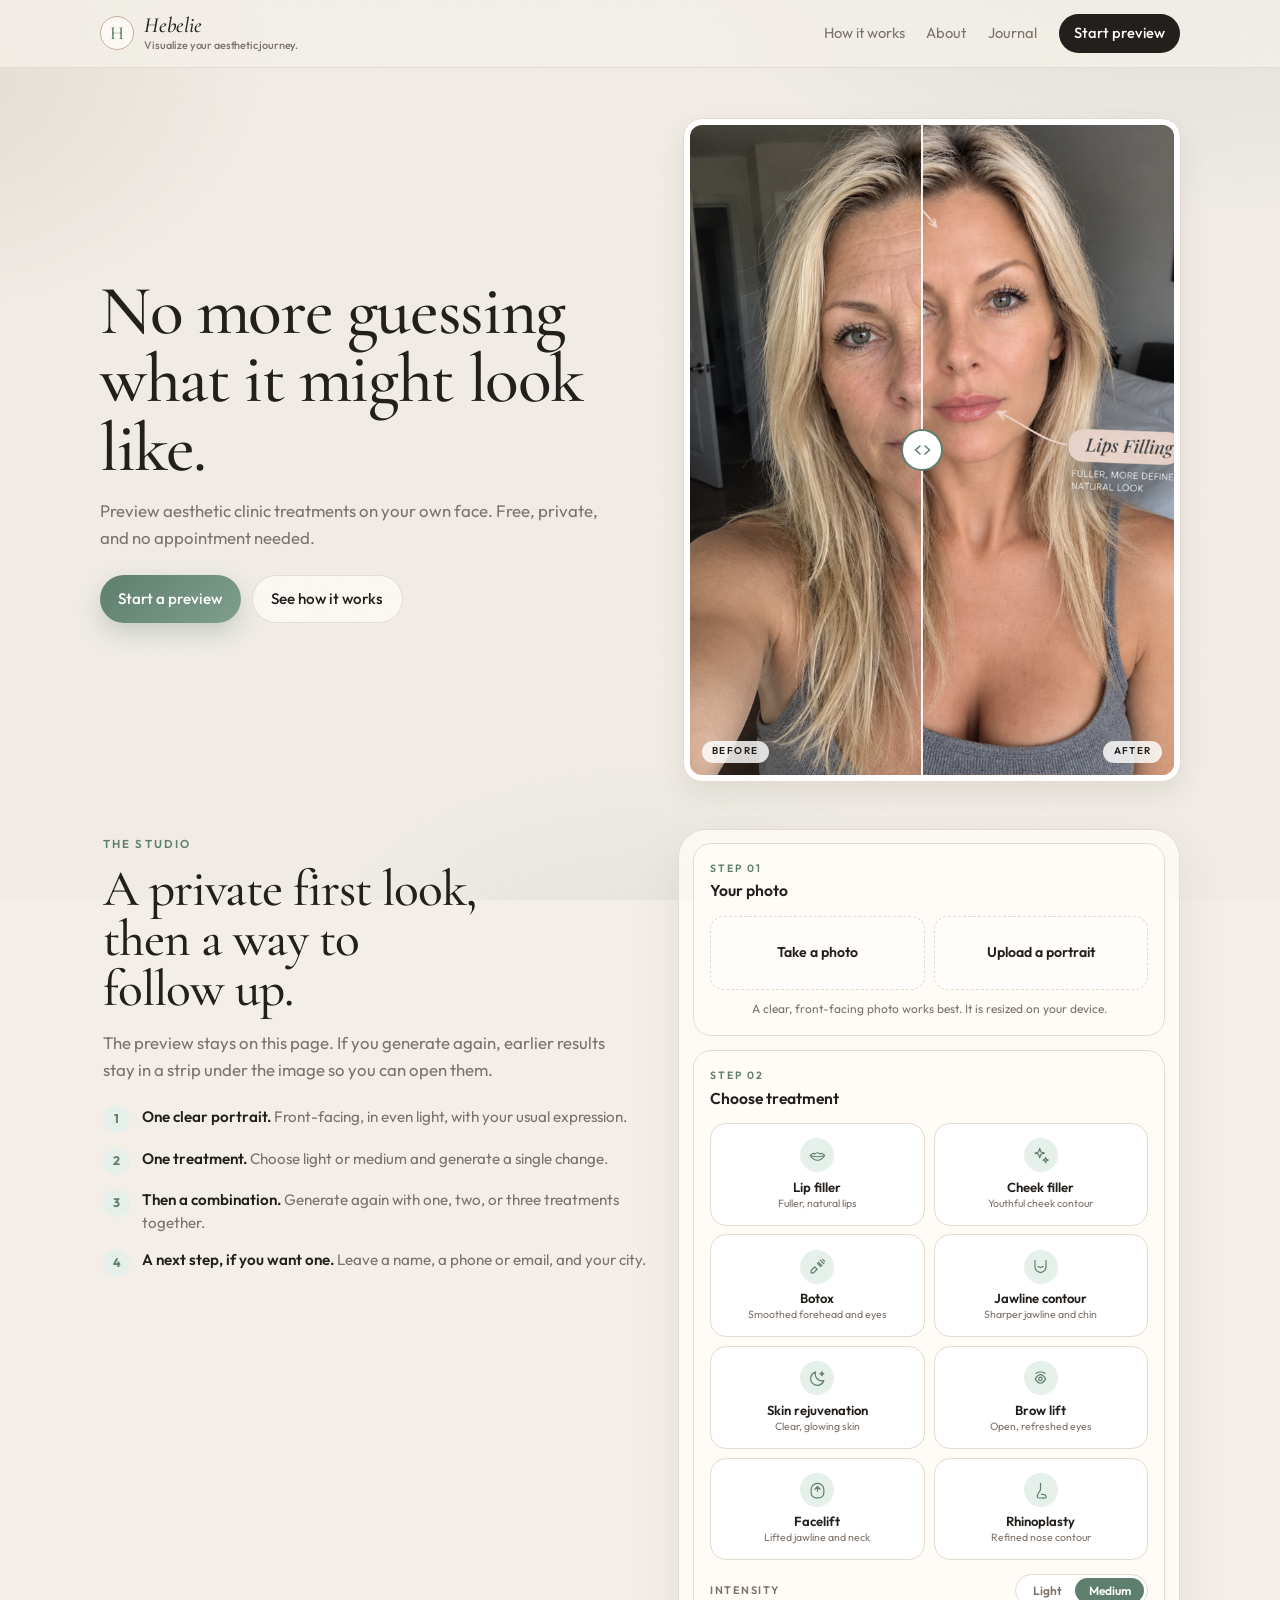
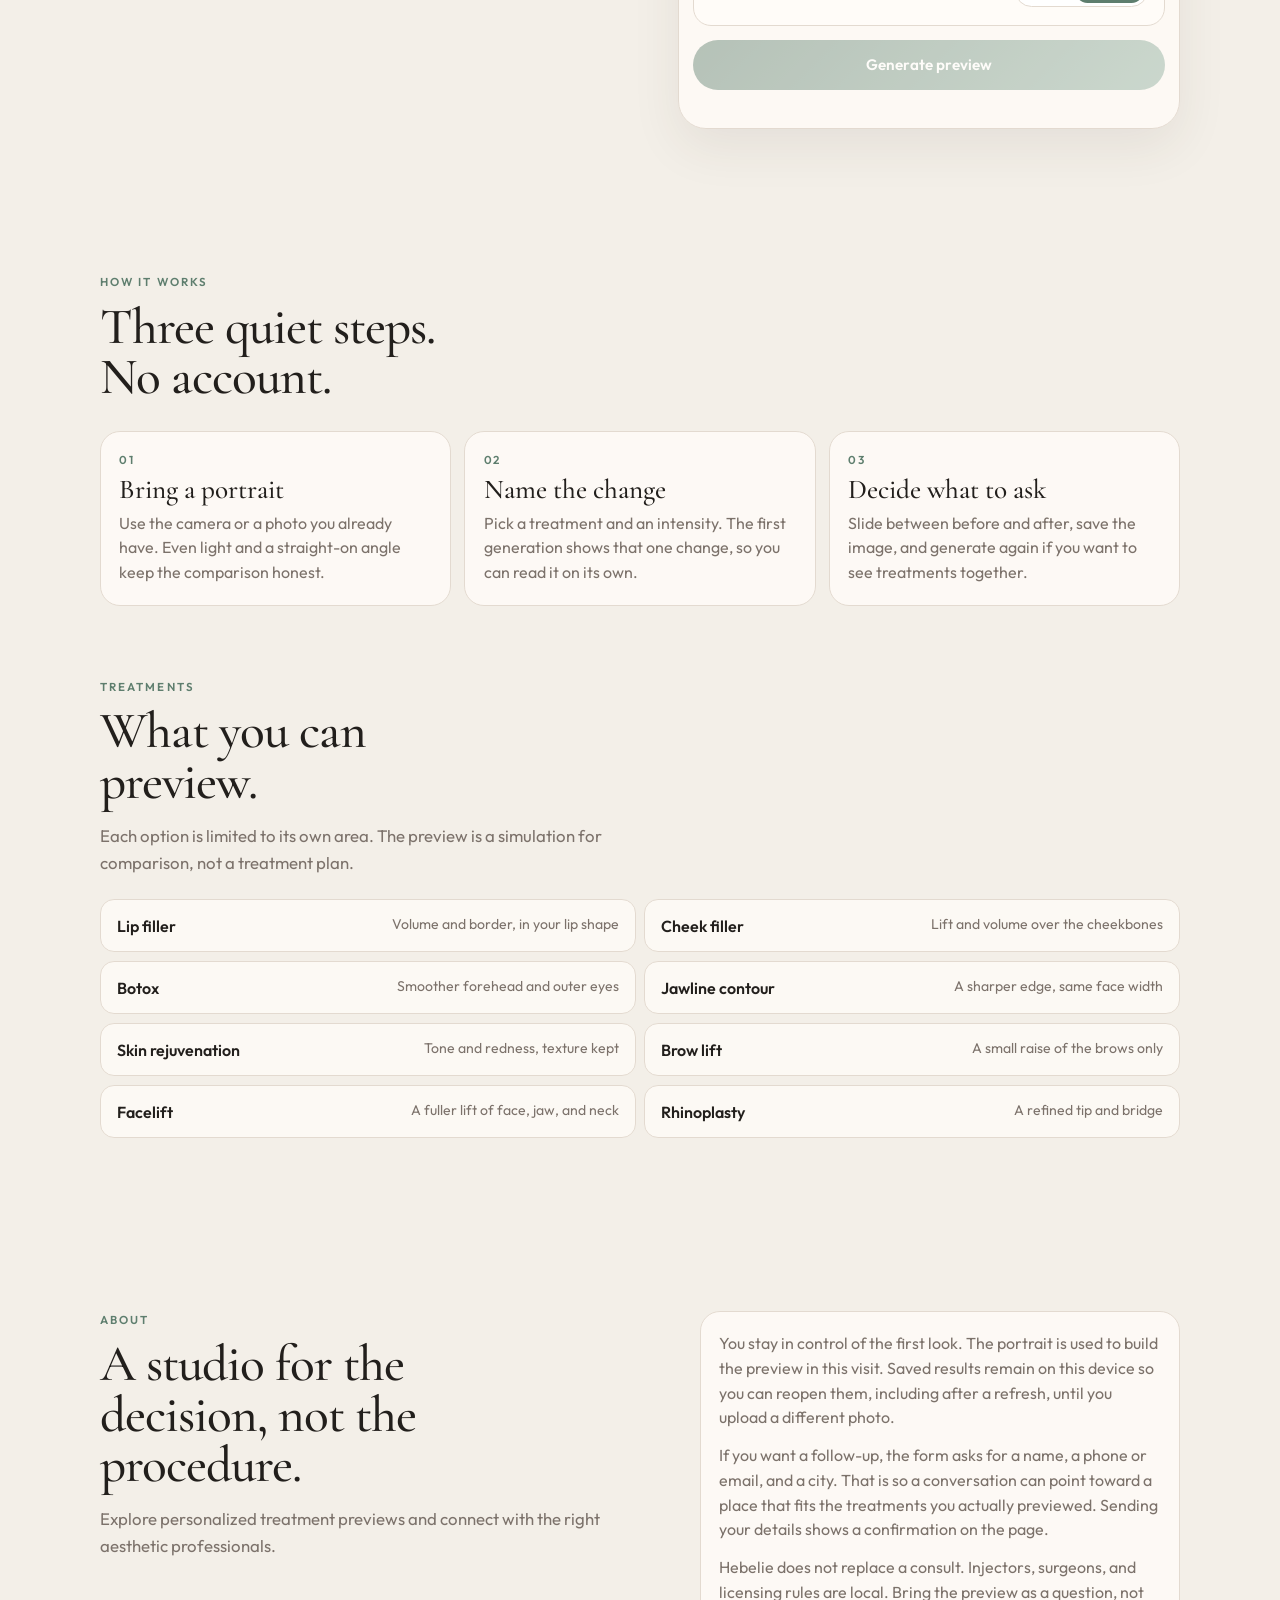
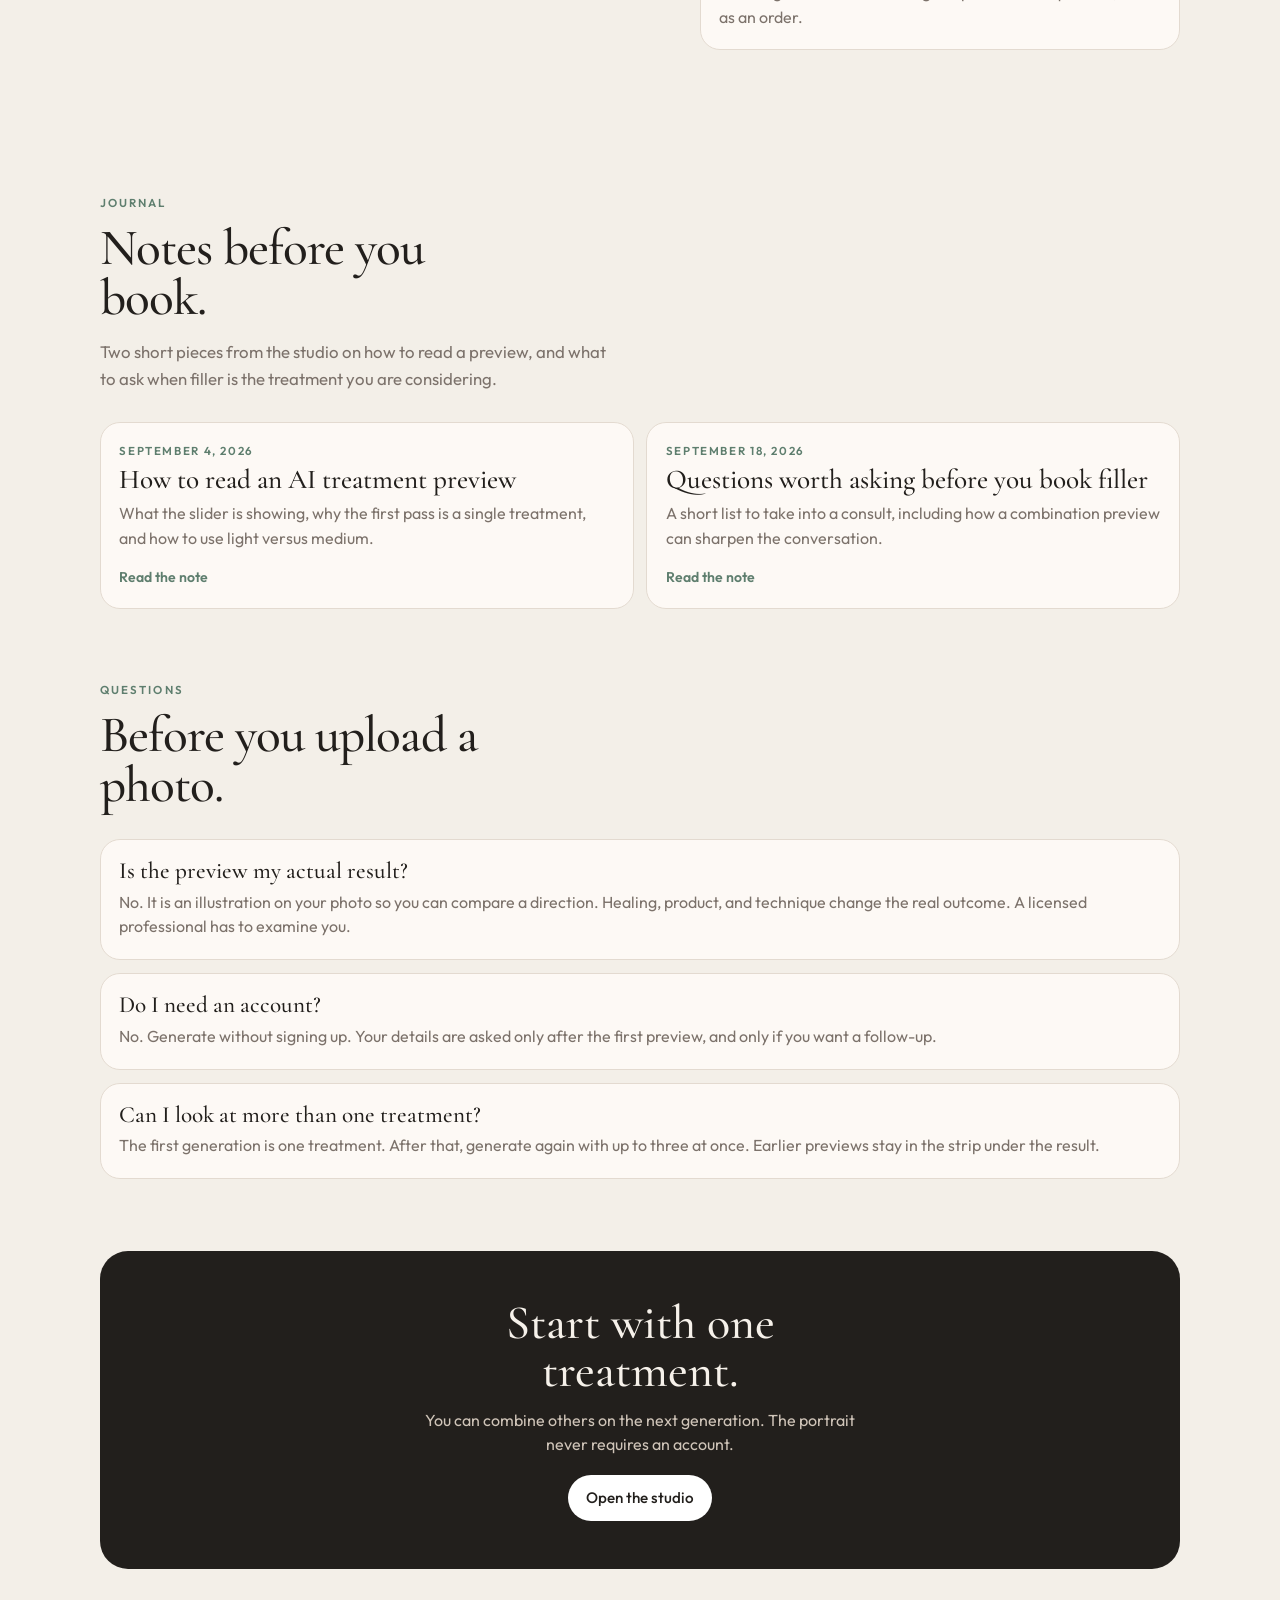
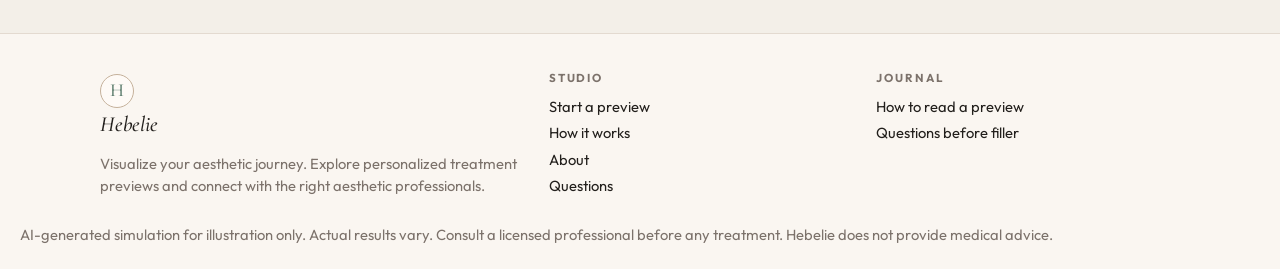
==== index.html @ 079ed425 "Place the slogan under the Hebelie name in the header. Co-authored-by: jauresjs <jauresjs@users.nore" ====
<!DOCTYPE html>
<html lang="en">
<head>
<meta charset="UTF-8">
<meta name="viewport" content="width=device-width, initial-scale=1.0">
<title>Hebelie — Visualize your aesthetic journey</title>
<meta name="description" content="Explore personalized treatment previews and connect with the right aesthetic professionals.">
<meta name="robots" content="index, follow">
<meta name="author" content="Hebelie">
<meta name="theme-color" content="#f3efe8">
<link rel="canonical" href="./">
<meta property="og:site_name" content="Hebelie">
<meta property="og:type" content="website">
<meta property="og:title" content="Hebelie — Visualize your aesthetic journey">
<meta property="og:description" content="Preview aesthetic clinic treatments on your own face. Free, private, and no appointment needed.">
<meta property="og:locale" content="en_US">
<meta name="twitter:card" content="summary">
<meta name="twitter:title" content="Hebelie — Visualize your aesthetic journey">
<meta name="twitter:description" content="Preview aesthetic clinic treatments on your own face. Free, private, and no appointment needed.">
<link rel="icon" href="data:image/svg+xml,%3Csvg xmlns='http://www.w3.org/2000/svg' viewBox='0 0 64 64'%3E%3Crect width='64' height='64' rx='32' fill='%23f3efe8'/%3E%3Ctext x='32' y='42' text-anchor='middle' font-family='Georgia' font-size='34' fill='%235e7e6e'%3EH%3C/text%3E%3C/svg%3E">
<link rel="preconnect" href="https://fonts.googleapis.com">
<link rel="preconnect" href="https://fonts.gstatic.com" crossorigin>
<link href="https://fonts.googleapis.com/css2?family=Cormorant+Garamond:ital,wght@0,500;0,600;1,500&family=Outfit:wght@400;500;600&display=swap" rel="stylesheet">
<link rel="preload" as="image" href="images/hero-before.jpg">
<link rel="preload" as="image" href="images/hero-after.jpg">
<link rel="stylesheet" href="styles.css">
<script type="application/ld+json">
{
  "@context": "https://schema.org",
  "@graph": [
    {
      "@type": "Organization",
      "name": "Hebelie",
      "description": "Explore personalized treatment previews and connect with the right aesthetic professionals.",
      "slogan": "Visualize your aesthetic journey."
    },
    {
      "@type": "WebSite",
      "name": "Hebelie",
      "description": "Preview aesthetic clinic treatments on your own face. Free, private, and no appointment needed.",
      "inLanguage": "en"
    },
    {
      "@type": "SoftwareApplication",
      "name": "Hebelie",
      "applicationCategory": "HealthApplication",
      "operatingSystem": "Web",
      "description": "Explore personalized treatment previews and connect with the right aesthetic professionals.",
      "offers": {
        "@type": "Offer",
        "price": "0",
        "priceCurrency": "USD"
      }
    },
    {
      "@type": "FAQPage",
      "mainEntity": [
        {
          "@type": "Question",
          "name": "Is the preview my actual result?",
          "acceptedAnswer": {
            "@type": "Answer",
            "text": "No. It is an AI illustration on your photo so you can compare a direction. A licensed professional still has to examine you, and real results vary."
          }
        },
        {
          "@type": "Question",
          "name": "Do I need an account?",
          "acceptedAnswer": {
            "@type": "Answer",
            "text": "No. You can generate a preview without creating an account. Contact details are optional and only asked after the first preview."
          }
        },
        {
          "@type": "Question",
          "name": "Can I preview more than one treatment?",
          "acceptedAnswer": {
            "@type": "Answer",
            "text": "The first preview is a single treatment. After that, you can generate again with one, two, or three treatments at once. Earlier previews stay available during the visit."
          }
        }
      ]
    }
  ]
}
</script>
</head>
<body>
<a class="skip" href="#studio">Skip to the preview studio</a>
<div class="bg-wash" aria-hidden="true"></div>
<div class="grain" aria-hidden="true"></div>

<header class="topbar">
  <div class="topbar-inner">
    <a class="brand" href="./#top"><span class="monogram" aria-hidden="true">H</span><span class="brand-text"><em>Hebelie</em><span class="brand-slogan">Visualize your aesthetic journey.</span></span></a>
    <input class="nav-toggle" type="checkbox" id="navToggle" tabindex="-1">
    <label class="nav-burger" for="navToggle" aria-label="Open menu"><span></span></label>
    <nav class="nav-links" aria-label="Primary">
      <a href="#method">How it works</a>
      <a href="#about">About</a>
      <a href="#journal">Journal</a>
      <a class="nav-cta" href="#studio">Start preview</a>
    </nav>
  </div>
</header>

<main id="top">
  <section class="hero">
    <div class="wrap hero-grid">
      <div class="frame hero-slider" id="heroSlider">
        <img id="heroBefore" src="images/hero-before.jpg" alt="Before: a front-facing portrait with no treatment" width="1400" height="2200">
        <img id="heroAfter" class="is-after" src="images/hero-after.jpg" alt="After: the same portrait with a smoother face and fuller lips" width="1400" height="1866">
        <div class="frame-divider" id="heroDivider" aria-hidden="true"></div>
        <button type="button" class="frame-handle" id="heroHandle" aria-label="Slide to compare before and after" aria-valuemin="0" aria-valuemax="100" aria-valuenow="48">
          <svg width="7" height="10" viewBox="0 0 7 10" fill="none" stroke="currentColor" stroke-width="1.6" stroke-linecap="round" stroke-linejoin="round" aria-hidden="true"><path d="M6 1 1.5 5 6 9"/></svg>
          <svg width="7" height="10" viewBox="0 0 7 10" fill="none" stroke="currentColor" stroke-width="1.6" stroke-linecap="round" stroke-linejoin="round" aria-hidden="true"><path d="m1 1 4.5 4L1 9"/></svg>
        </button>
        <span class="frame-badge left" id="heroBeforeBadge">Before</span>
        <span class="frame-badge right" id="heroAfterBadge">After</span>
      </div>
      <div class="hero-copy">
        <h1>No more guessing what it might look like.</h1>
        <p class="lede">Preview aesthetic clinic treatments on your own face. Free, private, and no appointment needed.</p>
        <div class="hero-actions">
          <a class="btn-primary" href="#studio">Start a preview</a>
          <a class="btn-ghost" href="#method">See how it works</a>
        </div>
      </div>
    </div>
  </section>

  <section class="section studio" id="studio">
    <div class="wrap studio-grid">
      <aside class="studio-aside">
        <p class="kicker">The studio</p>
        <h2>A private first look, then a way to follow up.</h2>
        <p class="lede">The preview stays on this page. If you generate again, earlier results stay in a strip under the image so you can open them.</p>
        <ol class="studio-steps">
          <li><b>1</b><p><strong>One clear portrait.</strong> Front-facing, in even light, with your usual expression.</p></li>
          <li><b>2</b><p><strong>One treatment.</strong> Choose light or medium and generate a single change.</p></li>
          <li><b>3</b><p><strong>Then a combination.</strong> Generate again with one, two, or three treatments together.</p></li>
          <li><b>4</b><p><strong>A next step, if you want one.</strong> Leave a name, a phone or email, and your city.</p></li>
        </ol>
      </aside>

      <div class="tool">
        <section class="card">
          <p class="step-label"><span>Step 01</span>Your photo</p>
          <div class="photo-actions">
            <label class="photo-btn">Take a photo
              <input type="file" id="cameraInput" accept="image/*" capture="user">
            </label>
            <label class="photo-btn">Upload a portrait
              <input type="file" id="uploadInput" accept="image/*">
            </label>
          </div>
          <p class="photo-note">A clear, front-facing photo works best. It is resized on your device.</p>
          <img id="preview" class="photo-preview" alt="Your uploaded portrait">
        </section>

        <section class="card" id="treatmentCard">
          <p class="step-label"><span>Step 02</span><span id="treatmentTitle">Choose treatment</span></p>
          <div class="treatments" id="treatments"></div>
          <p id="multiHint" class="multi-hint" hidden>You can generate a new preview with up to 3 treatments at once.</p>
          <p id="selectionCount" class="selection-count" hidden></p>
          <div class="intensity" role="group" aria-label="Preview intensity">
            <span class="intensity-label">Intensity</span>
            <div class="intensity-toggle">
              <button type="button" class="intensity-btn" data-level="light" aria-pressed="false">Light</button>
              <button type="button" class="intensity-btn selected" data-level="medium" aria-pressed="true">Medium</button>
            </div>
          </div>
        </section>

        <button id="generateBtn" class="btn-generate" disabled>Generate preview</button>
        <p id="status" class="status" role="status"></p>

        <section class="card" id="resultWrap" hidden>
          <p class="step-label"><span>Result</span>Your preview</p>
          <div class="frame" id="sliderWrap">
            <img id="beforeImg" alt="Before">
            <img id="afterImg" class="is-after" alt="After">
            <div class="frame-divider" aria-hidden="true"></div>
            <button type="button" class="frame-handle" id="sliderHandle" aria-label="Slide to compare before and after">
              <svg width="7" height="10" viewBox="0 0 7 10" fill="none" stroke="currentColor" stroke-width="1.6" stroke-linecap="round" stroke-linejoin="round" aria-hidden="true"><path d="M6 1 1.5 5 6 9"/></svg>
              <svg width="7" height="10" viewBox="0 0 7 10" fill="none" stroke="currentColor" stroke-width="1.6" stroke-linecap="round" stroke-linejoin="round" aria-hidden="true"><path d="m1 1 4.5 4L1 9"/></svg>
            </button>
            <span class="frame-badge left" id="beforeBadge">Before</span>
            <span class="frame-badge right" id="afterBadge">After</span>
          </div>
          <button id="downloadBtn" class="btn-save">Save result</button>
          <div id="previewCache" class="preview-cache" hidden>
            <p class="cache-label">Your previews</p>
            <div id="cacheList" class="cache-list" role="list"></div>
          </div>
          <p id="comboNote" class="combo-note">You can generate a new preview with up to 3 treatments at once.</p>
          <button id="againBtn" type="button" class="btn-again">Generate again</button>
        </section>

        <section class="lead-card" id="leadWrap" hidden>
          <p class="step-label"><span>Next</span>Get the best deal</p>
          <p class="lead-copy">Share your details and we’ll reach out with the best place to get the best deal.</p>
          <form id="leadForm">
            <label class="field">Name
              <input name="name" type="text" autocomplete="name" required>
            </label>
            <label class="field">Phone
              <input name="phone" type="tel" autocomplete="tel" inputmode="tel">
            </label>
            <label class="field">Email
              <input name="email" type="email" autocomplete="email">
            </label>
            <label class="field">City or ZIP
              <input name="city" type="text" autocomplete="address-level2" required>
            </label>
            <label class="consent">
              <input name="consent" type="checkbox" required>
              <span>You can contact me about this preview.</span>
            </label>
            <p id="leadError" class="lead-error" hidden></p>
            <button type="submit" class="btn-generate">Send info</button>
          </form>
          <div id="infoSent" class="info-sent" hidden role="status">Info sent</div>
        </section>
      </div>
    </div>
  </section>

  <section class="section" id="method">
    <div class="wrap">
      <p class="kicker">How it works</p>
      <h2>Three quiet steps. No account.</h2>
      <div class="method-grid">
        <article class="method-card">
          <span>01</span>
          <h3>Bring a portrait</h3>
          <p>Use the camera or a photo you already have. Even light and a straight-on angle keep the comparison honest.</p>
        </article>
        <article class="method-card">
          <span>02</span>
          <h3>Name the change</h3>
          <p>Pick a treatment and an intensity. The first generation shows that one change, so you can read it on its own.</p>
        </article>
        <article class="method-card">
          <span>03</span>
          <h3>Decide what to ask</h3>
          <p>Slide between before and after, save the image, and generate again if you want to see treatments together.</p>
        </article>
      </div>
    </div>
  </section>

  <section class="section" id="treatments" style="padding-top:0">
    <div class="wrap">
      <p class="kicker">Treatments</p>
      <h2>What you can preview.</h2>
      <p class="lede">Each option is limited to its own area. The preview is a simulation for comparison, not a treatment plan.</p>
      <ul class="catalog">
        <li><strong>Lip filler</strong><span>Volume and border, in your lip shape</span></li>
        <li><strong>Cheek filler</strong><span>Lift and volume over the cheekbones</span></li>
        <li><strong>Botox</strong><span>Smoother forehead and outer eyes</span></li>
        <li><strong>Jawline contour</strong><span>A sharper edge, same face width</span></li>
        <li><strong>Skin rejuvenation</strong><span>Tone and redness, texture kept</span></li>
        <li><strong>Brow lift</strong><span>A small raise of the brows only</span></li>
        <li><strong>Facelift</strong><span>A fuller lift of face, jaw, and neck</span></li>
        <li><strong>Rhinoplasty</strong><span>A refined tip and bridge</span></li>
      </ul>
    </div>
  </section>

  <section class="section" id="about">
    <div class="wrap about-grid">
      <div>
        <p class="kicker">About</p>
        <h2>A studio for the decision, not the procedure.</h2>
        <p class="lede">Explore personalized treatment previews and connect with the right aesthetic professionals.</p>
      </div>
      <div class="about-panel">
        <p>You stay in control of the first look. The portrait is used to build the preview in this visit. Saved results remain on this device so you can reopen them, including after a refresh, until you upload a different photo.</p>
        <p style="margin-top:0.8rem">If you want a follow-up, the form asks for a name, a phone or email, and a city. That is so a conversation can point toward a place that fits the treatments you actually previewed. Sending your details shows a confirmation on the page.</p>
        <p style="margin-top:0.8rem">Hebelie does not replace a consult. Injectors, surgeons, and licensing rules are local. Bring the preview as a question, not as an order.</p>
      </div>
    </div>
  </section>

  <section class="section" id="journal">
    <div class="wrap">
      <p class="kicker">Journal</p>
      <h2>Notes before you book.</h2>
      <p class="lede">Two short pieces from the studio on how to read a preview, and what to ask when filler is the treatment you are considering.</p>
      <div class="post-grid">
        <a class="post-card" href="blog/how-to-read-an-ai-preview.html">
          <time datetime="2026-09-04">September 4, 2026</time>
          <h3>How to read an AI treatment preview</h3>
          <p>What the slider is showing, why the first pass is a single treatment, and how to use light versus medium.</p>
          <span class="more">Read the note</span>
        </a>
        <a class="post-card" href="blog/questions-before-filler.html">
          <time datetime="2026-09-18">September 18, 2026</time>
          <h3>Questions worth asking before you book filler</h3>
          <p>A short list to take into a consult, including how a combination preview can sharpen the conversation.</p>
          <span class="more">Read the note</span>
        </a>
      </div>
    </div>
  </section>

  <section class="section" id="faq" style="padding-top:0">
    <div class="wrap">
      <p class="kicker">Questions</p>
      <h2>Before you upload a photo.</h2>
      <div class="faq-list">
        <article class="faq-item">
          <h3>Is the preview my actual result?</h3>
          <p>No. It is an illustration on your photo so you can compare a direction. Healing, product, and technique change the real outcome. A licensed professional has to examine you.</p>
        </article>
        <article class="faq-item">
          <h3>Do I need an account?</h3>
          <p>No. Generate without signing up. Your details are asked only after the first preview, and only if you want a follow-up.</p>
        </article>
        <article class="faq-item">
          <h3>Can I look at more than one treatment?</h3>
          <p>The first generation is one treatment. After that, generate again with up to three at once. Earlier previews stay in the strip under the result.</p>
        </article>
      </div>
    </div>
  </section>

  <section class="band">
    <h2>Start with one treatment.</h2>
    <p>You can combine others on the next generation. The portrait never requires an account.</p>
    <a class="btn-primary" href="#studio">Open the studio</a>
  </section>
</main>

<footer class="site-footer">
  <div class="footer-grid">
    <div>
      <a class="brand" href="./#top"><span class="monogram" aria-hidden="true">H</span><em>Hebelie</em></a>
      <p style="margin-top:0.8rem">Visualize your aesthetic journey. Explore personalized treatment previews and connect with the right aesthetic professionals.</p>
    </div>
    <div>
      <h2>Studio</h2>
      <a href="#studio">Start a preview</a>
      <a href="#method">How it works</a>
      <a href="#about">About</a>
      <a href="#faq">Questions</a>
    </div>
    <div>
      <h2>Journal</h2>
      <a href="blog/how-to-read-an-ai-preview.html">How to read a preview</a>
      <a href="blog/questions-before-filler.html">Questions before filler</a>
    </div>
  </div>
  <p class="legal">AI-generated simulation for illustration only. Actual results vary. Consult a licensed professional before any treatment. Hebelie does not provide medical advice.</p>
</footer>

<script src="site.js"></script>
<script src="prompts.js"></script>
<script src="app.js"></script>
</body>
</html>
---- styles.css ----
/* ==========================================================================
   Hebelie — styles.css
   Marketing site + treatment studio
   ========================================================================== */

:root {
  --bg:         #f3efe8;
  --bg-deep:    #e7e0d6;
  --paper:      #fffcf8;
  --ink:        #221f1c;
  --muted:      #7c726b;
  --sage:       #8eae9e;
  --sage-dark:  #5e7e6e;
  --sage-light: #e6f0ea;
  --champagne:  #c4b09a;
  --border:     #e3dad0;
  --shadow:     0 18px 50px rgba(64, 48, 36, 0.08);
  --radius:     22px;
  --max:        1120px;
  --font-serif: "Cormorant Garamond", Georgia, serif;
  --font-sans:  "Outfit", system-ui, sans-serif;
}

*, ::before, ::after { box-sizing: border-box; -webkit-tap-highlight-color: transparent; }

html { scroll-behavior: smooth; }

body {
  margin: 0;
  min-height: 100dvh;
  display: flex;
  flex-direction: column;
  background: var(--bg);
  color: var(--ink);
  font-family: var(--font-sans);
  font-size: 16px;
  line-height: 1.5;
  -webkit-font-smoothing: antialiased;
}

img { max-width: 100%; }

a { color: inherit; }

:focus-visible {
  outline: 2px solid var(--sage-dark);
  outline-offset: 3px;
}

.skip {
  position: absolute;
  left: 1rem;
  top: -4rem;
  z-index: 20;
  padding: 0.5rem 0.8rem;
  border-radius: 999px;
  background: var(--ink);
  color: var(--paper);
  text-decoration: none;
}

.skip:focus { top: 0.75rem; }

/* Ambient ----------------------------------------------------------------- */
.bg-wash {
  position: fixed;
  inset: 0;
  z-index: -2;
  pointer-events: none;
  background:
    radial-gradient(52rem 32rem at 92% -10%, rgba(143, 174, 159, 0.22), transparent 60%),
    radial-gradient(42rem 28rem at -8% 8%, rgba(196, 176, 154, 0.28), transparent 55%),
    radial-gradient(36rem 24rem at 50% 110%, rgba(143, 174, 159, 0.12), transparent 60%);
}

.grain {
  position: fixed;
  inset: 0;
  z-index: -1;
  pointer-events: none;
  opacity: 0.45;
  mix-blend-mode: multiply;
  background-image: url("data:image/svg+xml,%3Csvg xmlns='http://www.w3.org/2000/svg' width='160' height='160'%3E%3Cfilter id='n'%3E%3CfeTurbulence type='fractalNoise' baseFrequency='0.9' numOctaves='2'/%3E%3CfeColorMatrix values='0 0 0 0 0 0 0 0 0 0 0 0 0 0 0 0 0 0 0.045 0'/%3E%3C/filter%3E%3Crect width='100%25' height='100%25' filter='url(%23n)'/%3E%3C/svg%3E");
}

/* Nav --------------------------------------------------------------------- */
.topbar {
  position: sticky;
  top: 0;
  z-index: 10;
  border-bottom: 1px solid rgba(227, 218, 208, 0.9);
  background: rgba(243, 239, 232, 0.86);
  backdrop-filter: blur(16px);
}

.topbar-inner {
  position: relative;
  display: flex;
  align-items: center;
  gap: 1.25rem;
  max-width: var(--max);
  margin: 0 auto;
  padding: 0.85rem 1.25rem;
}

.brand {
  display: flex;
  align-items: center;
  gap: 0.65rem;
  margin-right: auto;
  text-decoration: none;
  font-weight: 500;
  letter-spacing: -0.01em;
}

.monogram {
  width: 34px;
  height: 34px;
  display: grid;
  place-items: center;
  border-radius: 50%;
  border: 1px solid var(--champagne);
  background: rgba(255, 252, 248, 0.8);
  font-family: var(--font-serif);
  font-size: 1.15rem;
  color: var(--sage-dark);
}

.brand-text {
  display: flex;
  flex-direction: column;
  align-items: flex-start;
  line-height: 1;
}

.brand em {
  font-family: var(--font-serif);
  font-style: italic;
  font-weight: 500;
  font-size: 1.35rem;
  letter-spacing: 0;
}

.brand-slogan {
  margin-top: 0.18rem;
  font-size: 0.68rem;
  font-weight: 500;
  line-height: 1.2;
  color: var(--muted);
}

.nav-toggle {
  position: absolute;
  width: 1px;
  height: 1px;
  opacity: 0;
  pointer-events: none;
}

.nav-burger {
  display: none;
  width: 42px;
  height: 42px;
  border: 1px solid var(--border);
  border-radius: 999px;
  background: var(--paper);
  place-items: center;
  gap: 5px;
  cursor: pointer;
}

.nav-burger span,
.nav-burger span::before,
.nav-burger span::after {
  display: block;
  width: 16px;
  height: 1.5px;
  border-radius: 2px;
  background: var(--ink);
  position: relative;
}

.nav-burger span::before,
.nav-burger span::after {
  content: "";
  position: absolute;
  left: 0;
}

.nav-burger span::before { top: -5px; }
.nav-burger span::after { top: 5px; }

.nav-links {
  display: flex;
  align-items: center;
  gap: 1.35rem;
}

.nav-links a {
  text-decoration: none;
  font-size: 0.92rem;
  color: var(--muted);
}

.nav-links a:hover { color: var(--ink); }

.nav-cta {
  padding: 0.55rem 0.95rem;
  border-radius: 999px;
  background: var(--ink);
  color: var(--paper) !important;
  font-weight: 500;
}

.nav-cta:hover { background: #12100e; }

/* Layout ------------------------------------------------------------------ */
.wrap {
  width: 100%;
  max-width: var(--max);
  margin: 0 auto;
  padding: 0 1.25rem;
}

.kicker {
  margin: 0 0 0.7rem;
  font-size: 0.72rem;
  font-weight: 600;
  letter-spacing: 0.18em;
  text-transform: uppercase;
  color: var(--sage-dark);
}

.section { padding: 4.5rem 0; }

.section h2,
.hero h1,
.article-head h1 {
  margin: 0;
  font-family: var(--font-serif);
  font-weight: 500;
  letter-spacing: -0.02em;
  line-height: 0.98;
}

.section h2 { font-size: clamp(2.1rem, 4vw, 3.3rem); max-width: 16ch; }

.lede {
  max-width: 46ch;
  margin: 1rem 0 0;
  color: var(--muted);
  font-size: 1.05rem;
  line-height: 1.6;
}

/* Hero -------------------------------------------------------------------- */
.hero { padding: 0 0 1.5rem; }

.hero-grid {
  display: grid;
  gap: 1.35rem;
  align-items: center;
}

.hero h1 {
  font-size: clamp(2.7rem, 5.6vw, 4.35rem);
  max-width: 16ch;
}

.hero h1 em {
  font-style: italic;
  color: var(--sage-dark);
}

.hero-actions {
  display: flex;
  flex-wrap: wrap;
  gap: 0.7rem;
  margin-top: 1.5rem;
}

.btn-primary,
.btn-ghost {
  display: inline-flex;
  align-items: center;
  justify-content: center;
  min-height: 46px;
  padding: 0.7rem 1.15rem;
  border-radius: 999px;
  text-decoration: none;
  font-weight: 500;
  font-size: 0.95rem;
}

.btn-primary {
  background: linear-gradient(135deg, var(--sage-dark), #7f9e8e);
  color: #fff;
  box-shadow: 0 10px 24px rgba(94, 126, 110, 0.28);
}

.btn-ghost {
  border: 1px solid var(--border);
  background: rgba(255, 252, 248, 0.7);
}

.hero-slider {
  width: calc(100% + 2.5rem);
  max-width: none;
  margin-left: -1.25rem;
  margin-right: -1.25rem;
  aspect-ratio: 3 / 4;
  border-radius: 0 0 22px 22px;
  border-top: 0;
  border-left: 0;
  border-right: 0;
}

.hero-slider img { object-position: center 16%; }

/* Studio ------------------------------------------------------------------ */
.studio {
  padding-top: 1.5rem;
}

.studio-grid {
  display: grid;
  gap: 1.5rem;
  align-items: start;
}

.studio-aside {
  padding: 0.4rem 0.2rem 0;
}

.studio-steps {
  margin: 1.4rem 0 0;
  padding: 0;
  list-style: none;
  display: grid;
  gap: 0.9rem;
}

.studio-steps li {
  display: grid;
  grid-template-columns: auto 1fr;
  gap: 0.75rem;
  align-items: start;
}

.studio-steps b {
  width: 1.7rem;
  height: 1.7rem;
  display: grid;
  place-items: center;
  border-radius: 50%;
  background: var(--sage-light);
  color: var(--sage-dark);
  font-size: 0.78rem;
}

.studio-steps p { margin: 0; color: var(--muted); font-size: 0.95rem; }
.studio-steps strong { color: var(--ink); font-weight: 580; }

.tool {
  width: 100%;
  max-width: 520px;
  margin: 0 auto;
  display: flex;
  flex-direction: column;
  gap: 0.9rem;
  padding: 0.85rem;
  border: 1px solid var(--border);
  border-radius: 28px;
  background: rgba(255, 252, 248, 0.78);
  box-shadow: var(--shadow);
}

.card,
.lead-card {
  padding: 1.05rem 1rem 1.1rem;
  border: 1px solid var(--border);
  border-radius: 18px;
  background: var(--paper);
}

.step-label {
  margin: 0 0 0.8rem;
  font-size: 0.98rem;
  font-weight: 600;
}

.step-label span:first-child {
  display: block;
  margin-bottom: 0.15rem;
  font-size: 0.66rem;
  font-weight: 600;
  letter-spacing: 0.18em;
  text-transform: uppercase;
  color: var(--sage-dark);
}

.photo-actions {
  display: grid;
  grid-template-columns: 1fr 1fr;
  gap: 0.55rem;
}

.photo-btn {
  position: relative;
  display: flex;
  align-items: center;
  justify-content: center;
  min-height: 74px;
  padding: 0.8rem;
  border: 1px dashed var(--border);
  border-radius: 14px;
  background: rgba(255, 255, 255, 0.7);
  text-align: center;
  font-size: 0.88rem;
  font-weight: 600;
  cursor: pointer;
}

.photo-btn input {
  position: absolute;
  width: 1px;
  height: 1px;
  opacity: 0;
}

.photo-btn:hover,
.photo-btn:focus-within {
  border-color: var(--sage);
  background: var(--sage-light);
}

.photo-note {
  margin: 0.65rem 0 0;
  text-align: center;
  font-size: 0.75rem;
  color: var(--muted);
}

.photo-preview {
  display: none;
  width: 100%;
  max-height: 280px;
  margin-top: 0.8rem;
  object-fit: cover;
  border: 1px solid var(--border);
  border-radius: 14px;
}

.treatments {
  display: grid;
  grid-template-columns: 1fr 1fr;
  gap: 0.55rem;
}

.treatment {
  position: relative;
  padding: 0.9rem 0.55rem;
  text-align: center;
  cursor: pointer;
  border: 1px solid var(--border);
  border-radius: 16px;
  background: #fff;
  font-family: inherit;
  color: inherit;
  transition: transform 0.18s cubic-bezier(0.34, 1.4, 0.64, 1), border-color 0.18s, background 0.18s;
}

.treatment:hover { transform: translateY(-2px); border-color: var(--sage); }
.treatment:active { transform: scale(0.98); }

.treatment.selected {
  border-color: var(--sage-dark);
  background: var(--sage-light);
  box-shadow: inset 0 0 0 1px var(--sage-dark);
}

.treatment .t-icon {
  display: grid;
  place-items: center;
  width: 34px;
  height: 34px;
  margin: 0 auto 0.4rem;
  border-radius: 50%;
  background: var(--sage-light);
  color: var(--sage-dark);
}

.treatment.selected .t-icon { background: var(--sage-dark); color: #fff; }
.treatment .name { display: block; font-size: 0.82rem; font-weight: 600; }
.treatment .desc { display: block; margin-top: 0.12rem; font-size: 0.66rem; color: var(--muted); line-height: 1.3; }

.treatment .check {
  position: absolute;
  top: 7px;
  right: 7px;
  display: grid;
  place-items: center;
  width: 16px;
  height: 16px;
  border-radius: 50%;
  background: var(--sage-dark);
  color: #fff;
  opacity: 0;
  transform: scale(0.5);
}

.treatment.selected .check { opacity: 1; transform: scale(1); }

.multi-hint,
.combo-note,
.photo-note { line-height: 1.45; }

.multi-hint,
.combo-note {
  margin: 0.75rem 0 0;
  text-align: center;
  font-size: 0.75rem;
  color: var(--muted);
}

.selection-count {
  margin: 0.3rem 0 0;
  text-align: center;
  font-size: 0.68rem;
  font-weight: 600;
  letter-spacing: 0.08em;
  text-transform: uppercase;
  color: var(--sage-dark);
}

.intensity {
  display: flex;
  align-items: center;
  justify-content: space-between;
  margin-top: 0.85rem;
}

.intensity-label {
  font-size: 0.68rem;
  font-weight: 600;
  letter-spacing: 0.14em;
  text-transform: uppercase;
  color: var(--muted);
}

.intensity-toggle {
  display: flex;
  padding: 3px;
  border: 1px solid var(--border);
  border-radius: 999px;
  background: #fff;
}

.intensity-btn {
  padding: 0.32rem 0.85rem;
  border: none;
  border-radius: 999px;
  background: transparent;
  font-family: inherit;
  font-size: 0.75rem;
  font-weight: 600;
  color: var(--muted);
  cursor: pointer;
}

.intensity-btn.selected { background: var(--sage-dark); color: #fff; }

.btn-generate {
  width: 100%;
  padding: 0.95rem;
  border: none;
  border-radius: 999px;
  background: linear-gradient(135deg, var(--sage-dark), var(--sage));
  color: #fff;
  font-family: inherit;
  font-size: 0.95rem;
  font-weight: 600;
  cursor: pointer;
  box-shadow: 0 8px 20px rgba(94, 126, 110, 0.25);
}

.btn-generate:disabled { opacity: 0.45; cursor: not-allowed; box-shadow: none; }

.status {
  min-height: 1.1em;
  margin: -0.2rem 0 0;
  text-align: center;
  font-size: 0.8rem;
  color: var(--muted);
}

@keyframes spin { to { transform: rotate(360deg); } }

.spinner {
  display: inline-block;
  width: 12px;
  height: 12px;
  margin-right: 6px;
  vertical-align: -2px;
  border: 2px solid var(--border);
  border-top-color: var(--sage-dark);
  border-radius: 50%;
  animation: spin 0.8s linear infinite;
}

.frame {
  position: relative;
  width: 100%;
  aspect-ratio: 3 / 4;
  overflow: hidden;
  border: 6px solid #fff;
  outline: 1px solid var(--border);
  border-radius: 18px;
  background: #ece7e0;
  box-shadow: 0 12px 28px rgba(64, 54, 44, 0.1);
  cursor: grab;
  user-select: none;
  touch-action: none;
}

.frame:active { cursor: grabbing; }

.frame img {
  width: 100%;
  height: 100%;
  object-fit: cover;
  display: block;
  pointer-events: none;
  -webkit-user-drag: none;
}

.frame img.is-after {
  position: absolute;
  inset: 0;
  clip-path: inset(0 0 0 48%);
}

.frame-divider {
  position: absolute;
  top: 0;
  bottom: 0;
  left: 50%;
  width: 2px;
  transform: translateX(-50%);
  background: rgba(255, 255, 255, 0.92);
  pointer-events: none;
  z-index: 2;
}

.frame-handle {
  position: absolute;
  top: 50%;
  left: 50%;
  width: 42px;
  height: 42px;
  transform: translate(-50%, -50%);
  display: flex;
  align-items: center;
  justify-content: center;
  gap: 3px;
  padding: 0;
  border: 2px solid var(--sage-dark);
  border-radius: 50%;
  background: #fff;
  color: var(--sage-dark);
  cursor: pointer;
  z-index: 3;
}

.frame-handle.active,
.frame-handle:focus-visible { transform: translate(-50%, -50%) scale(1.08); }

.frame-badge {
  position: absolute;
  bottom: 12px;
  z-index: 1;
  padding: 0.22rem 0.65rem;
  border-radius: 999px;
  background: rgba(255, 255, 255, 0.82);
  font-size: 0.62rem;
  font-weight: 600;
  letter-spacing: 0.14em;
  text-transform: uppercase;
  pointer-events: none;
}

.frame-badge.left { left: 12px; }
.frame-badge.right { right: 12px; }

.btn-save,
.btn-again {
  width: 100%;
  margin-top: 0.85rem;
  padding: 0.82rem;
  border-radius: 999px;
  font-family: inherit;
  font-size: 0.86rem;
  font-weight: 600;
  cursor: pointer;
}

.btn-save {
  border: 1px solid var(--ink);
  background: transparent;
  color: var(--ink);
}

.btn-save:hover { background: var(--ink); color: var(--paper); }

.btn-again {
  border: none;
  background: var(--ink);
  color: var(--paper);
}

.preview-cache { margin-top: 0.9rem; }

.cache-label {
  margin: 0 0 0.4rem;
  font-size: 0.66rem;
  font-weight: 600;
  letter-spacing: 0.14em;
  text-transform: uppercase;
  color: var(--muted);
}

.cache-list {
  display: flex;
  gap: 0.5rem;
  overflow-x: auto;
}

.cache-item {
  flex: 0 0 auto;
  width: 76px;
  padding: 0;
  border: 1px solid var(--border);
  border-radius: 12px;
  background: #fff;
  overflow: hidden;
  cursor: pointer;
  font-family: inherit;
  text-align: left;
}

.cache-item.active { border-color: var(--sage-dark); box-shadow: 0 0 0 1px var(--sage-dark); }
.cache-item img { display: block; width: 100%; height: 84px; object-fit: cover; }
.cache-item span { display: block; padding: 0.28rem 0.35rem 0.4rem; font-size: 0.58rem; line-height: 1.25; }

.lead-copy {
  margin: -0.25rem 0 0.85rem;
  font-size: 0.84rem;
  line-height: 1.5;
  color: var(--muted);
}

.field {
  display: block;
  margin-bottom: 0.6rem;
  font-size: 0.66rem;
  font-weight: 600;
  letter-spacing: 0.12em;
  text-transform: uppercase;
  color: var(--muted);
}

.field input {
  display: block;
  width: 100%;
  margin-top: 0.28rem;
  padding: 0.7rem 0.75rem;
  border: 1px solid var(--border);
  border-radius: 12px;
  background: #fff;
  font-family: inherit;
  font-size: 0.92rem;
  font-weight: 500;
  letter-spacing: 0;
  text-transform: none;
  color: var(--ink);
}

.field input:focus { outline: none; border-color: var(--sage); }

.consent {
  display: flex;
  gap: 0.5rem;
  align-items: flex-start;
  margin: 0.3rem 0 0.75rem;
  font-size: 0.78rem;
  line-height: 1.4;
}

.lead-error {
  margin: 0 0 0.65rem;
  text-align: center;
  font-size: 0.78rem;
  color: #9a5b4a;
}

.info-sent {
  padding: 0.9rem 1rem;
  border: 1px solid var(--sage);
  border-radius: 14px;
  background: var(--sage-light);
  text-align: center;
  font-weight: 600;
  color: var(--sage-dark);
}

/* Marketing blocks -------------------------------------------------------- */
.method-grid,
.about-grid,
.post-grid,
.faq-list {
  display: grid;
  gap: 0.8rem;
  margin-top: 1.8rem;
}

.method-card,
.post-card,
.faq-item,
.about-panel {
  padding: 1.2rem 1.15rem 1.25rem;
  border: 1px solid var(--border);
  border-radius: 20px;
  background: rgba(255, 252, 248, 0.8);
}

.method-card span,
.post-card time,
.post-meta {
  display: block;
  margin-bottom: 0.45rem;
  font-size: 0.72rem;
  font-weight: 600;
  letter-spacing: 0.14em;
  text-transform: uppercase;
  color: var(--sage-dark);
}

.method-card h3,
.post-card h3,
.faq-item h3 {
  margin: 0 0 0.4rem;
  font-family: var(--font-serif);
  font-size: 1.7rem;
  font-weight: 500;
  line-height: 1.05;
}

.method-card p,
.post-card p,
.about-panel p,
.faq-item p { margin: 0; color: var(--muted); line-height: 1.55; }

.catalog {
  display: grid;
  gap: 0.55rem;
  margin: 1.4rem 0 0;
  padding: 0;
  list-style: none;
}

.catalog li {
  display: flex;
  justify-content: space-between;
  gap: 1rem;
  padding: 0.85rem 1rem;
  border-radius: 14px;
  background: rgba(255, 252, 248, 0.72);
  border: 1px solid var(--border);
}

.catalog strong { font-weight: 580; }
.catalog span { color: var(--muted); font-size: 0.88rem; text-align: right; }

.post-card {
  display: flex;
  flex-direction: column;
  text-decoration: none;
  min-height: 100%;
}

.post-card h3 { color: var(--ink); }

.post-card .more {
  margin-top: auto;
  padding-top: 1rem;
  font-size: 0.88rem;
  font-weight: 600;
  color: var(--sage-dark);
}

.band {
  margin: 0 1.25rem 3rem;
  padding: 2rem 1.4rem;
  border-radius: 28px;
  background: var(--ink);
  color: #f6f1ea;
  text-align: center;
}

.band h2 {
  margin: 0 auto;
  max-width: 16ch;
  font-family: var(--font-serif);
  font-weight: 500;
  font-size: clamp(2rem, 4vw, 3rem);
  line-height: 1;
}

.band p { margin: 0.8rem auto 0; max-width: 42ch; color: #cfc4b8; }
.band .btn-primary { margin-top: 1.2rem; background: #fff; color: var(--ink); box-shadow: none; }

.faq-item h3 { font-size: 1.45rem; }

/* Article ----------------------------------------------------------------- */
.article { padding: 2.5rem 0 4rem; }

.crumbs {
  margin: 0 0 1.2rem;
  font-size: 0.82rem;
  color: var(--muted);
}

.crumbs a { color: var(--sage-dark); }

.article-head h1 {
  font-size: clamp(2.6rem, 6vw, 4.4rem);
  max-width: 16ch;
}

.article-meta {
  margin-top: 1rem;
  color: var(--muted);
  font-size: 0.9rem;
}

.prose {
  max-width: 68ch;
  margin-top: 2rem;
}

.prose p,
.prose li { color: #3c3732; font-size: 1.05rem; line-height: 1.7; }

.prose h2 {
  margin: 2rem 0 0.6rem;
  font-family: var(--font-serif);
  font-size: 2rem;
  font-weight: 500;
  line-height: 1.1;
}

.prose a { color: var(--sage-dark); }

.next-read {
  display: block;
  max-width: 68ch;
  margin-top: 2rem;
  padding: 1.1rem 1.15rem;
  border-radius: 18px;
  border: 1px solid var(--border);
  background: var(--paper);
  text-decoration: none;
}

.next-read span {
  display: block;
  margin-bottom: 0.25rem;
  font-size: 0.72rem;
  letter-spacing: 0.14em;
  text-transform: uppercase;
  color: var(--sage-dark);
  font-weight: 600;
}

.next-read strong {
  font-family: var(--font-serif);
  font-size: 1.6rem;
  font-weight: 500;
}

/* Footer ------------------------------------------------------------------ */
.site-footer {
  margin-top: auto;
  border-top: 1px solid var(--border);
  background: rgba(255, 252, 248, 0.55);
}

.footer-grid {
  display: grid;
  gap: 1.5rem;
  max-width: var(--max);
  margin: 0 auto;
  padding: 2.2rem 1.25rem 1rem;
}

.site-footer h2 {
  margin: 0 0 0.55rem;
  font-size: 0.72rem;
  letter-spacing: 0.16em;
  text-transform: uppercase;
  color: var(--muted);
}

.site-footer a { display: block; margin: 0.28rem 0; color: var(--ink); text-decoration: none; font-size: 0.92rem; }
.site-footer p { margin: 0; color: var(--muted); font-size: 0.92rem; line-height: 1.5; }

.legal {
  max-width: var(--max);
  margin: 0 auto;
  padding: 0.4rem 1.25rem 1.4rem;
  color: #9a8d82;
  font-size: 0.75rem;
  line-height: 1.5;
}

#studio, #method, #about, #journal, #faq { scroll-margin-top: 84px; }

@media (min-width: 760px) {
  .method-grid, .post-grid { grid-template-columns: 1fr 1fr; }
  .method-grid { grid-template-columns: repeat(3, 1fr); }
  .about-grid { grid-template-columns: 1.1fr 0.9fr; align-items: start; }
  .catalog { grid-template-columns: 1fr 1fr; }
  .footer-grid { grid-template-columns: 1.4fr 1fr 1fr; }
}

@media (min-width: 980px) {
  .hero-grid, .studio-grid { grid-template-columns: 1.05fr 0.95fr; }
  .studio-grid .tool { margin: 0; max-width: none; }
  .band { margin: 0 auto 4rem; max-width: calc(var(--max) - 2.5rem); padding: 3rem 2rem; }
}

@media (min-width: 980px) {
  .hero { padding: 3.2rem 0 1.5rem; }
  .hero-grid { gap: 2.2rem; }
  .hero-copy { order: 1; }
  .hero-slider {
    order: 2;
    width: 100%;
    margin: 0;
    max-height: 760px;
    border-radius: 18px;
    border: 6px solid #fff;
  }
}

@media (max-width: 800px) {
  .nav-burger { display: grid; }
  .nav-links {
    display: none;
    position: absolute;
    top: calc(100% + 0.4rem);
    left: 1.25rem;
    right: 1.25rem;
    flex-direction: column;
    align-items: stretch;
    gap: 0.2rem;
    padding: 0.7rem;
    border: 1px solid var(--border);
    border-radius: 18px;
    background: var(--paper);
    box-shadow: var(--shadow);
  }
  .nav-links a { padding: 0.7rem 0.6rem; }
  .nav-toggle:checked ~ .nav-links { display: flex; }
  .nav-cta { text-align: center; }
  .catalog li { flex-direction: column; gap: 0.15rem; }
  .catalog span { text-align: left; }
}

@media (prefers-reduced-motion: reduce) {
  html { scroll-behavior: auto; }
  .spinner { animation: none; }
}
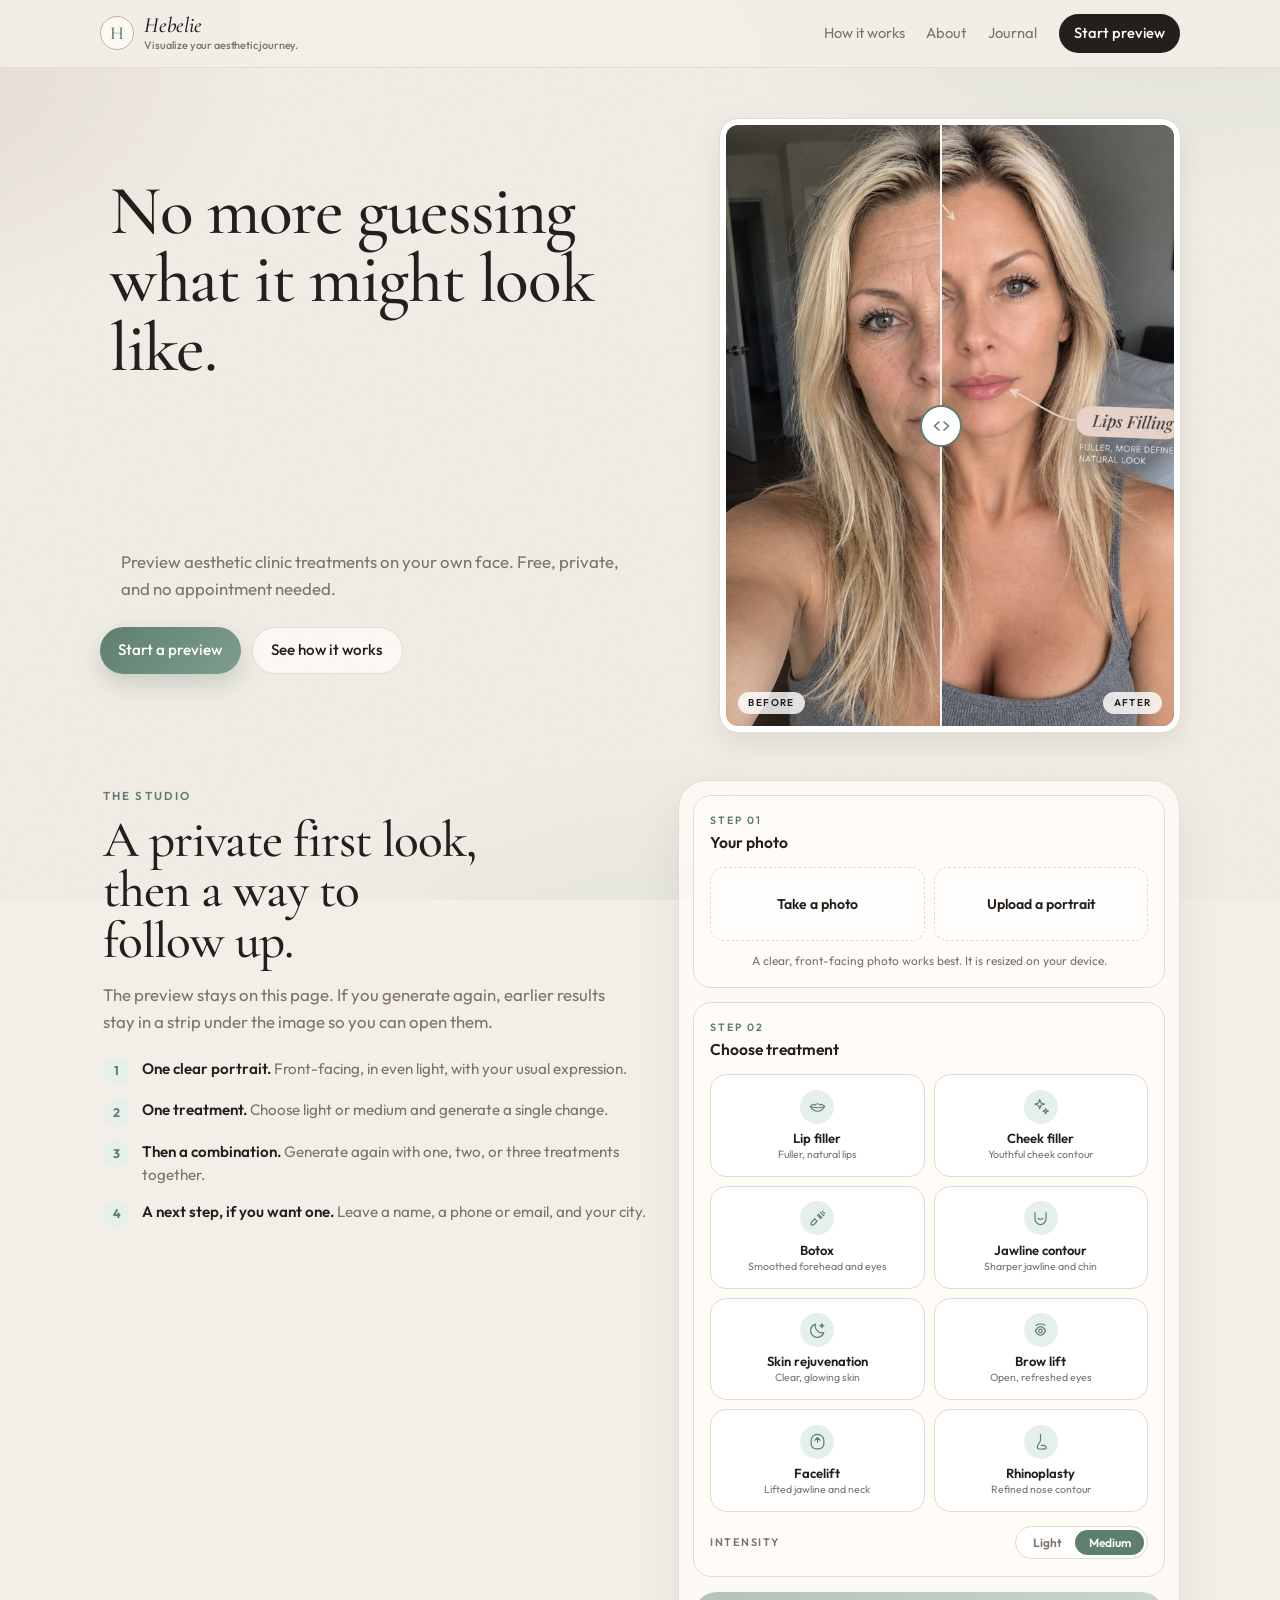
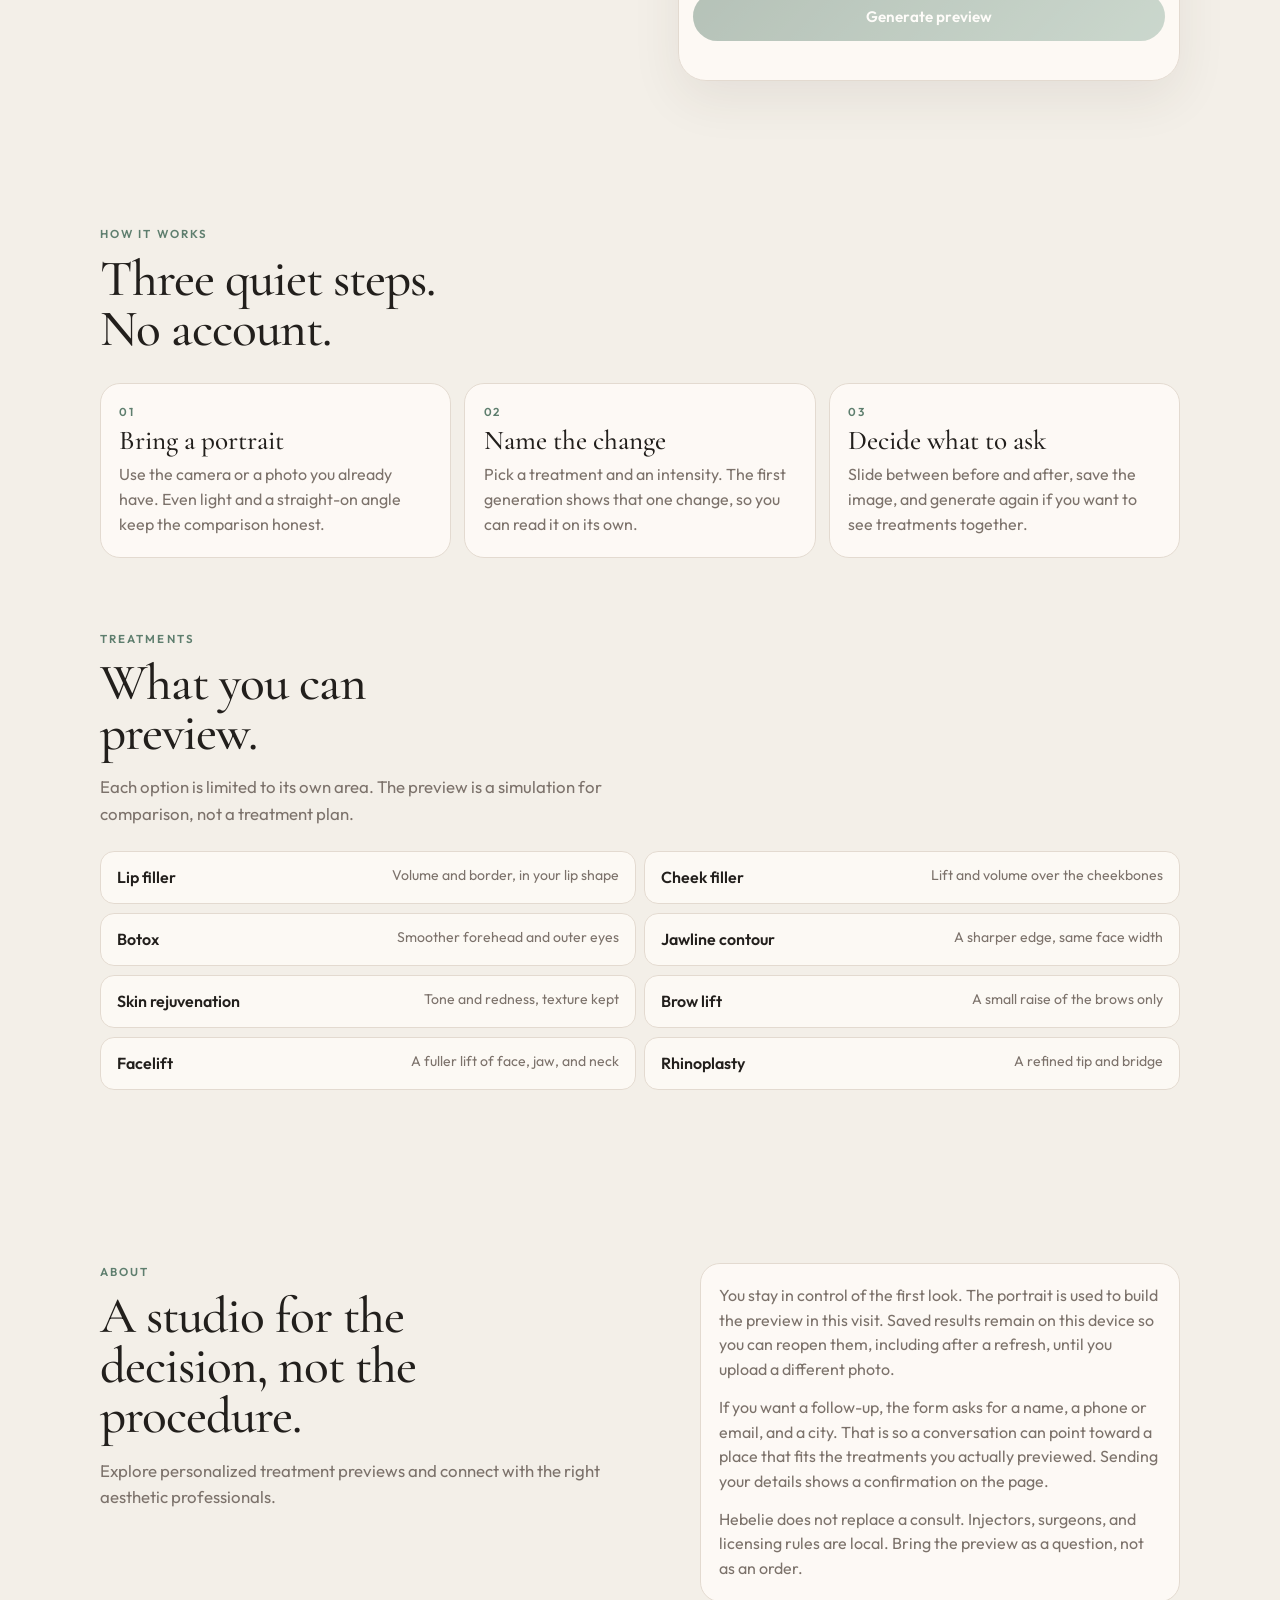
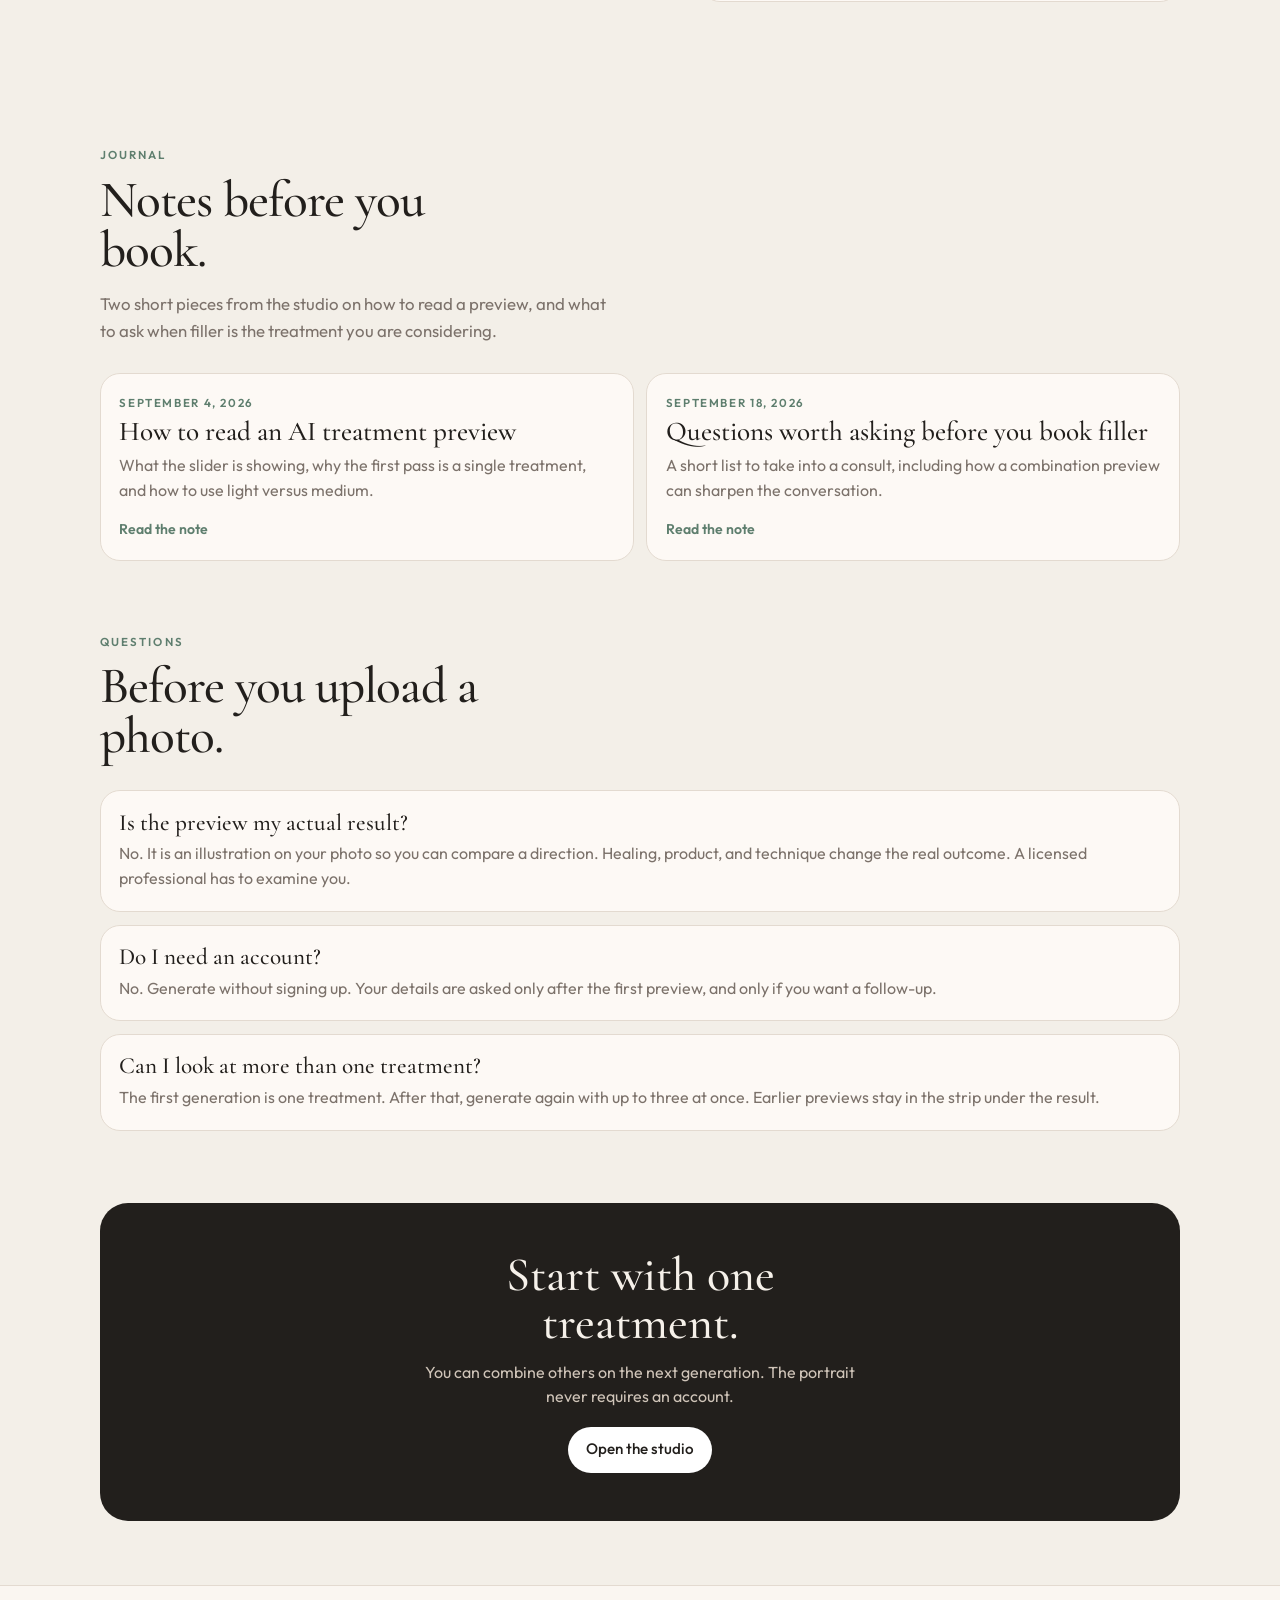
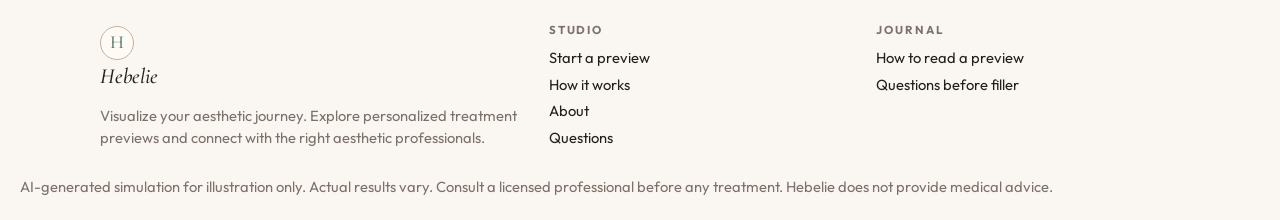
==== commit aa99ff50: "Shrink and center the mobile before-and-after. Place the headline above the portrait and the short d" ====
--- a/index.html
+++ b/index.html
@@ -107,6 +107,7 @@
 <main id="top">
   <section class="hero">
     <div class="wrap hero-grid">
+      <h1 class="hero-title">No more guessing what it might look like.</h1>
       <div class="frame hero-slider" id="heroSlider">
         <img id="heroBefore" src="images/hero-before.jpg" alt="Before: a front-facing portrait with no treatment" width="1400" height="2200">
         <img id="heroAfter" class="is-after" src="images/hero-after.jpg" alt="After: the same portrait with a smoother face and fuller lips" width="1400" height="1866">
@@ -119,7 +120,6 @@
         <span class="frame-badge right" id="heroAfterBadge">After</span>
       </div>
       <div class="hero-copy">
-        <h1>No more guessing what it might look like.</h1>
         <p class="lede">Preview aesthetic clinic treatments on your own face. Free, private, and no appointment needed.</p>
         <div class="hero-actions">
           <a class="btn-primary" href="#studio">Start a preview</a>
--- a/styles.css
+++ b/styles.css
@@ -254,18 +254,27 @@
 }
 
 /* Hero -------------------------------------------------------------------- */
-.hero { padding: 0 0 1.5rem; }
+.hero { padding: 1.15rem 0 1.5rem; }
 
 .hero-grid {
-  display: grid;
-  gap: 1.35rem;
+  display: flex;
+  flex-direction: column;
   align-items: center;
+  gap: 1.05rem;
+  text-align: center;
 }
 
 .hero h1 {
-  font-size: clamp(2.7rem, 5.6vw, 4.35rem);
+  font-size: clamp(2.35rem, 8vw, 4.35rem);
   max-width: 16ch;
-}
+  margin-inline: auto;
+}
+
+.hero-copy { width: 100%; }
+
+.hero .lede { margin-inline: auto; }
+
+.hero-actions { justify-content: center; }
 
 .hero h1 em {
   font-style: italic;
@@ -303,16 +312,12 @@
   background: rgba(255, 252, 248, 0.7);
 }
 
-.hero-slider {
-  width: calc(100% + 2.5rem);
-  max-width: none;
-  margin-left: -1.25rem;
-  margin-right: -1.25rem;
+.frame.hero-slider {
+  width: min(68%, 260px);
+  margin: 0.15rem auto 0.2rem;
   aspect-ratio: 3 / 4;
-  border-radius: 0 0 22px 22px;
-  border-top: 0;
-  border-left: 0;
-  border-right: 0;
+  border-radius: 18px;
+  border: 6px solid #fff;
 }
 
 .hero-slider img { object-position: center 16%; }
@@ -1041,15 +1046,26 @@
 
 @media (min-width: 980px) {
   .hero { padding: 3.2rem 0 1.5rem; }
-  .hero-grid { gap: 2.2rem; }
-  .hero-copy { order: 1; }
-  .hero-slider {
-    order: 2;
+  .hero-grid {
+    display: grid;
+    grid-template-columns: 1.05fr 0.95fr;
+    grid-template-areas:
+      "title slider"
+      "copy slider";
+    align-items: center;
+    gap: 2.2rem;
+    text-align: left;
+  }
+  .hero-title { grid-area: title; margin-inline: 0; }
+  .hero-copy { grid-area: copy; }
+  .hero-actions { justify-content: flex-start; }
+  .frame.hero-slider {
+    grid-area: slider;
     width: 100%;
+    max-width: 460px;
+    justify-self: end;
     margin: 0;
-    max-height: 760px;
-    border-radius: 18px;
-    border: 6px solid #fff;
+    max-height: 640px;
   }
 }
 
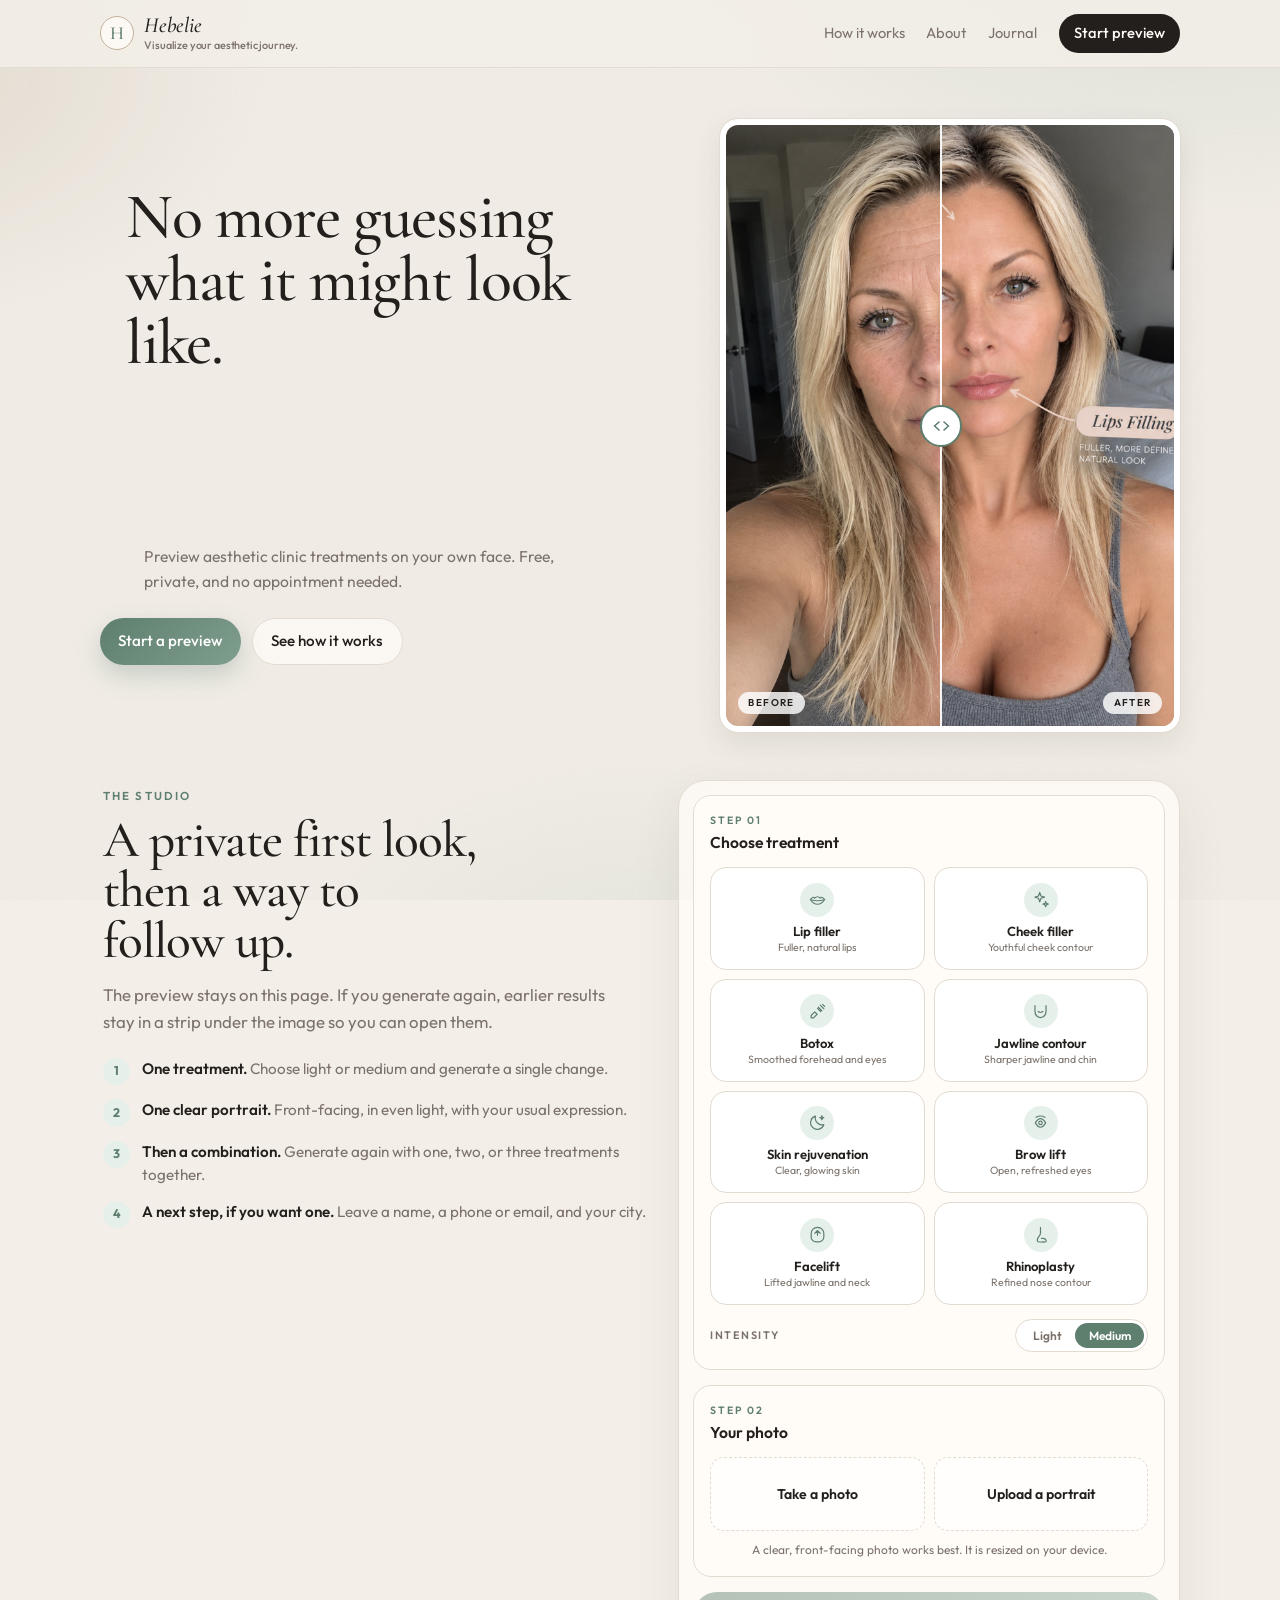
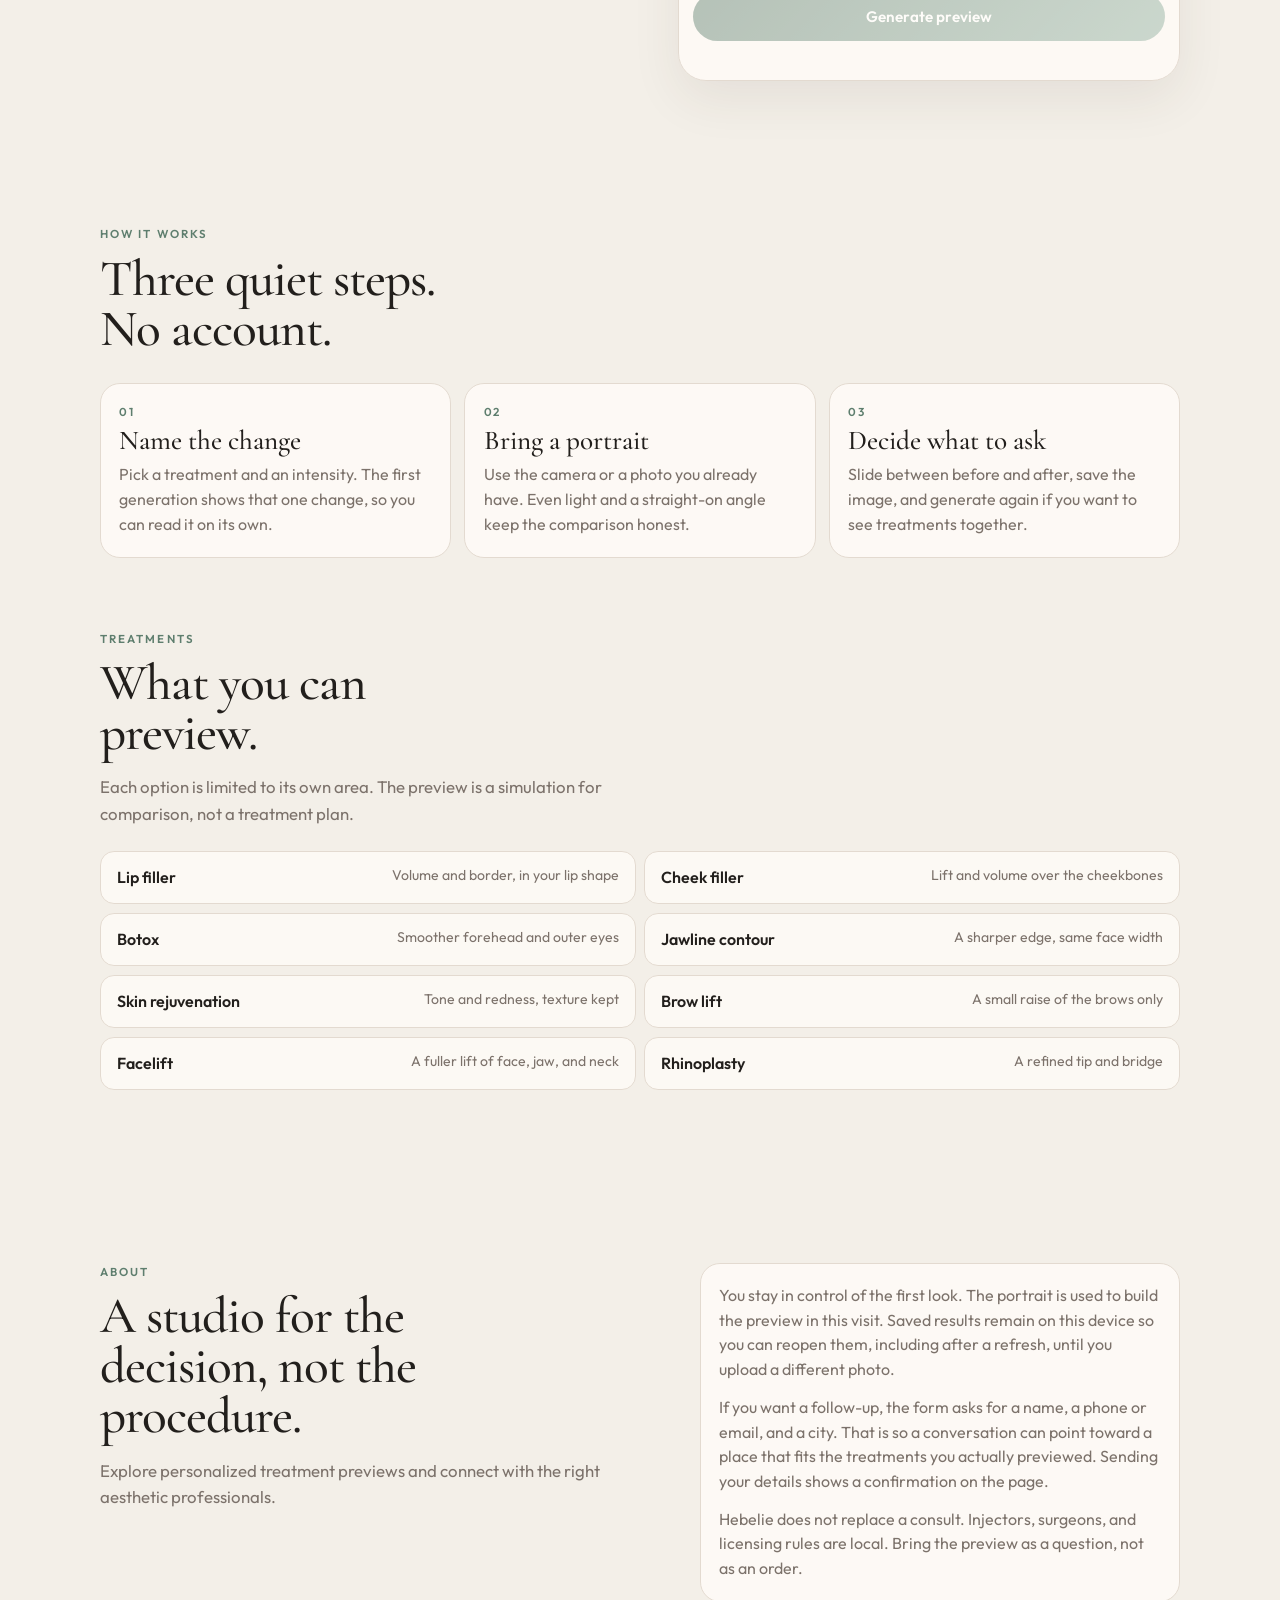
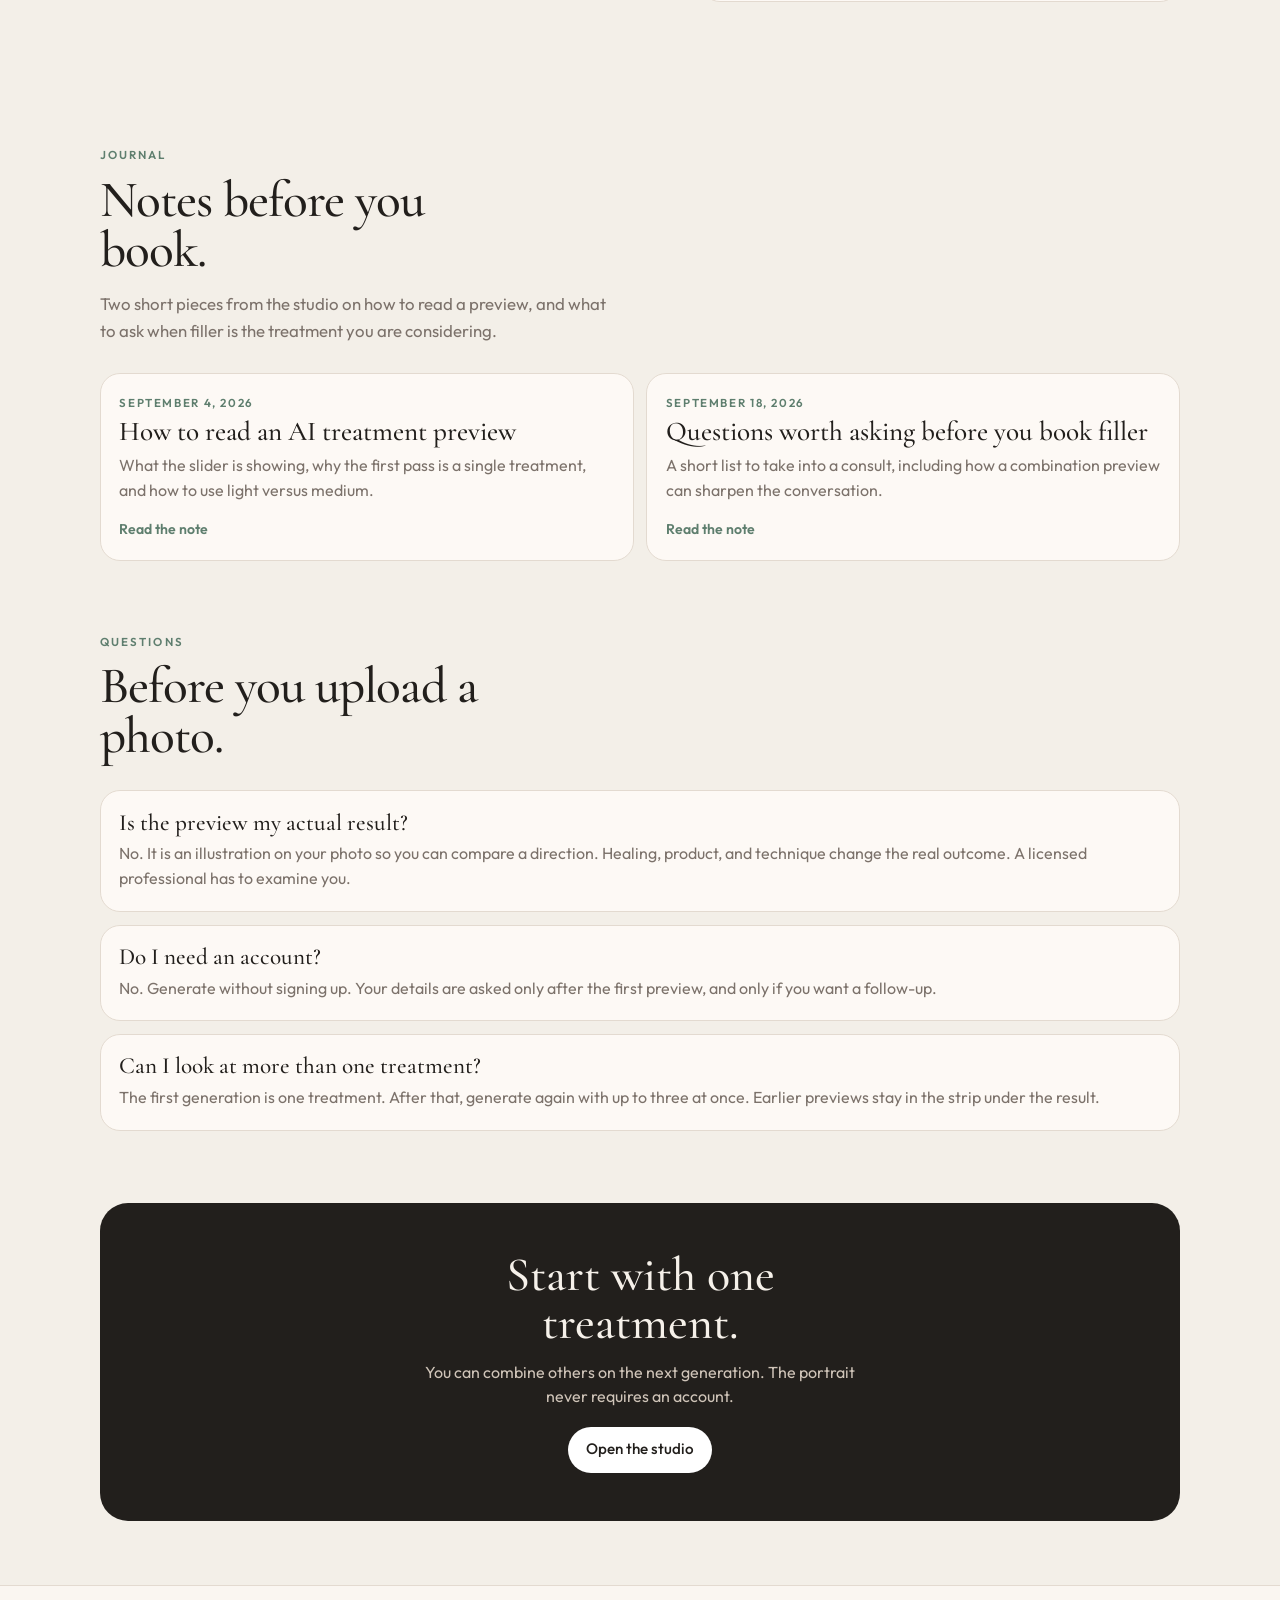
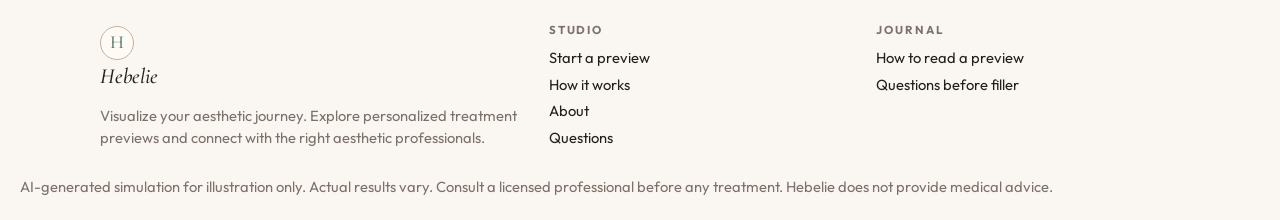
==== commit 88bebd83: "Choose a treatment before the photo, and open the studio there. Start a preview lands on the treatme" ====
--- a/index.html
+++ b/index.html
@@ -86,7 +86,7 @@
 </script>
 </head>
 <body>
-<a class="skip" href="#studio">Skip to the preview studio</a>
+<a class="skip" href="#treatmentCard">Skip to the preview studio</a>
 <div class="bg-wash" aria-hidden="true"></div>
 <div class="grain" aria-hidden="true"></div>
 
@@ -99,7 +99,7 @@
       <a href="#method">How it works</a>
       <a href="#about">About</a>
       <a href="#journal">Journal</a>
-      <a class="nav-cta" href="#studio">Start preview</a>
+      <a class="nav-cta" href="#treatmentCard">Start preview</a>
     </nav>
   </div>
 </header>
@@ -122,7 +122,7 @@
       <div class="hero-copy">
         <p class="lede">Preview aesthetic clinic treatments on your own face. Free, private, and no appointment needed.</p>
         <div class="hero-actions">
-          <a class="btn-primary" href="#studio">Start a preview</a>
+          <a class="btn-primary" href="#treatmentCard">Start a preview</a>
           <a class="btn-ghost" href="#method">See how it works</a>
         </div>
       </div>
@@ -136,30 +136,16 @@
         <h2>A private first look, then a way to follow up.</h2>
         <p class="lede">The preview stays on this page. If you generate again, earlier results stay in a strip under the image so you can open them.</p>
         <ol class="studio-steps">
-          <li><b>1</b><p><strong>One clear portrait.</strong> Front-facing, in even light, with your usual expression.</p></li>
-          <li><b>2</b><p><strong>One treatment.</strong> Choose light or medium and generate a single change.</p></li>
+          <li><b>1</b><p><strong>One treatment.</strong> Choose light or medium and generate a single change.</p></li>
+          <li><b>2</b><p><strong>One clear portrait.</strong> Front-facing, in even light, with your usual expression.</p></li>
           <li><b>3</b><p><strong>Then a combination.</strong> Generate again with one, two, or three treatments together.</p></li>
           <li><b>4</b><p><strong>A next step, if you want one.</strong> Leave a name, a phone or email, and your city.</p></li>
         </ol>
       </aside>
 
       <div class="tool">
-        <section class="card">
-          <p class="step-label"><span>Step 01</span>Your photo</p>
-          <div class="photo-actions">
-            <label class="photo-btn">Take a photo
-              <input type="file" id="cameraInput" accept="image/*" capture="user">
-            </label>
-            <label class="photo-btn">Upload a portrait
-              <input type="file" id="uploadInput" accept="image/*">
-            </label>
-          </div>
-          <p class="photo-note">A clear, front-facing photo works best. It is resized on your device.</p>
-          <img id="preview" class="photo-preview" alt="Your uploaded portrait">
-        </section>
-
         <section class="card" id="treatmentCard">
-          <p class="step-label"><span>Step 02</span><span id="treatmentTitle">Choose treatment</span></p>
+          <p class="step-label"><span>Step 01</span><span id="treatmentTitle">Choose treatment</span></p>
           <div class="treatments" id="treatments"></div>
           <p id="multiHint" class="multi-hint" hidden>You can generate a new preview with up to 3 treatments at once.</p>
           <p id="selectionCount" class="selection-count" hidden></p>
@@ -170,6 +156,20 @@
               <button type="button" class="intensity-btn selected" data-level="medium" aria-pressed="true">Medium</button>
             </div>
           </div>
+        </section>
+
+        <section class="card">
+          <p class="step-label"><span>Step 02</span>Your photo</p>
+          <div class="photo-actions">
+            <label class="photo-btn">Take a photo
+              <input type="file" id="cameraInput" accept="image/*" capture="user">
+            </label>
+            <label class="photo-btn">Upload a portrait
+              <input type="file" id="uploadInput" accept="image/*">
+            </label>
+          </div>
+          <p class="photo-note">A clear, front-facing photo works best. It is resized on your device.</p>
+          <img id="preview" class="photo-preview" alt="Your uploaded portrait">
         </section>
 
         <button id="generateBtn" class="btn-generate" disabled>Generate preview</button>
@@ -233,13 +233,13 @@
       <div class="method-grid">
         <article class="method-card">
           <span>01</span>
+          <h3>Name the change</h3>
+          <p>Pick a treatment and an intensity. The first generation shows that one change, so you can read it on its own.</p>
+        </article>
+        <article class="method-card">
+          <span>02</span>
           <h3>Bring a portrait</h3>
           <p>Use the camera or a photo you already have. Even light and a straight-on angle keep the comparison honest.</p>
-        </article>
-        <article class="method-card">
-          <span>02</span>
-          <h3>Name the change</h3>
-          <p>Pick a treatment and an intensity. The first generation shows that one change, so you can read it on its own.</p>
         </article>
         <article class="method-card">
           <span>03</span>
@@ -329,7 +329,7 @@
   <section class="band">
     <h2>Start with one treatment.</h2>
     <p>You can combine others on the next generation. The portrait never requires an account.</p>
-    <a class="btn-primary" href="#studio">Open the studio</a>
+    <a class="btn-primary" href="#treatmentCard">Open the studio</a>
   </section>
 </main>
 
@@ -341,10 +341,10 @@
     </div>
     <div>
       <h2>Studio</h2>
-      <a href="#studio">Start a preview</a>
+      <a href="#treatmentCard">Start a preview</a>
       <a href="#method">How it works</a>
       <a href="#about">About</a>
-      <a href="#faq">Questions</a>
+      <a class="desktop-only" href="#faq">Questions</a>
     </div>
     <div>
       <h2>Journal</h2>
--- a/styles.css
+++ b/styles.css
@@ -254,27 +254,31 @@
 }
 
 /* Hero -------------------------------------------------------------------- */
-.hero { padding: 1.15rem 0 1.5rem; }
+.hero { padding: 0.65rem 0 1.25rem; }
 
 .hero-grid {
   display: flex;
   flex-direction: column;
   align-items: center;
-  gap: 1.05rem;
+  gap: 0.7rem;
   text-align: center;
 }
 
 .hero h1 {
-  font-size: clamp(2.35rem, 8vw, 4.35rem);
-  max-width: 16ch;
+  font-size: 1.7rem;
+  line-height: 1.08;
+  max-width: 18ch;
   margin-inline: auto;
 }
 
 .hero-copy { width: 100%; }
 
-.hero .lede { margin-inline: auto; }
-
-.hero-actions { justify-content: center; }
+.hero .lede {
+  margin: 0 auto;
+  font-size: 0.98rem;
+}
+
+.hero-actions { justify-content: center; margin-top: 0.75rem; }
 
 .hero h1 em {
   font-style: italic;
@@ -285,7 +289,7 @@
   display: flex;
   flex-wrap: wrap;
   gap: 0.7rem;
-  margin-top: 1.5rem;
+  margin-top: 0.75rem;
 }
 
 .btn-primary,
@@ -334,6 +338,7 @@
 }
 
 .studio-aside {
+  display: none;
   padding: 0.4rem 0.2rem 0;
 }
 
@@ -1028,7 +1033,10 @@
   line-height: 1.5;
 }
 
-#studio, #method, #about, #journal, #faq { scroll-margin-top: 84px; }
+#studio, #treatmentCard, #method, #about, #journal, #faq { scroll-margin-top: 84px; }
+
+#faq { display: none; }
+.site-footer a.desktop-only { display: none; }
 
 @media (min-width: 760px) {
   .method-grid, .post-grid { grid-template-columns: 1fr 1fr; }
@@ -1040,12 +1048,20 @@
 
 @media (min-width: 980px) {
   .hero-grid, .studio-grid { grid-template-columns: 1.05fr 0.95fr; }
+  .studio-aside { display: block; }
   .studio-grid .tool { margin: 0; max-width: none; }
+  #faq { display: block; }
+  .site-footer a.desktop-only { display: block; }
   .band { margin: 0 auto 4rem; max-width: calc(var(--max) - 2.5rem); padding: 3rem 2rem; }
 }
 
 @media (min-width: 980px) {
   .hero { padding: 3.2rem 0 1.5rem; }
+  .hero h1 {
+    font-size: clamp(2.7rem, 5vw, 4.35rem);
+    line-height: 0.98;
+    max-width: 16ch;
+  }
   .hero-grid {
     display: grid;
     grid-template-columns: 1.05fr 0.95fr;
@@ -1058,7 +1074,7 @@
   }
   .hero-title { grid-area: title; margin-inline: 0; }
   .hero-copy { grid-area: copy; }
-  .hero-actions { justify-content: flex-start; }
+  .hero-actions { justify-content: flex-start; margin-top: 1.5rem; }
   .frame.hero-slider {
     grid-area: slider;
     width: 100%;
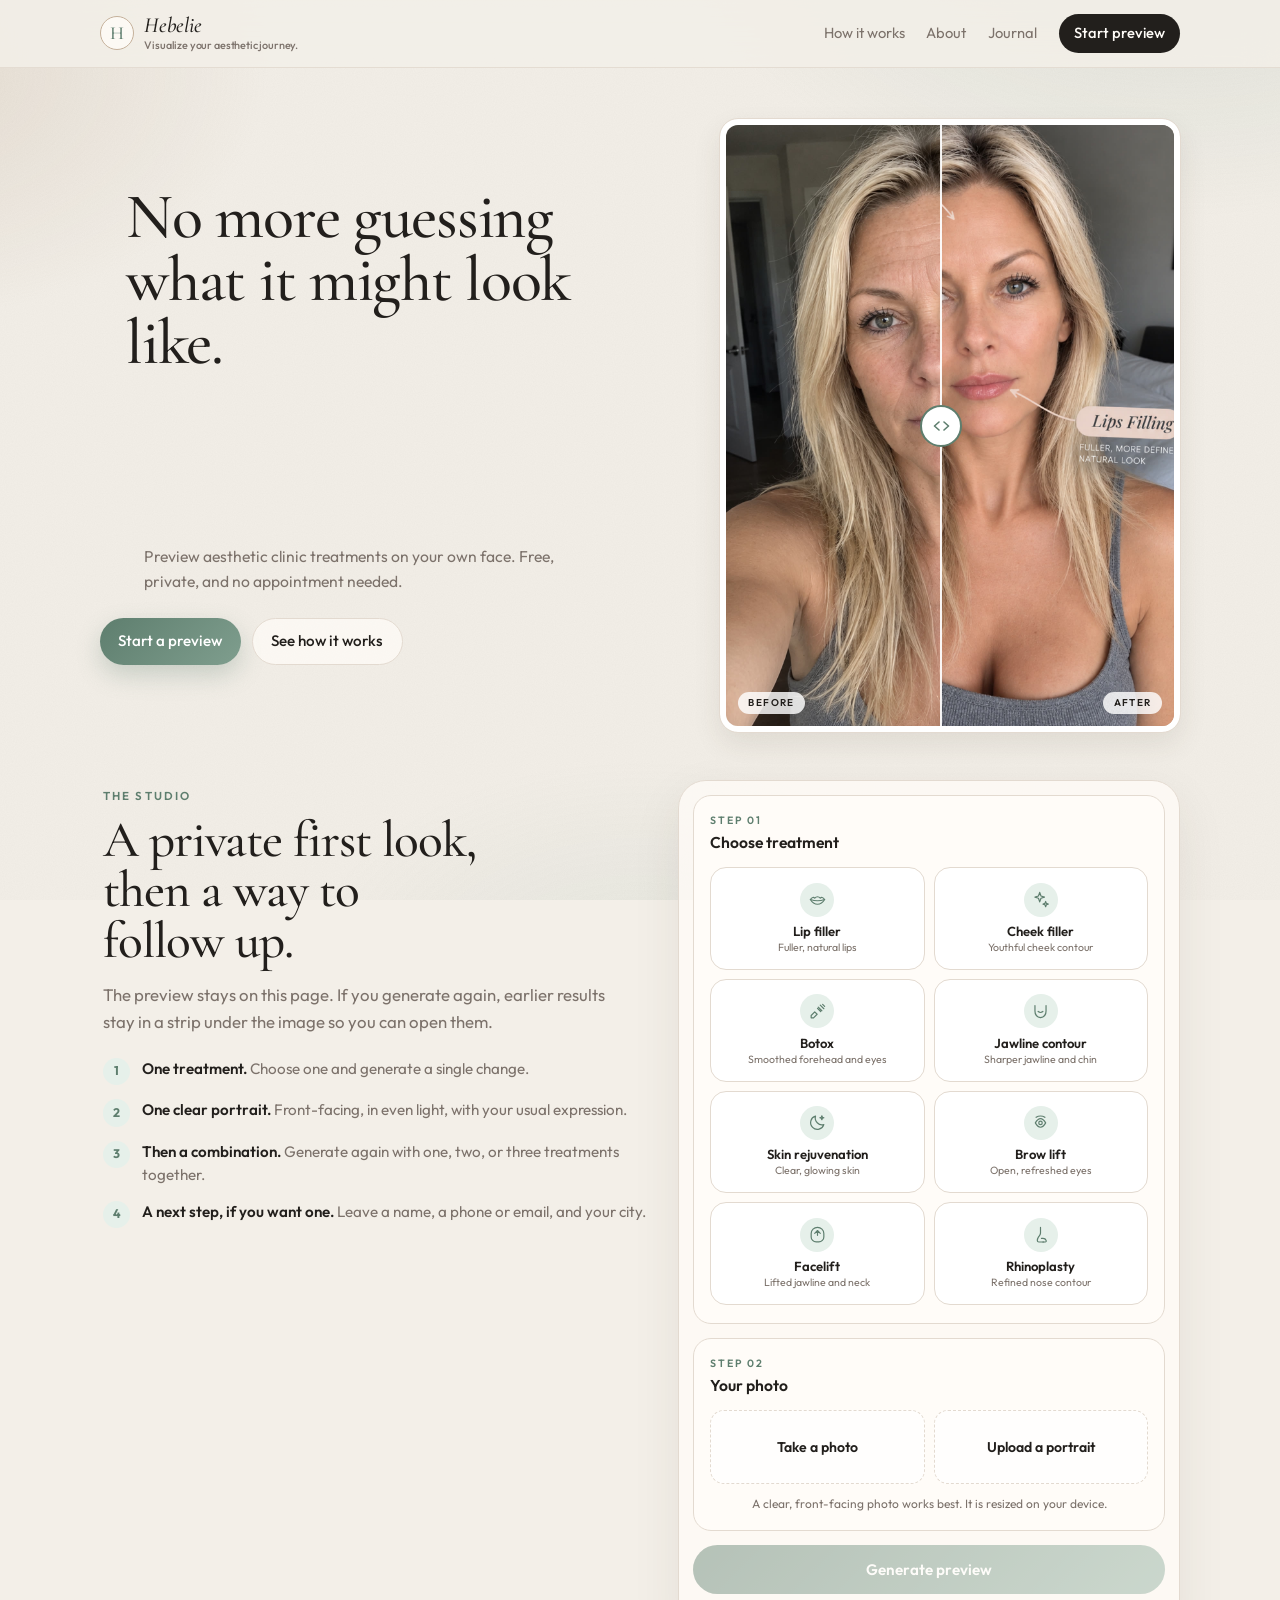
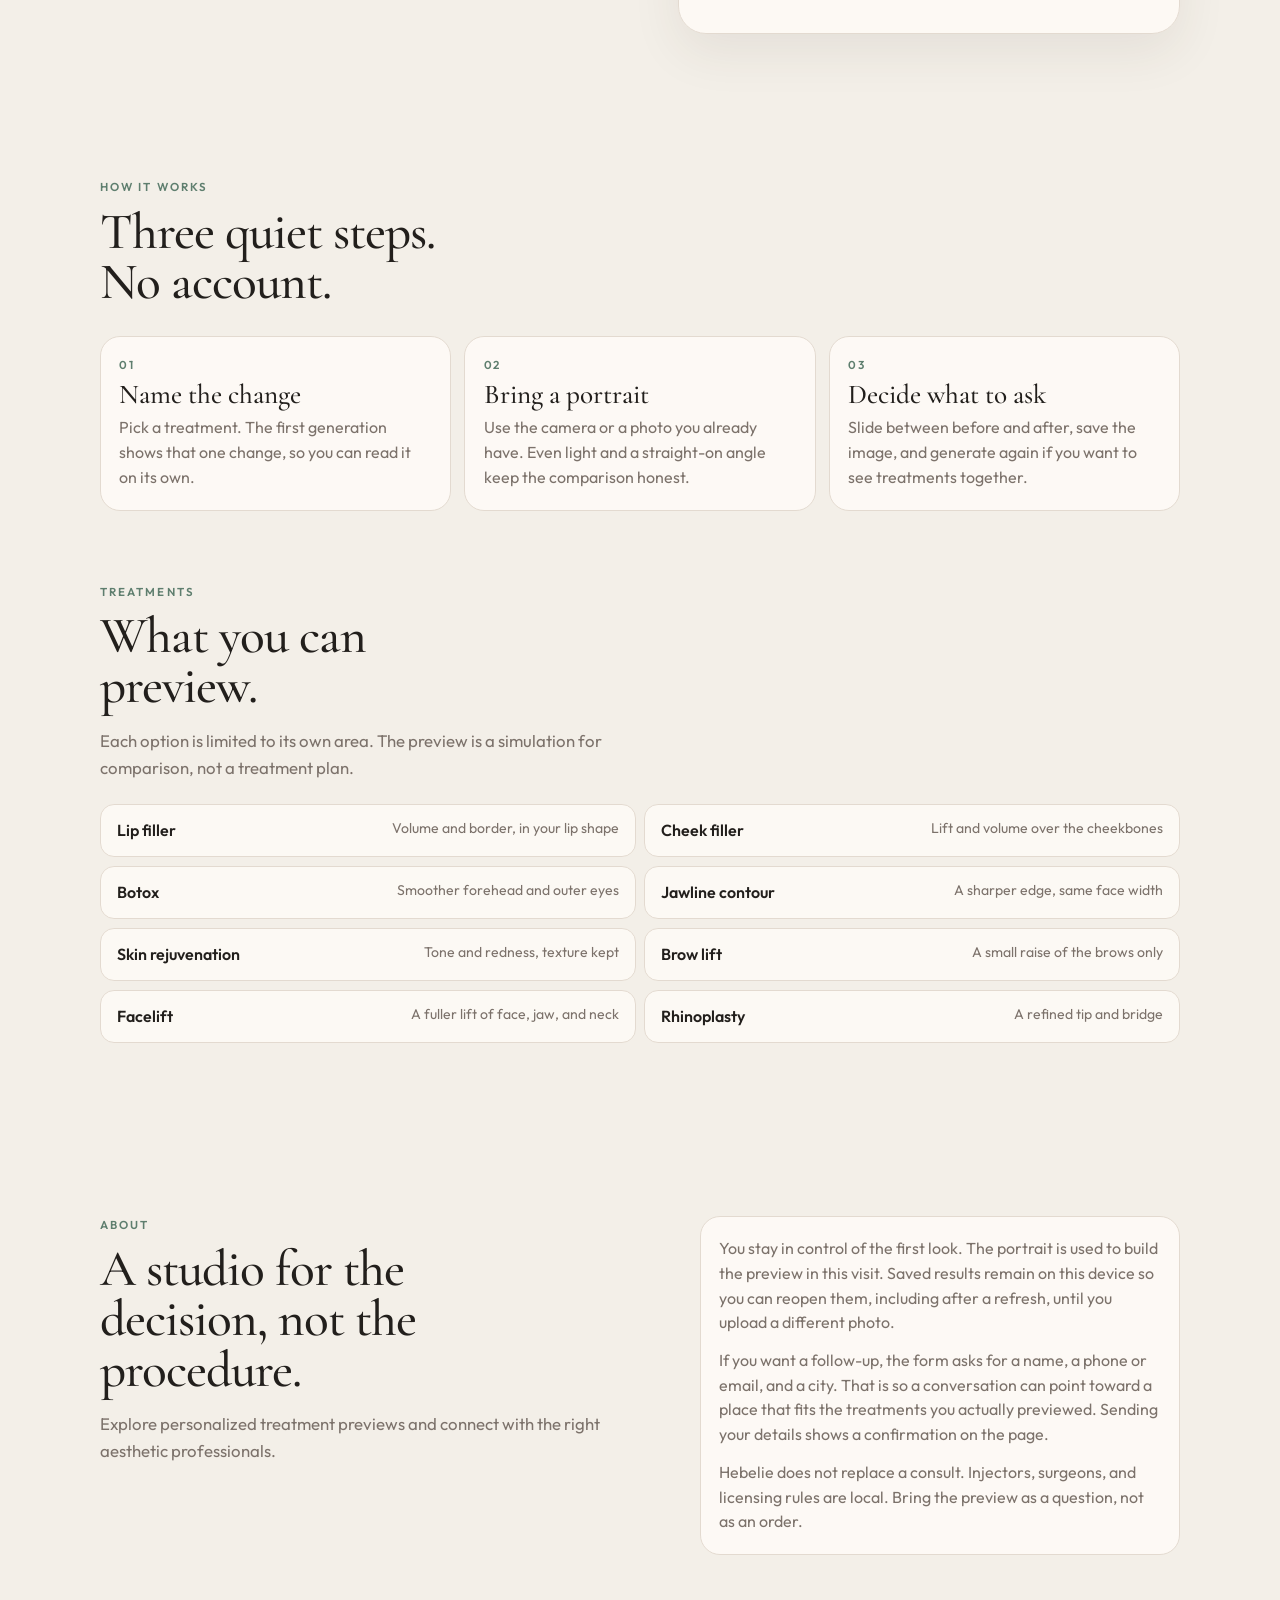
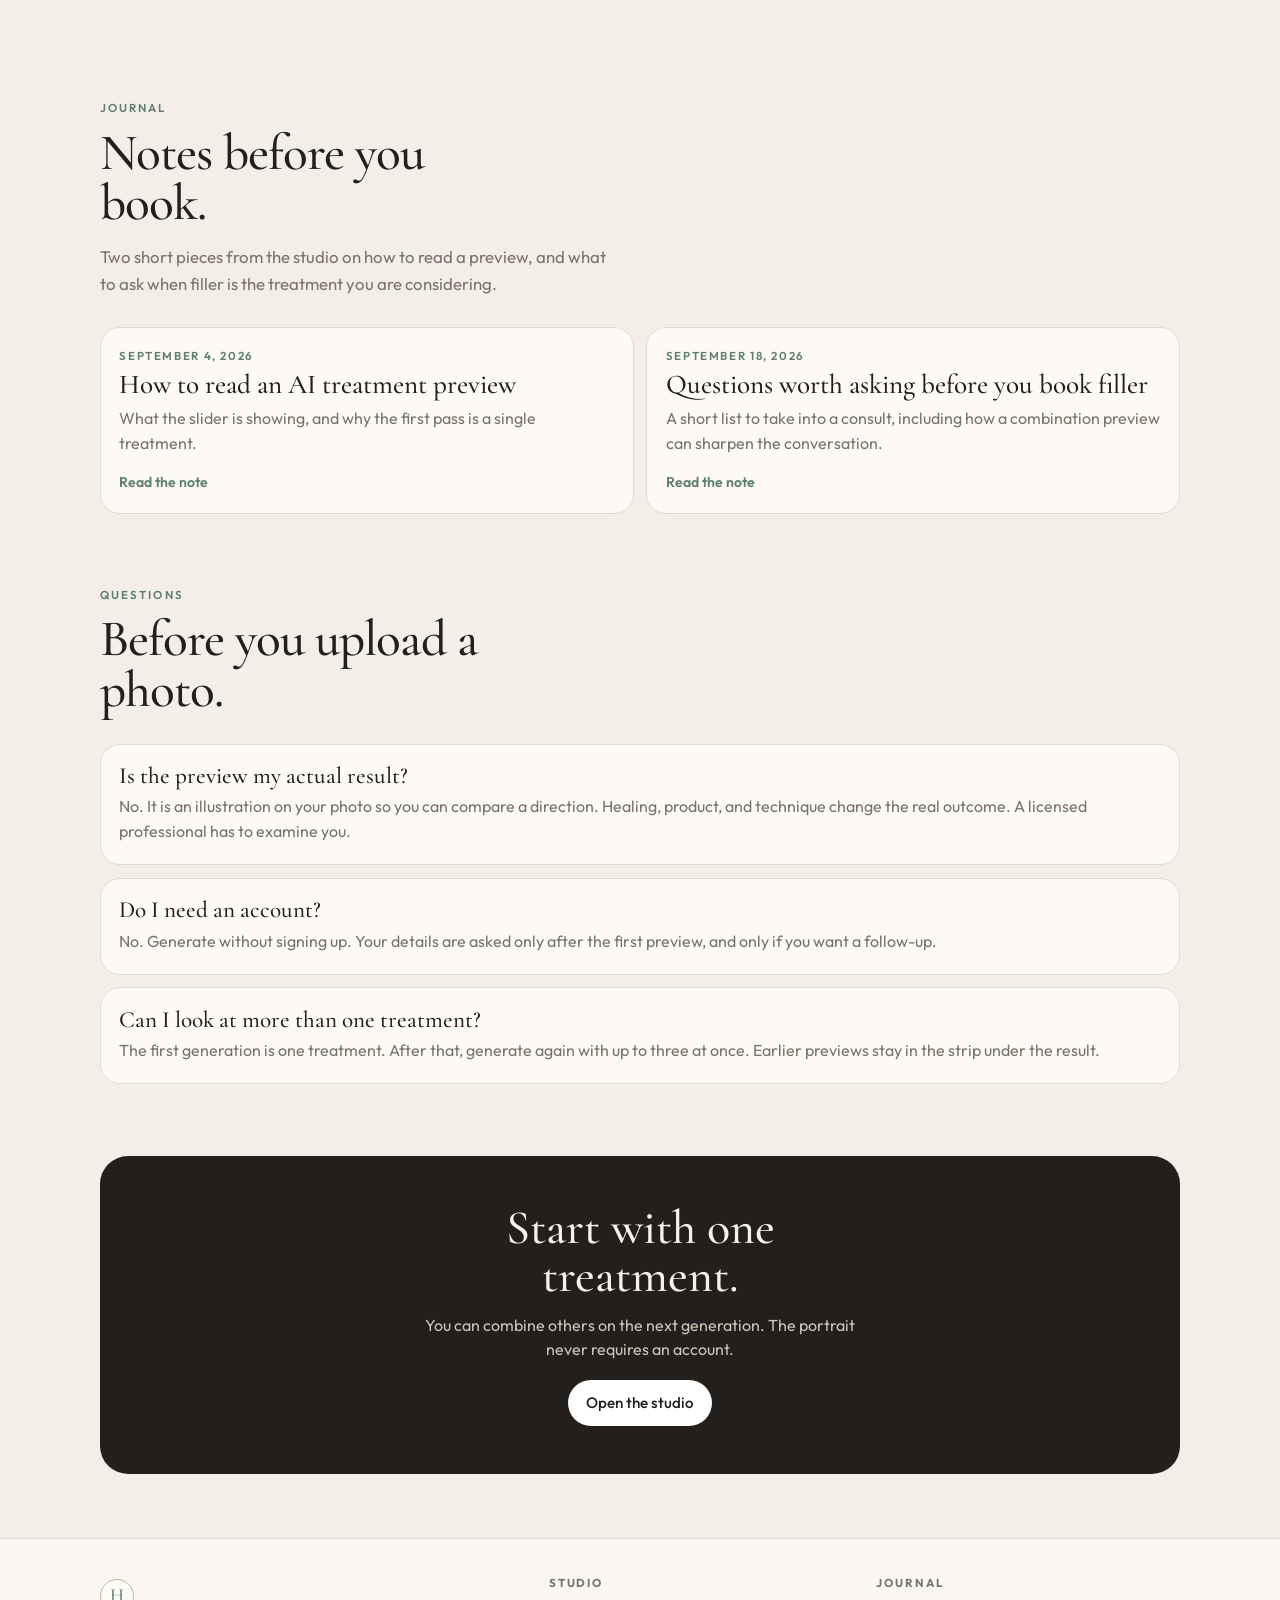
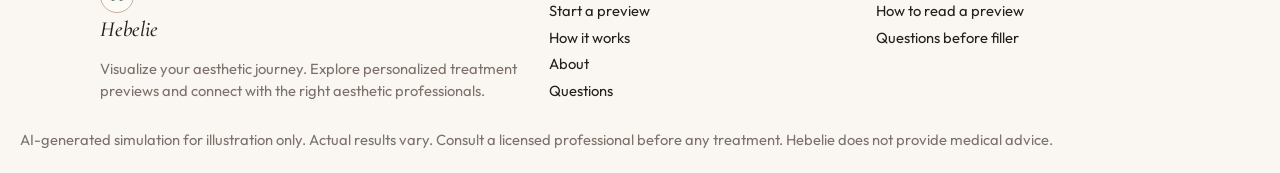
==== commit b647a6e6: "Add a Next step after a treatment and drop the intensity picker. Next appears in the treatment card " ====
--- a/index.html
+++ b/index.html
@@ -136,7 +136,7 @@
         <h2>A private first look, then a way to follow up.</h2>
         <p class="lede">The preview stays on this page. If you generate again, earlier results stay in a strip under the image so you can open them.</p>
         <ol class="studio-steps">
-          <li><b>1</b><p><strong>One treatment.</strong> Choose light or medium and generate a single change.</p></li>
+          <li><b>1</b><p><strong>One treatment.</strong> Choose one and generate a single change.</p></li>
           <li><b>2</b><p><strong>One clear portrait.</strong> Front-facing, in even light, with your usual expression.</p></li>
           <li><b>3</b><p><strong>Then a combination.</strong> Generate again with one, two, or three treatments together.</p></li>
           <li><b>4</b><p><strong>A next step, if you want one.</strong> Leave a name, a phone or email, and your city.</p></li>
@@ -145,20 +145,16 @@
 
       <div class="tool">
         <section class="card" id="treatmentCard">
-          <p class="step-label"><span>Step 01</span><span id="treatmentTitle">Choose treatment</span></p>
+          <div class="card-head">
+            <p class="step-label"><span>Step 01</span><span id="treatmentTitle">Choose treatment</span></p>
+            <button type="button" id="treatmentNext" class="btn-next" hidden>Next</button>
+          </div>
           <div class="treatments" id="treatments"></div>
           <p id="multiHint" class="multi-hint" hidden>You can generate a new preview with up to 3 treatments at once.</p>
           <p id="selectionCount" class="selection-count" hidden></p>
-          <div class="intensity" role="group" aria-label="Preview intensity">
-            <span class="intensity-label">Intensity</span>
-            <div class="intensity-toggle">
-              <button type="button" class="intensity-btn" data-level="light" aria-pressed="false">Light</button>
-              <button type="button" class="intensity-btn selected" data-level="medium" aria-pressed="true">Medium</button>
-            </div>
-          </div>
         </section>
 
-        <section class="card">
+        <section class="card" id="photoCard">
           <p class="step-label"><span>Step 02</span>Your photo</p>
           <div class="photo-actions">
             <label class="photo-btn">Take a photo
@@ -234,7 +230,7 @@
         <article class="method-card">
           <span>01</span>
           <h3>Name the change</h3>
-          <p>Pick a treatment and an intensity. The first generation shows that one change, so you can read it on its own.</p>
+          <p>Pick a treatment. The first generation shows that one change, so you can read it on its own.</p>
         </article>
         <article class="method-card">
           <span>02</span>
@@ -292,7 +288,7 @@
         <a class="post-card" href="blog/how-to-read-an-ai-preview.html">
           <time datetime="2026-09-04">September 4, 2026</time>
           <h3>How to read an AI treatment preview</h3>
-          <p>What the slider is showing, why the first pass is a single treatment, and how to use light versus medium.</p>
+          <p>What the slider is showing, and why the first pass is a single treatment.</p>
           <span class="more">Read the note</span>
         </a>
         <a class="post-card" href="blog/questions-before-filler.html">
--- a/styles.css
+++ b/styles.css
@@ -393,10 +393,31 @@
   background: var(--paper);
 }
 
+.card-head {
+  display: flex;
+  align-items: flex-start;
+  justify-content: space-between;
+  gap: 0.75rem;
+}
+
 .step-label {
   margin: 0 0 0.8rem;
   font-size: 0.98rem;
   font-weight: 600;
+}
+
+.btn-next {
+  flex: none;
+  margin-top: 0.15rem;
+  padding: 0.42rem 0.9rem;
+  border: none;
+  border-radius: 999px;
+  background: var(--sage-dark);
+  color: #fff;
+  font-family: inherit;
+  font-size: 0.78rem;
+  font-weight: 600;
+  cursor: pointer;
 }
 
 .step-label span:first-child {
@@ -542,43 +563,6 @@
   text-transform: uppercase;
   color: var(--sage-dark);
 }
-
-.intensity {
-  display: flex;
-  align-items: center;
-  justify-content: space-between;
-  margin-top: 0.85rem;
-}
-
-.intensity-label {
-  font-size: 0.68rem;
-  font-weight: 600;
-  letter-spacing: 0.14em;
-  text-transform: uppercase;
-  color: var(--muted);
-}
-
-.intensity-toggle {
-  display: flex;
-  padding: 3px;
-  border: 1px solid var(--border);
-  border-radius: 999px;
-  background: #fff;
-}
-
-.intensity-btn {
-  padding: 0.32rem 0.85rem;
-  border: none;
-  border-radius: 999px;
-  background: transparent;
-  font-family: inherit;
-  font-size: 0.75rem;
-  font-weight: 600;
-  color: var(--muted);
-  cursor: pointer;
-}
-
-.intensity-btn.selected { background: var(--sage-dark); color: #fff; }
 
 .btn-generate {
   width: 100%;
@@ -1033,7 +1017,7 @@
   line-height: 1.5;
 }
 
-#studio, #treatmentCard, #method, #about, #journal, #faq { scroll-margin-top: 84px; }
+#studio, #treatmentCard, #photoCard, #method, #about, #journal, #faq { scroll-margin-top: 84px; }
 
 #faq { display: none; }
 .site-footer a.desktop-only { display: none; }
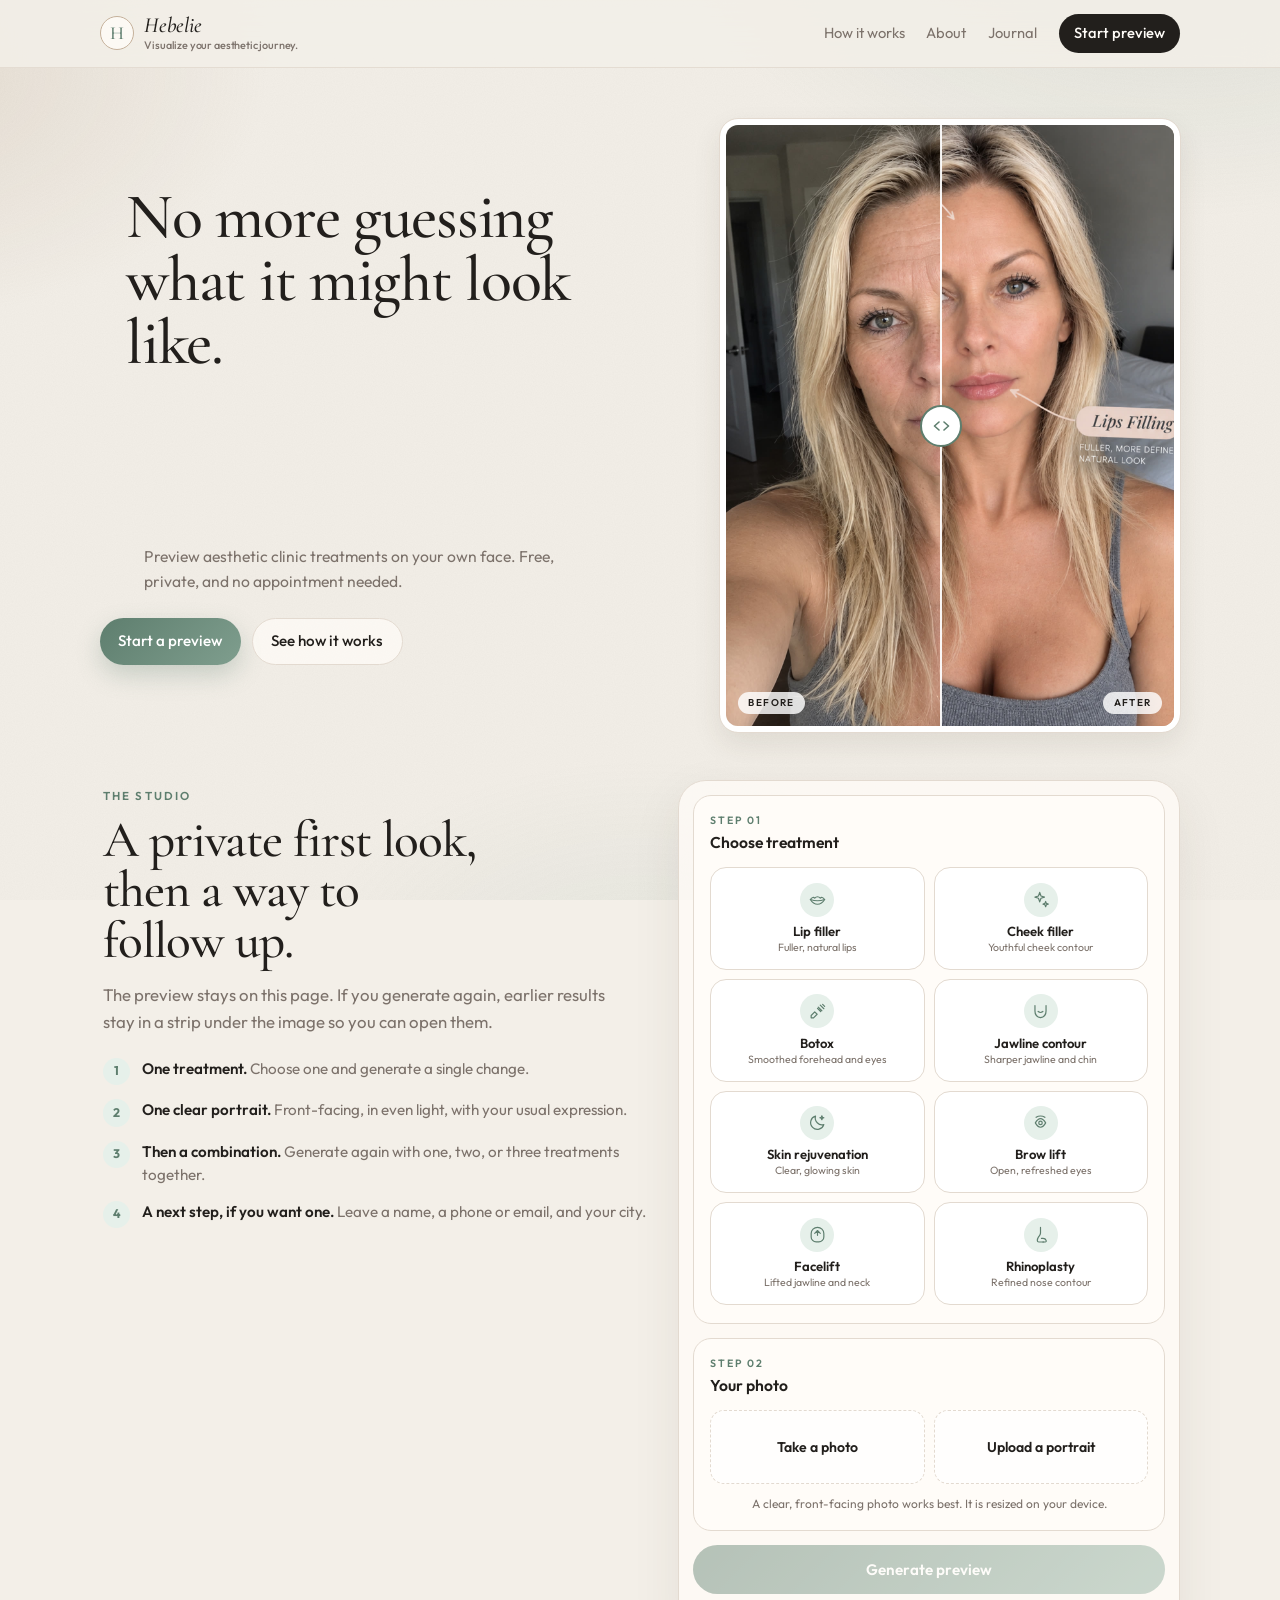
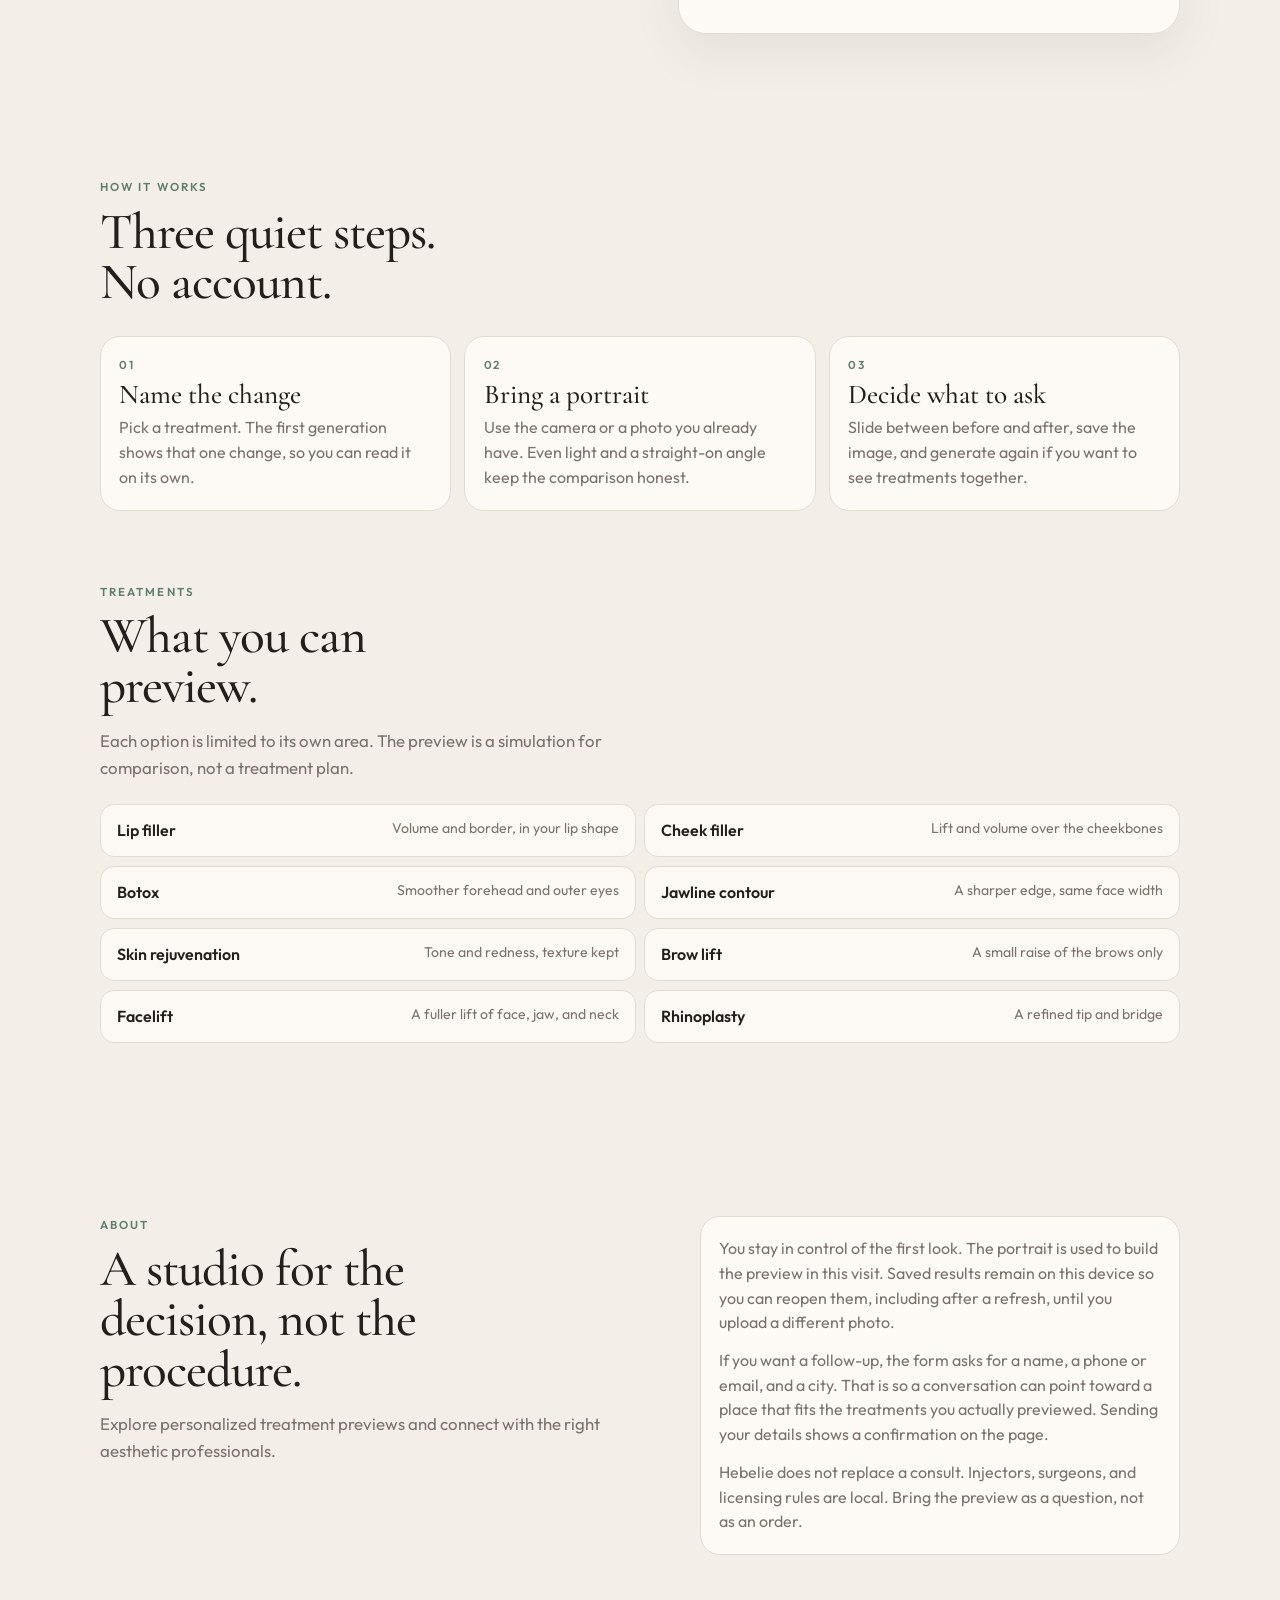
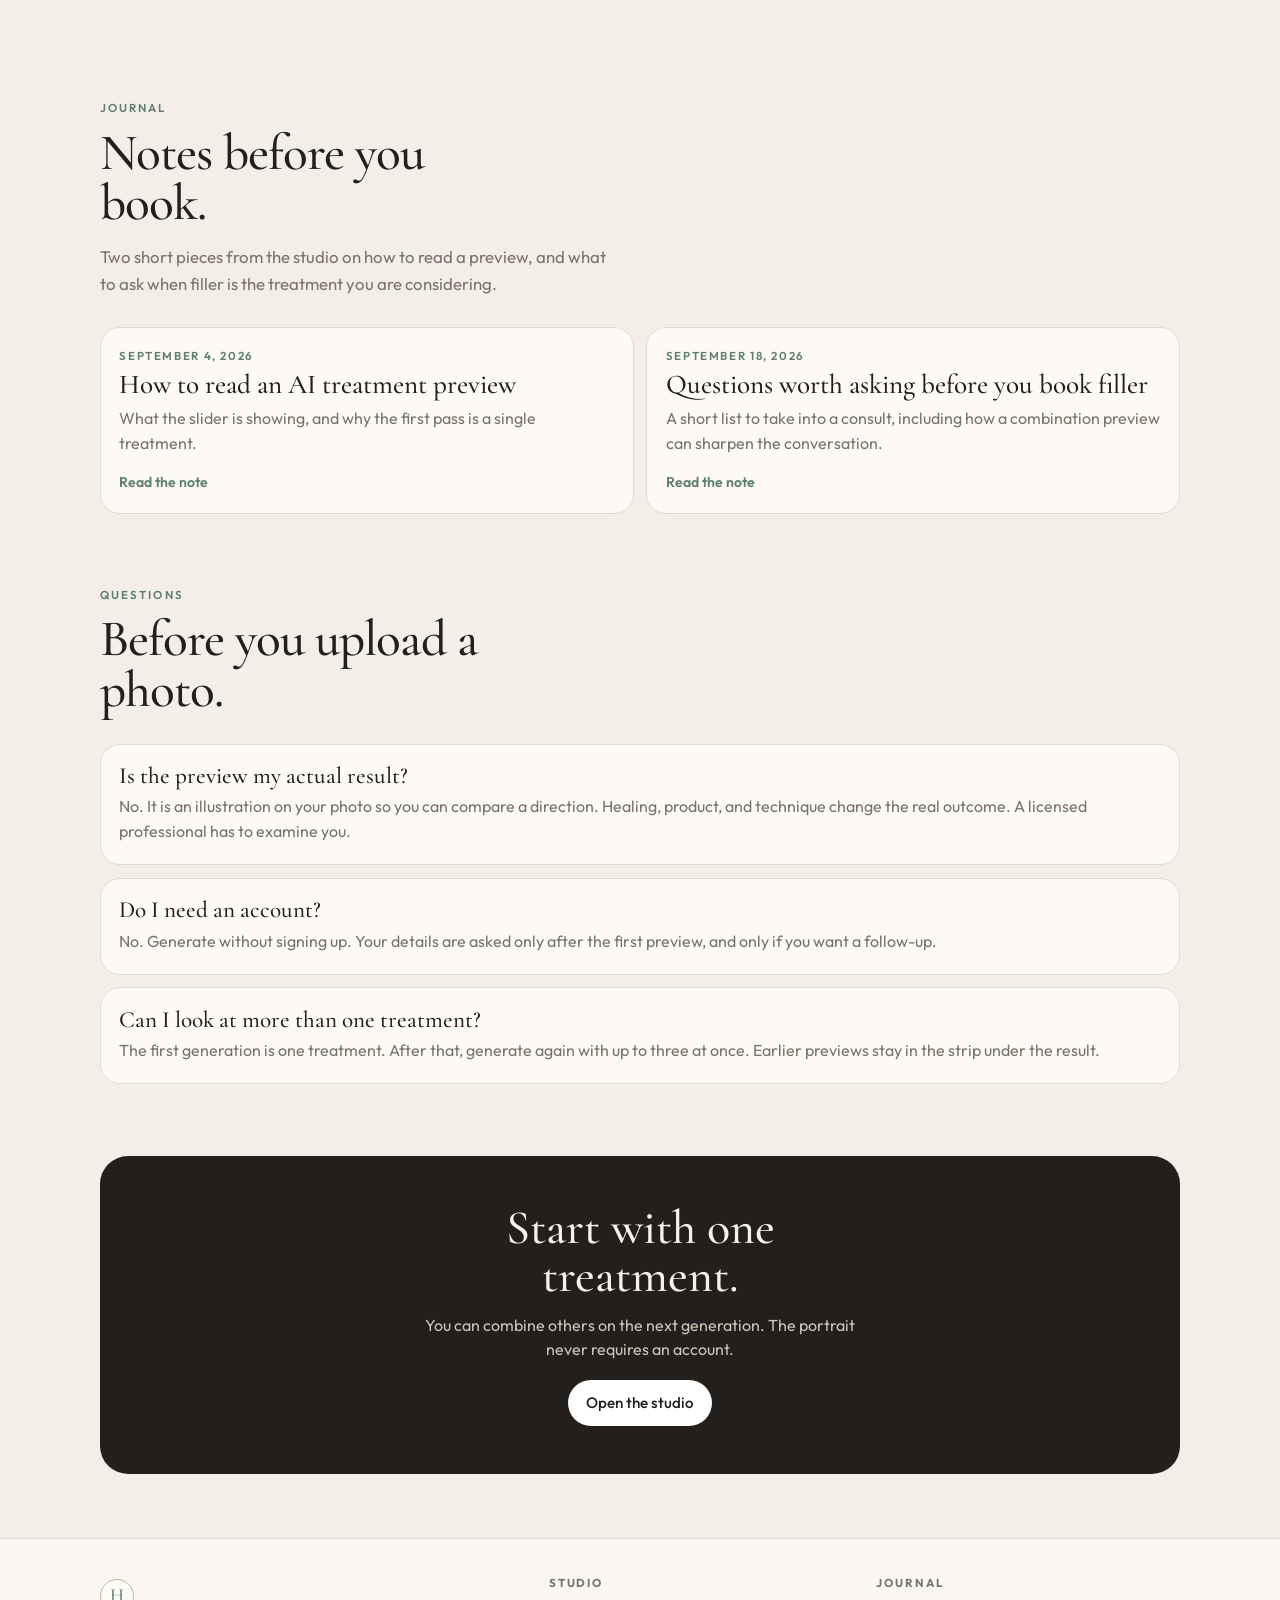
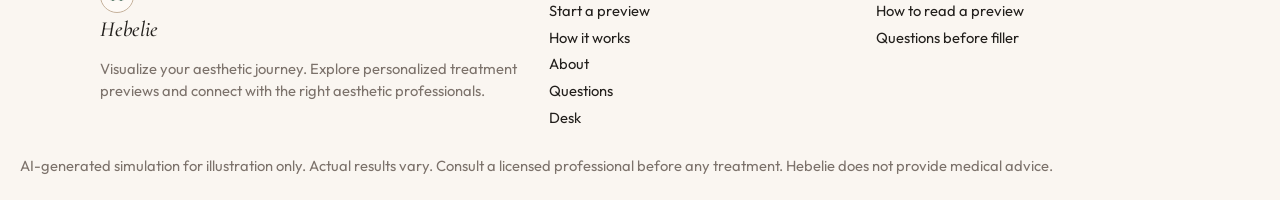
==== commit 0ce3d085: "Save previews and leads through Supabase and add a studio desk. The browser no longer calls fal dire" ====
--- a/index.html
+++ b/index.html
@@ -341,6 +341,7 @@
       <a href="#method">How it works</a>
       <a href="#about">About</a>
       <a class="desktop-only" href="#faq">Questions</a>
+      <a href="/admin/">Desk</a>
     </div>
     <div>
       <h2>Journal</h2>
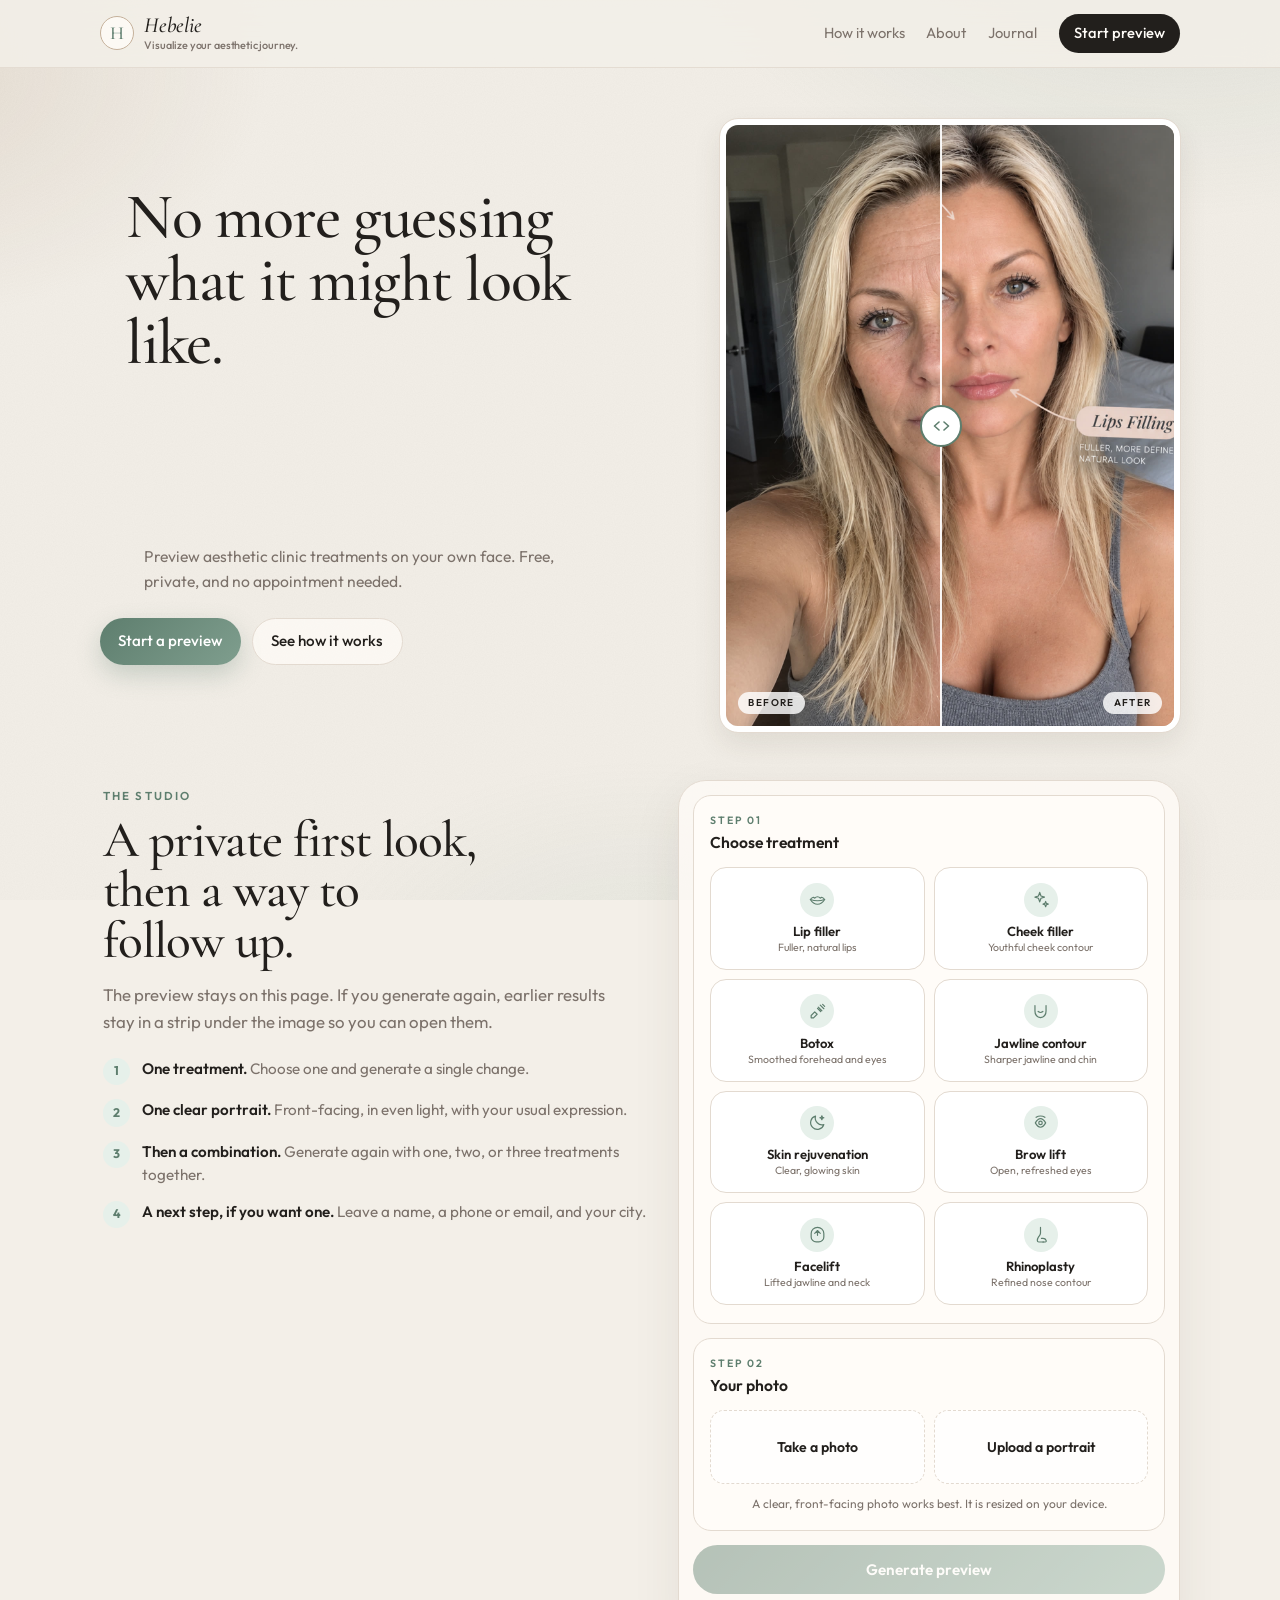
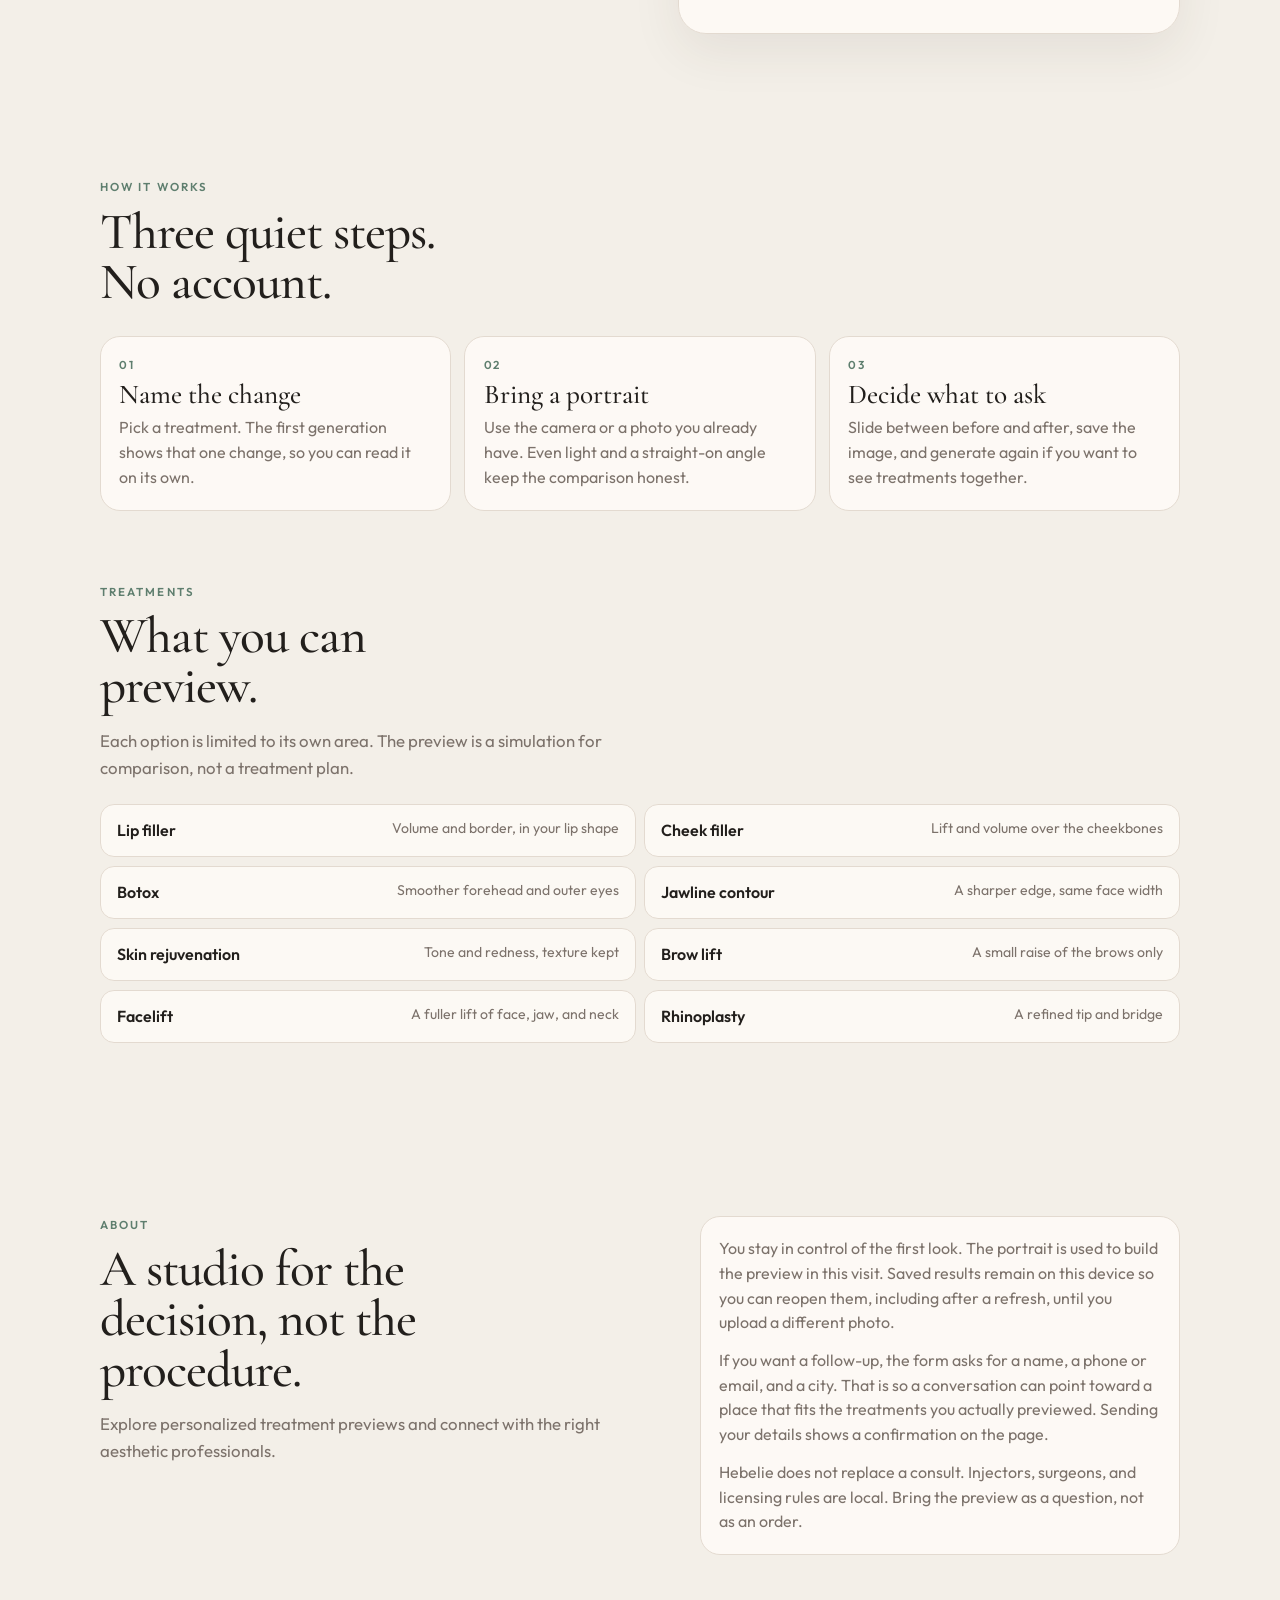
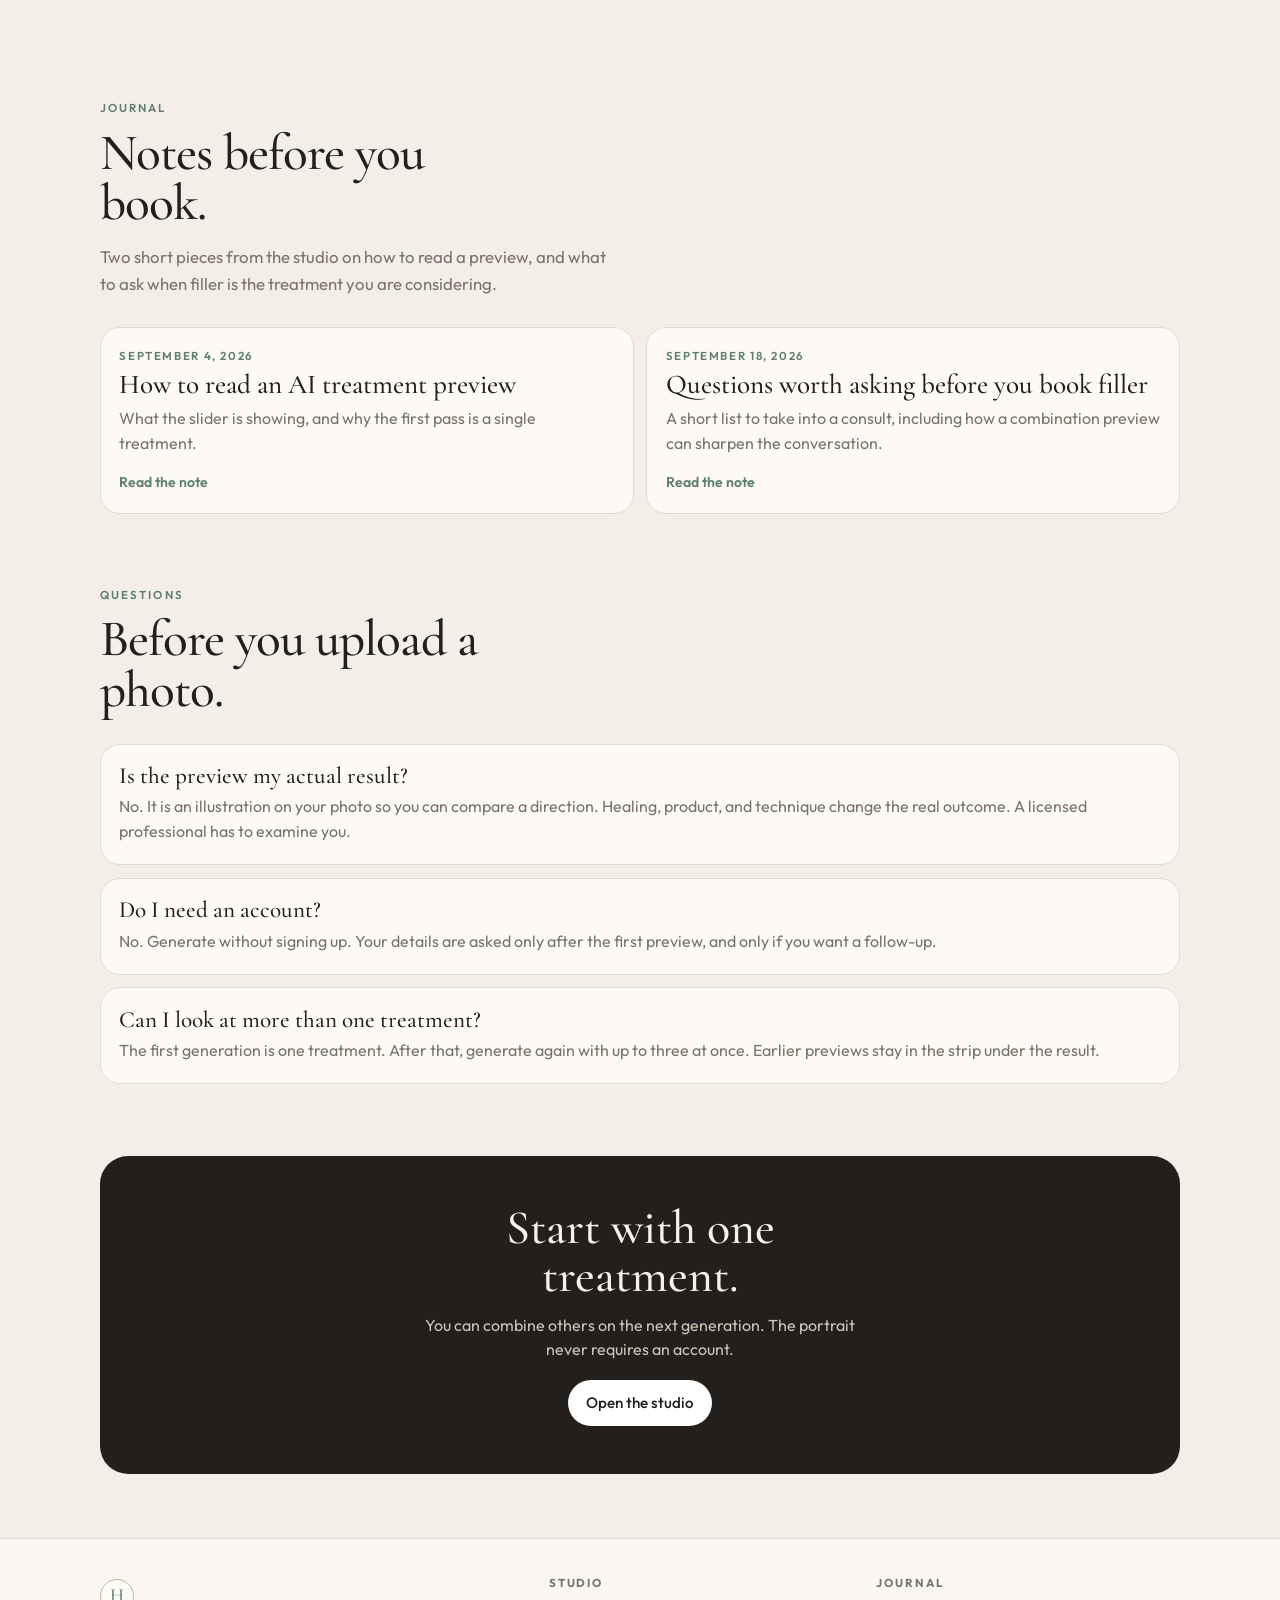
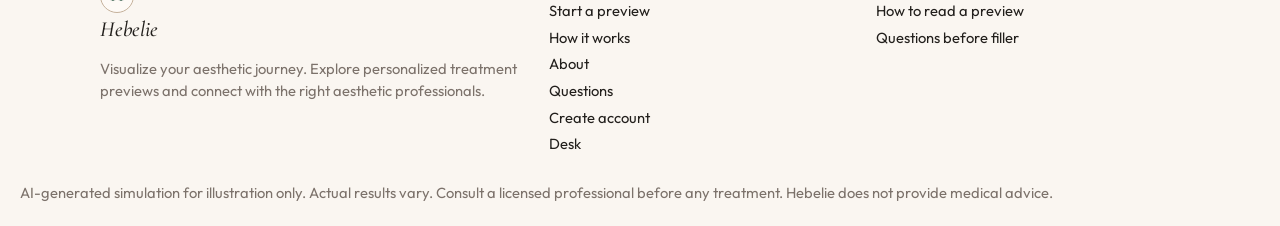
==== commit cc6a031f: "Add a signup page for new medspa accounts. The form calls POST /auth/signup and shows a confirmation" ====
--- a/index.html
+++ b/index.html
@@ -341,6 +341,7 @@
       <a href="#method">How it works</a>
       <a href="#about">About</a>
       <a class="desktop-only" href="#faq">Questions</a>
+      <a href="/signup/">Create account</a>
       <a href="/admin/">Desk</a>
     </div>
     <div>
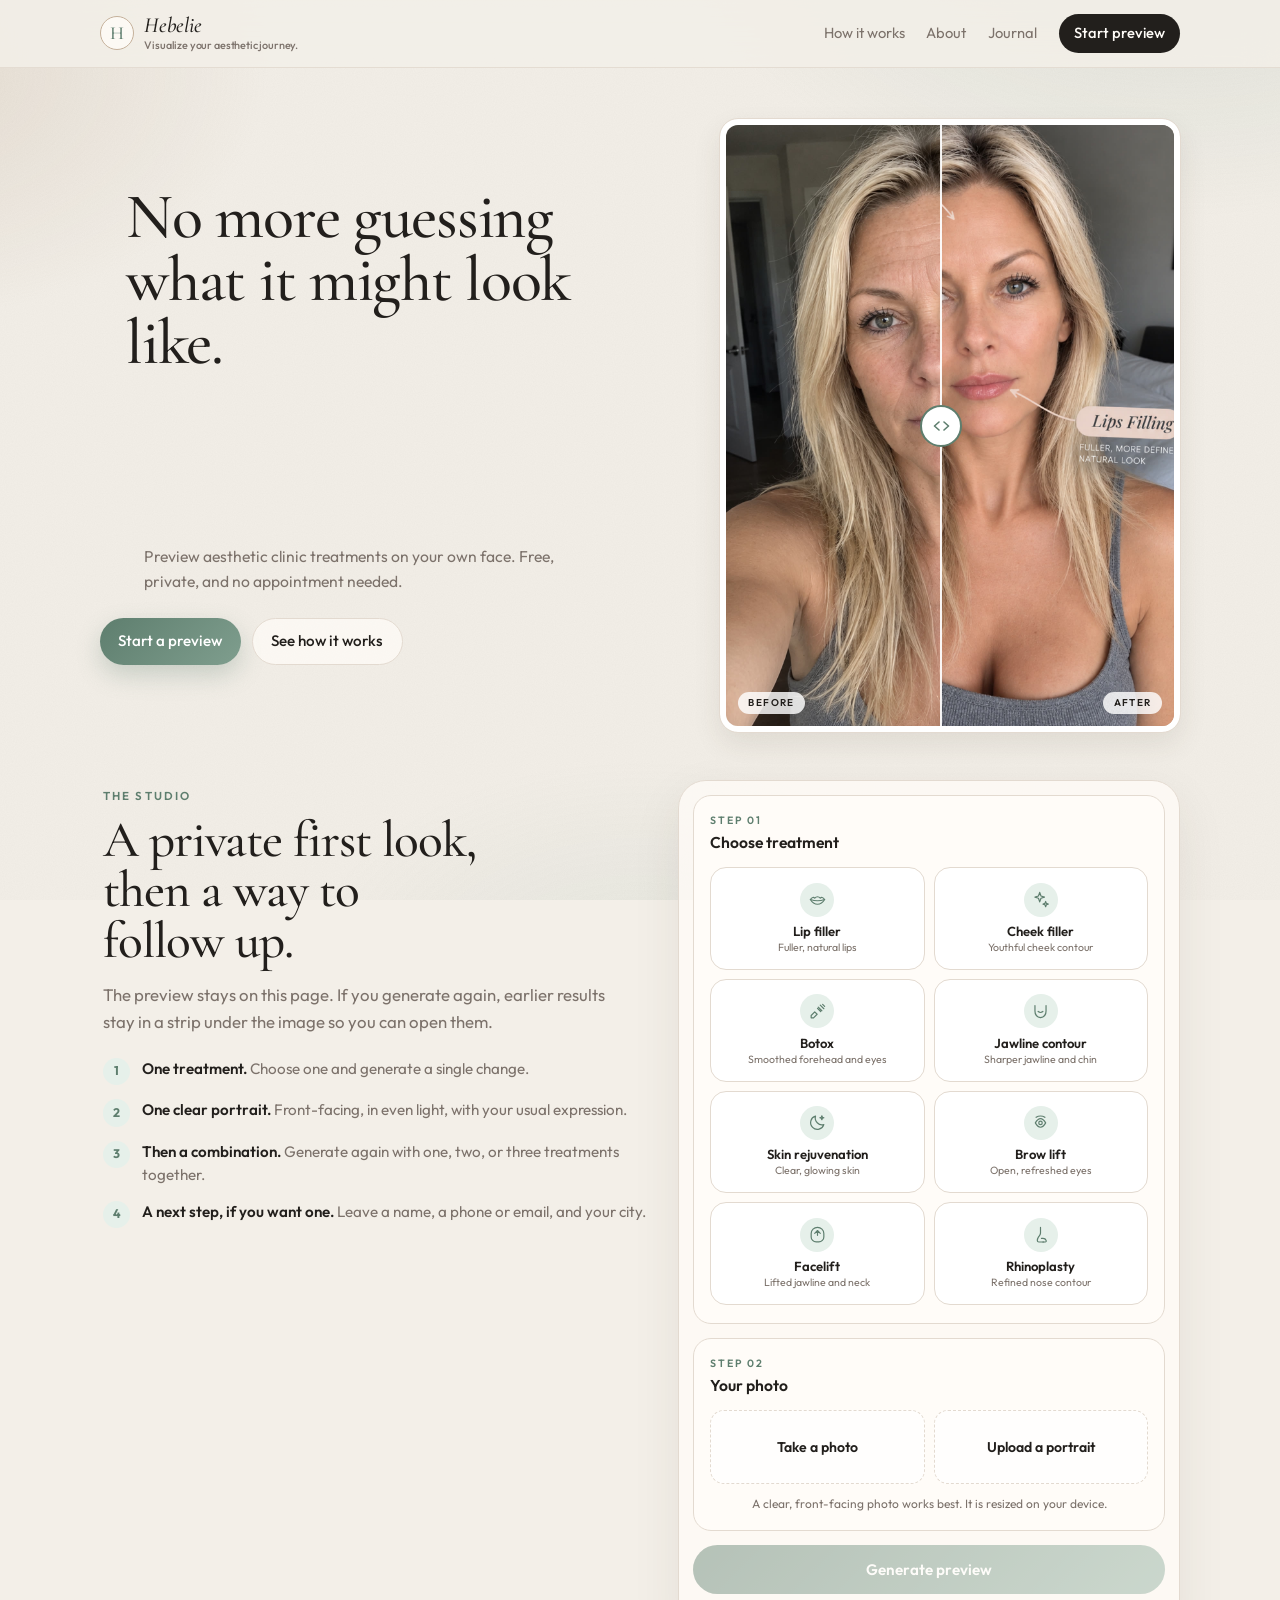
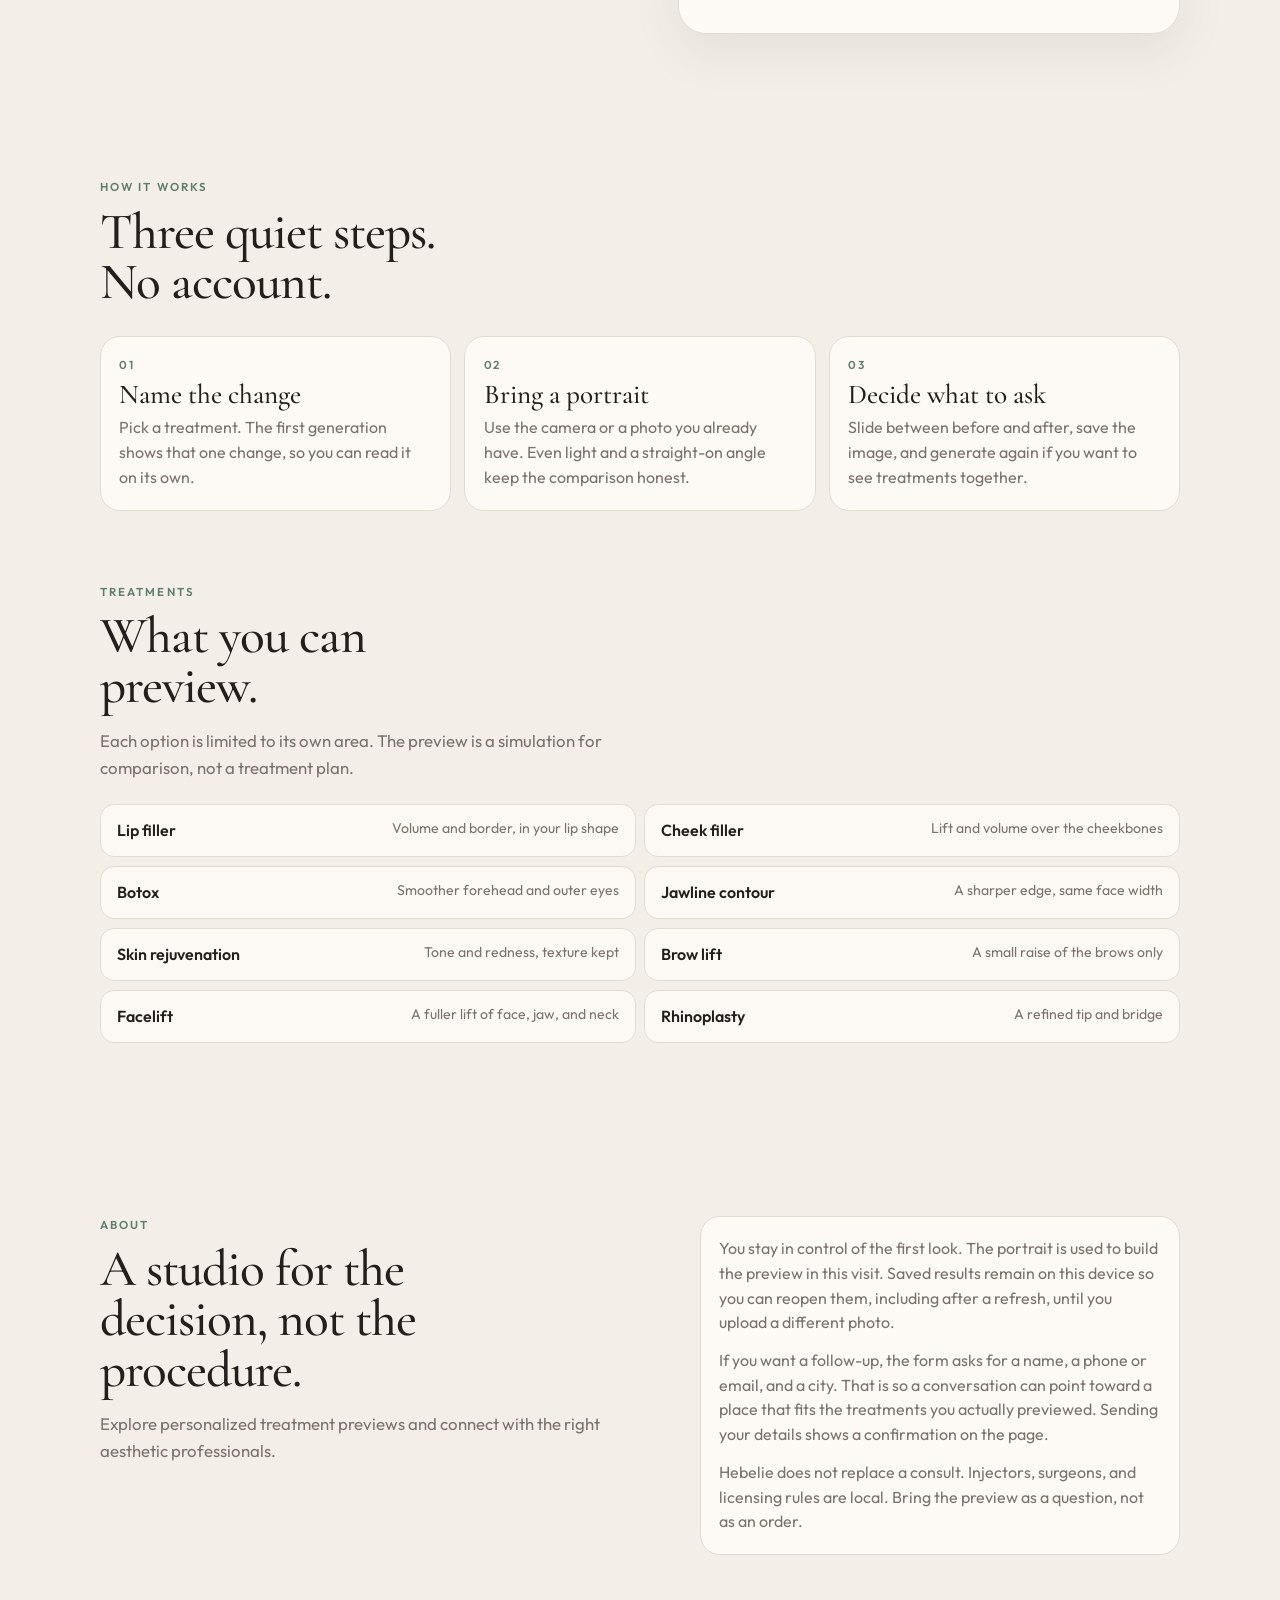
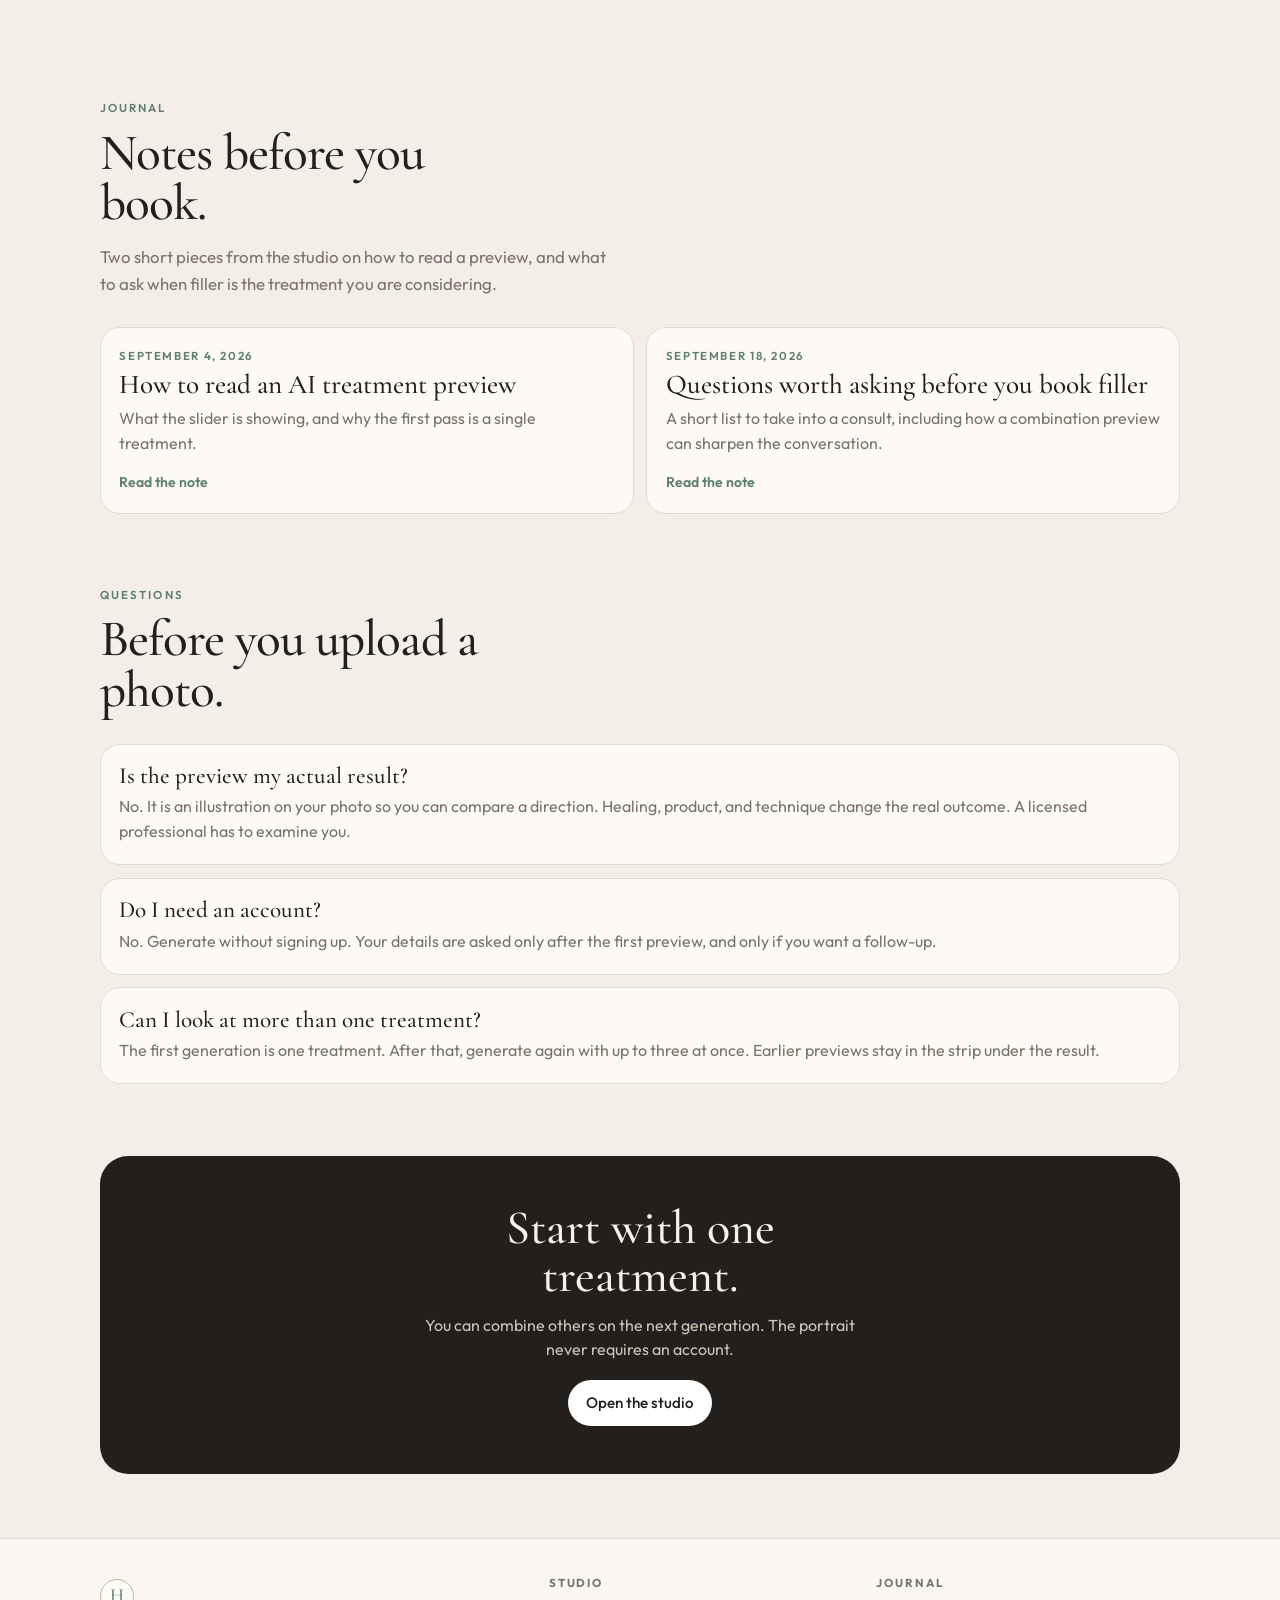
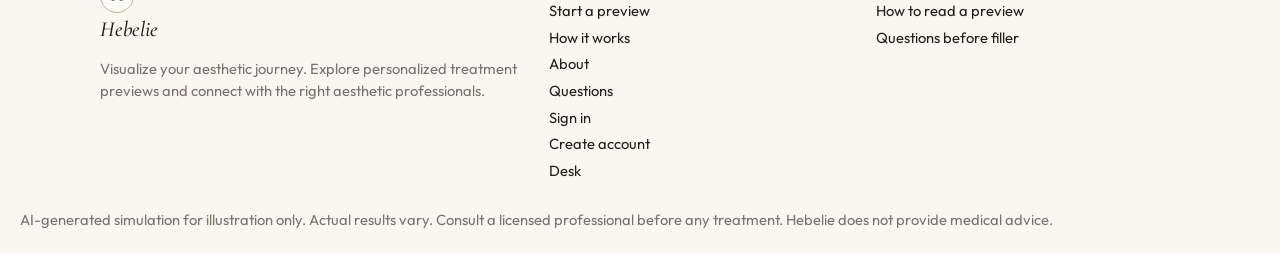
==== commit deb7dc0f: "Add a sign-in page that stores a staff session. POST /auth/login saves the token in sessionStorage f" ====
--- a/index.html
+++ b/index.html
@@ -341,6 +341,7 @@
       <a href="#method">How it works</a>
       <a href="#about">About</a>
       <a class="desktop-only" href="#faq">Questions</a>
+      <a href="/login/">Sign in</a>
       <a href="/signup/">Create account</a>
       <a href="/admin/">Desk</a>
     </div>
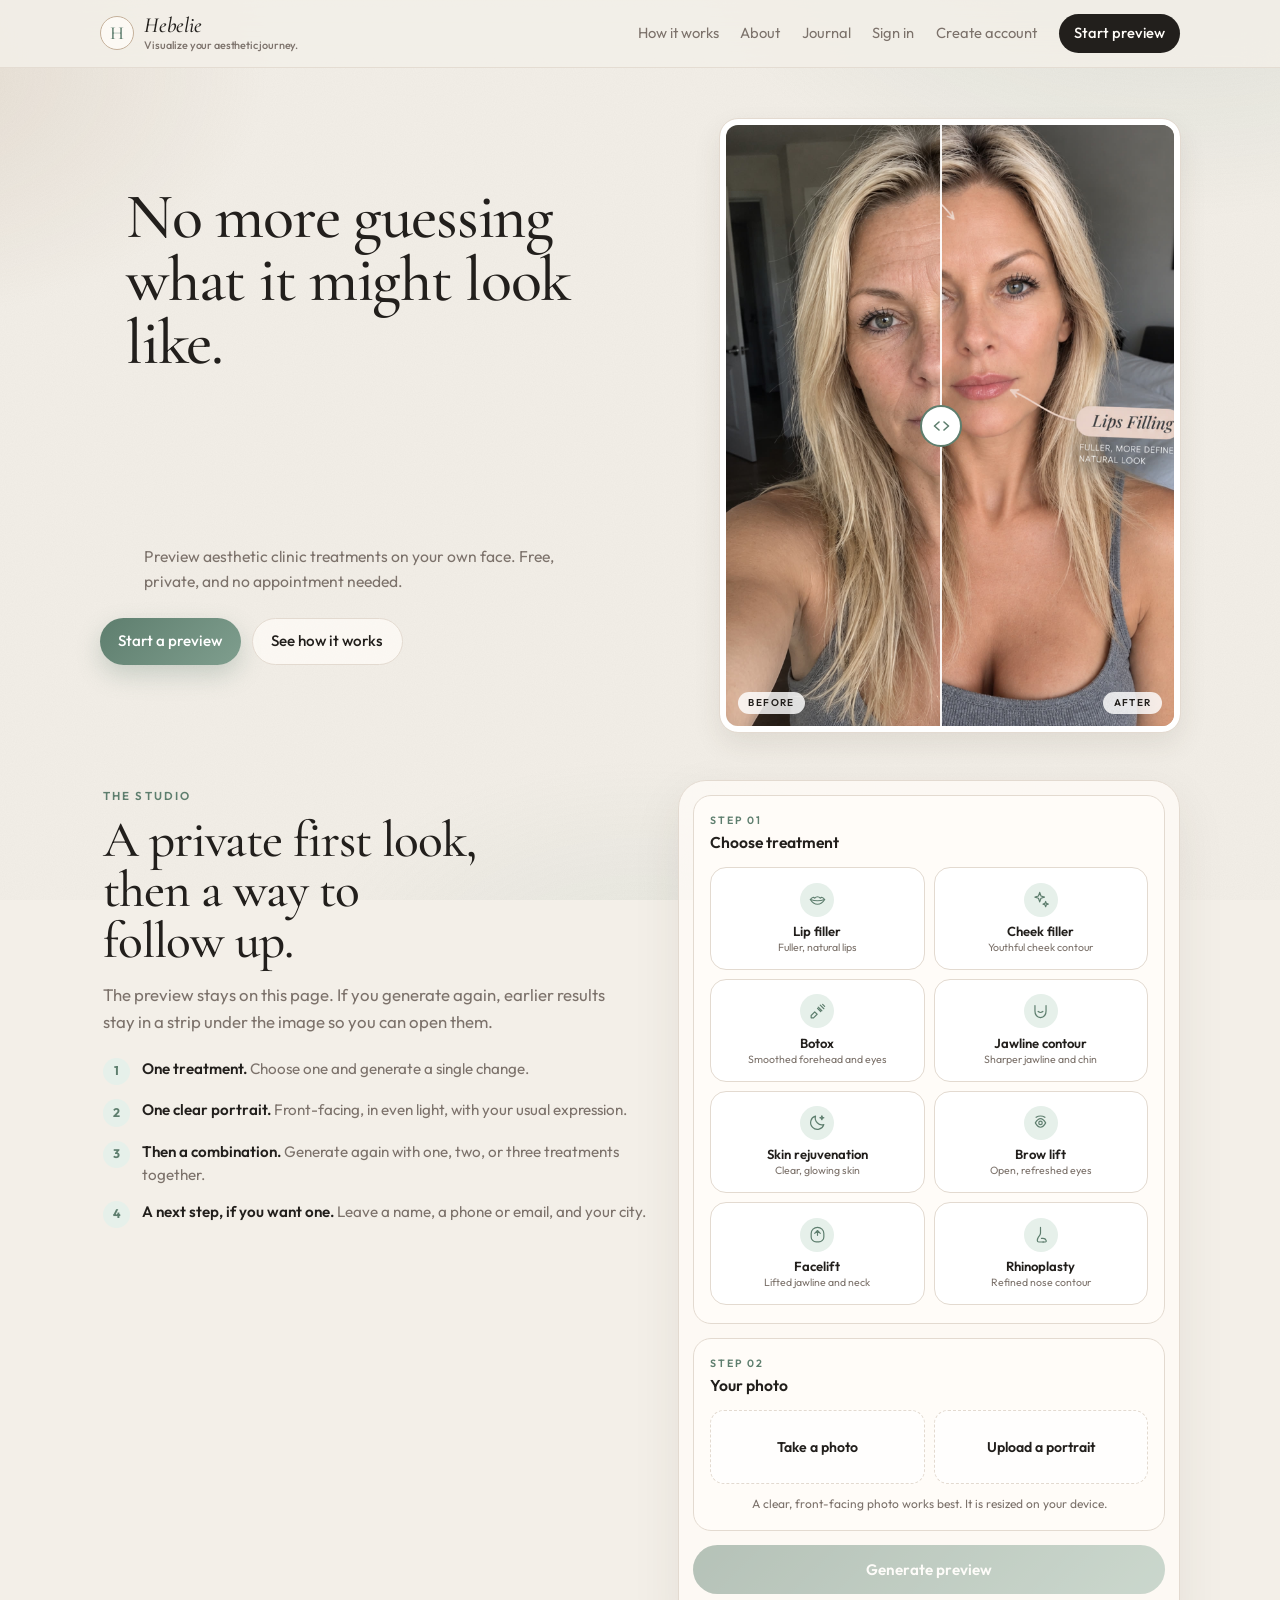
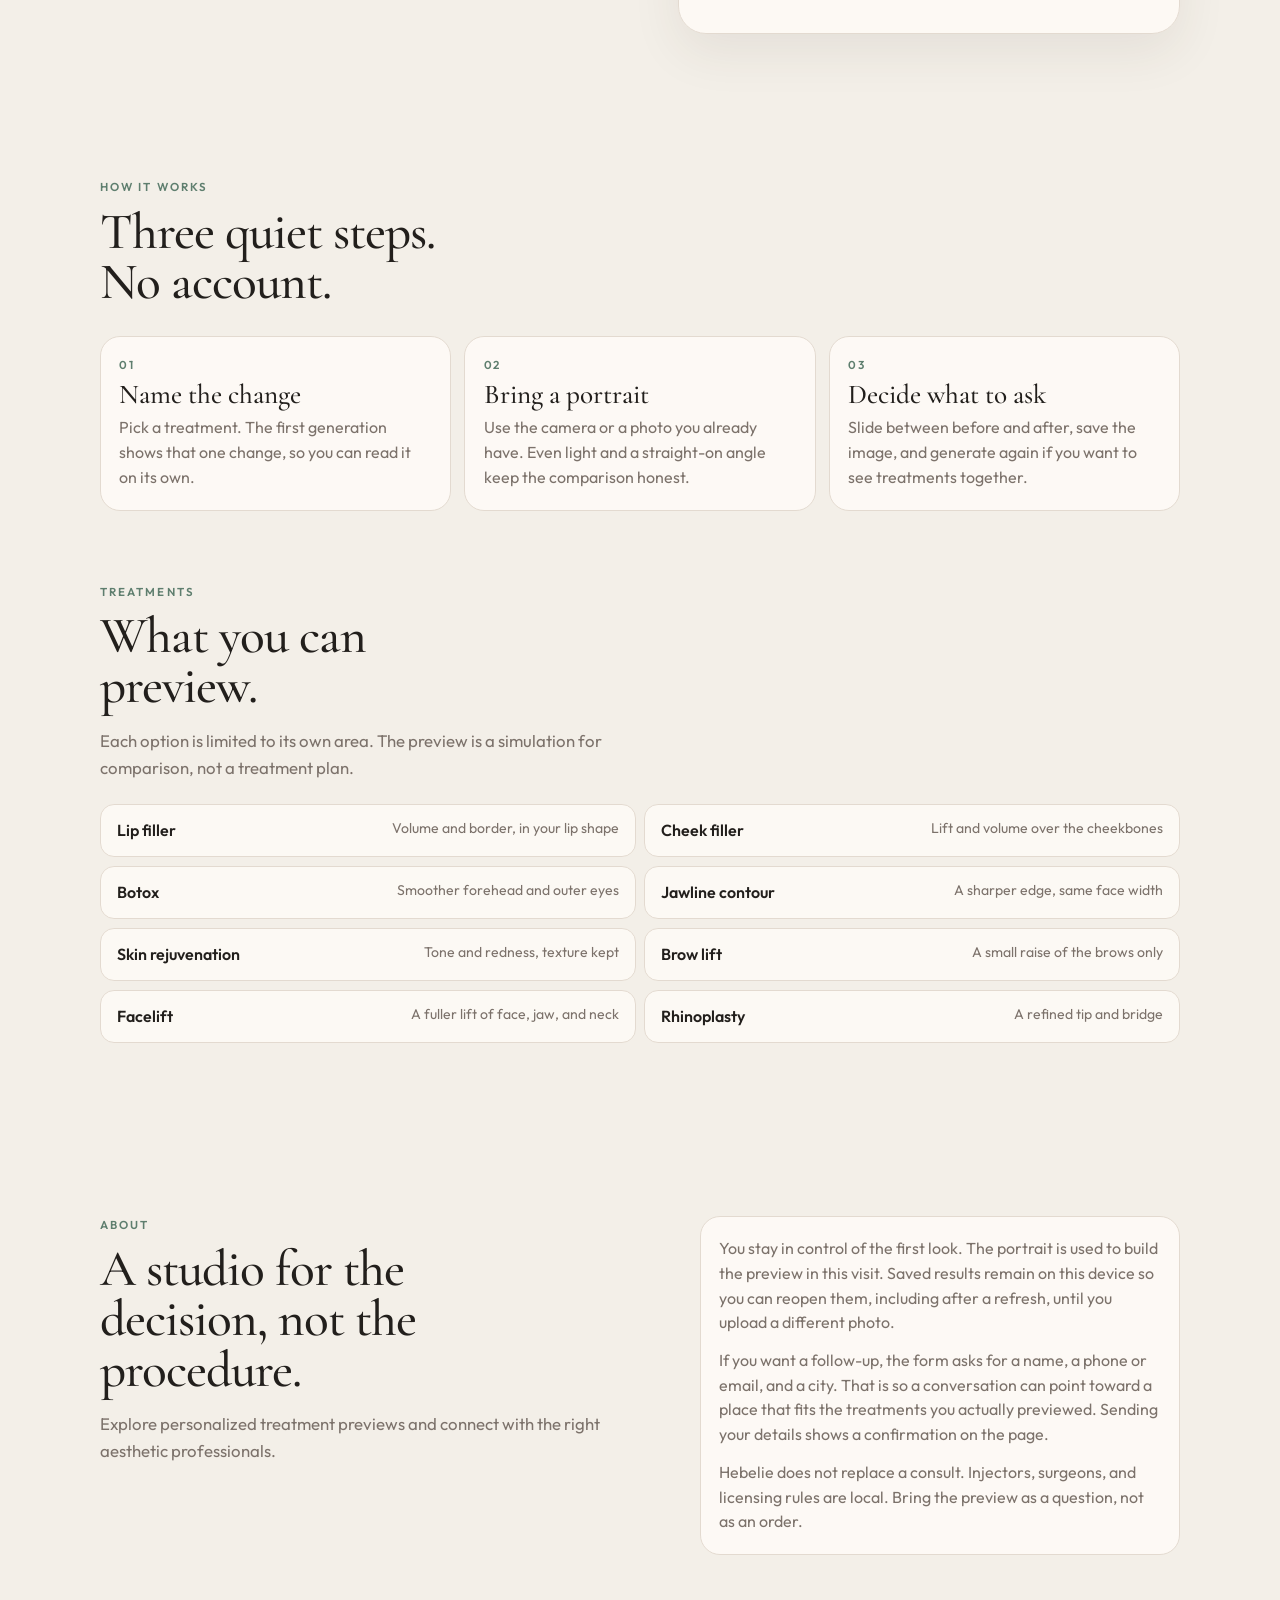
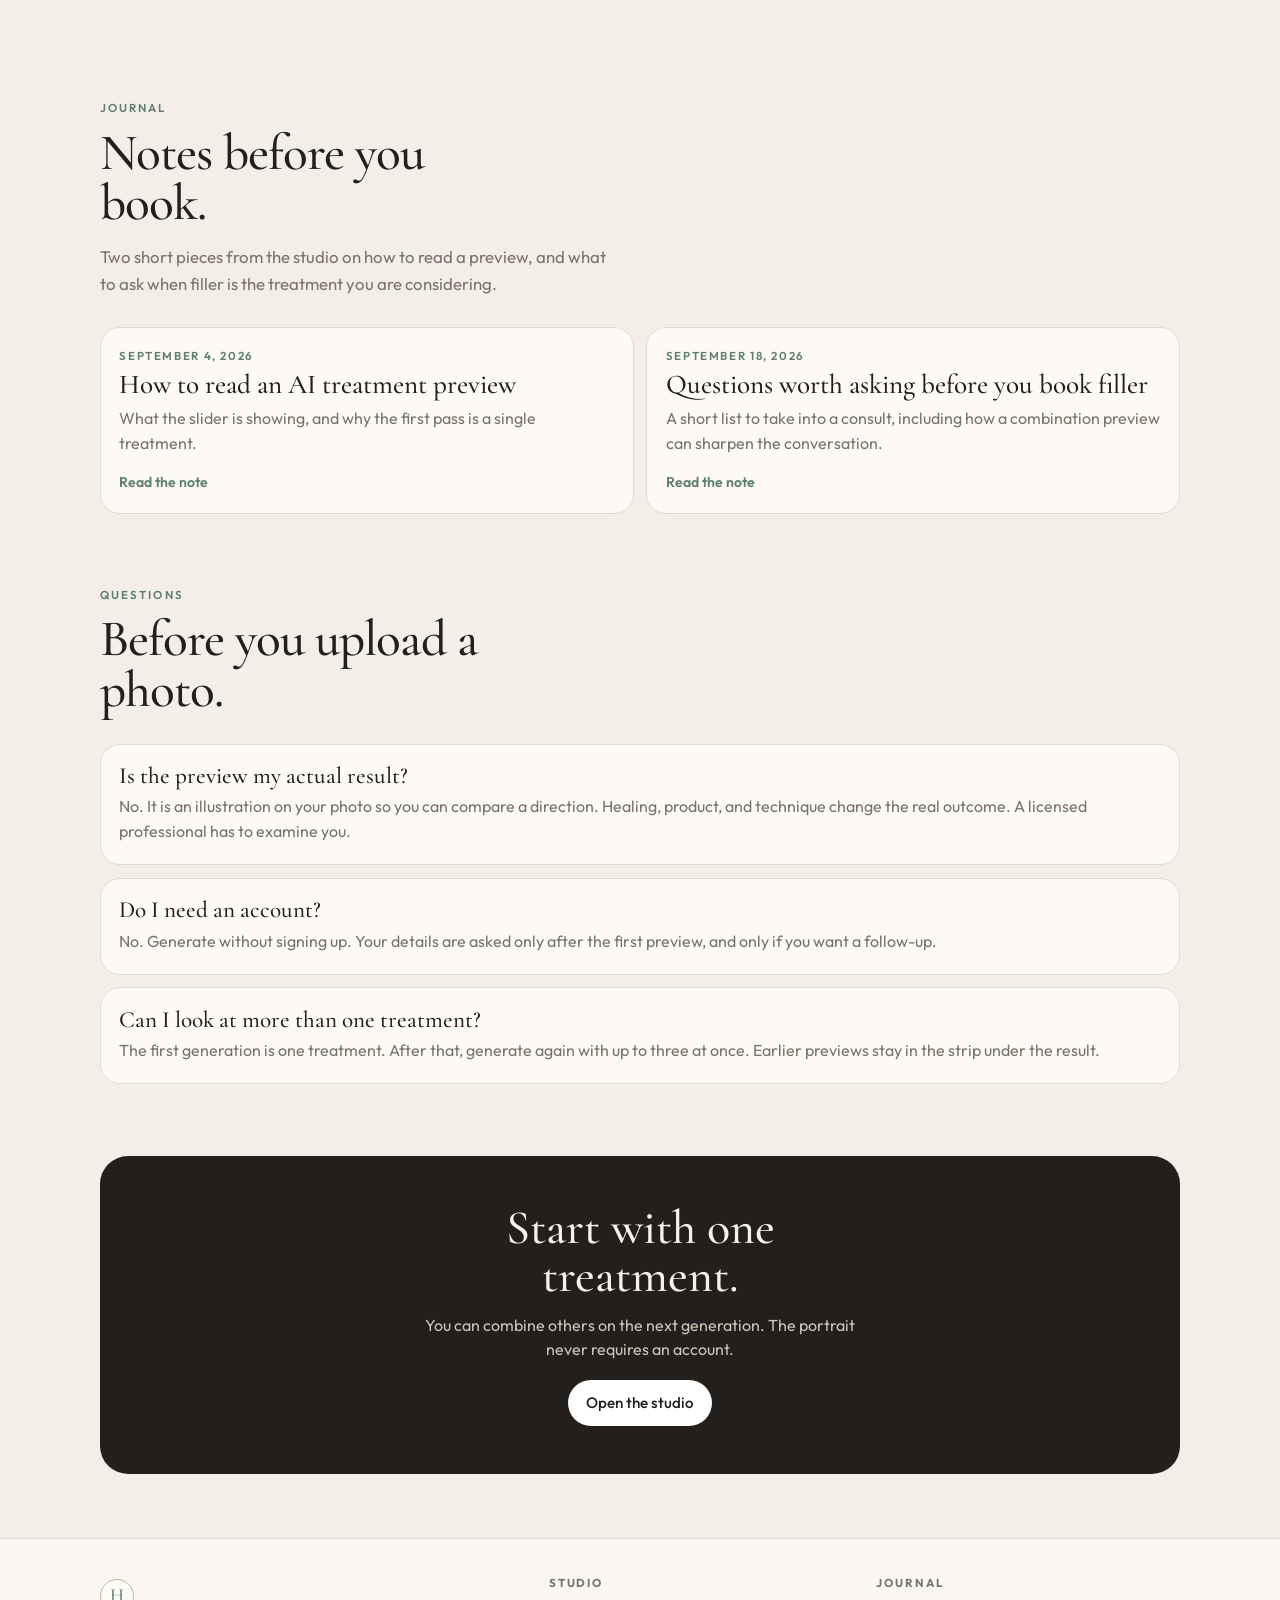
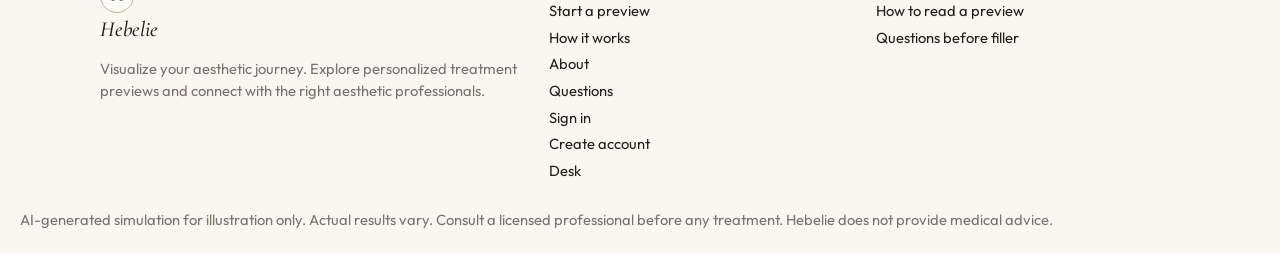
==== commit b3468f1f: "Fix GitHub Pages asset paths and add signup links in header Co-authored-by: jauresjs <jauresjs@users" ====
--- a/index.html
+++ b/index.html
@@ -99,6 +99,8 @@
       <a href="#method">How it works</a>
       <a href="#about">About</a>
       <a href="#journal">Journal</a>
+      <a href="login/">Sign in</a>
+      <a href="signup/">Create account</a>
       <a class="nav-cta" href="#treatmentCard">Start preview</a>
     </nav>
   </div>
@@ -341,9 +343,9 @@
       <a href="#method">How it works</a>
       <a href="#about">About</a>
       <a class="desktop-only" href="#faq">Questions</a>
-      <a href="/login/">Sign in</a>
-      <a href="/signup/">Create account</a>
-      <a href="/admin/">Desk</a>
+      <a href="login/">Sign in</a>
+      <a href="signup/">Create account</a>
+      <a href="admin/">Desk</a>
     </div>
     <div>
       <h2>Journal</h2>
